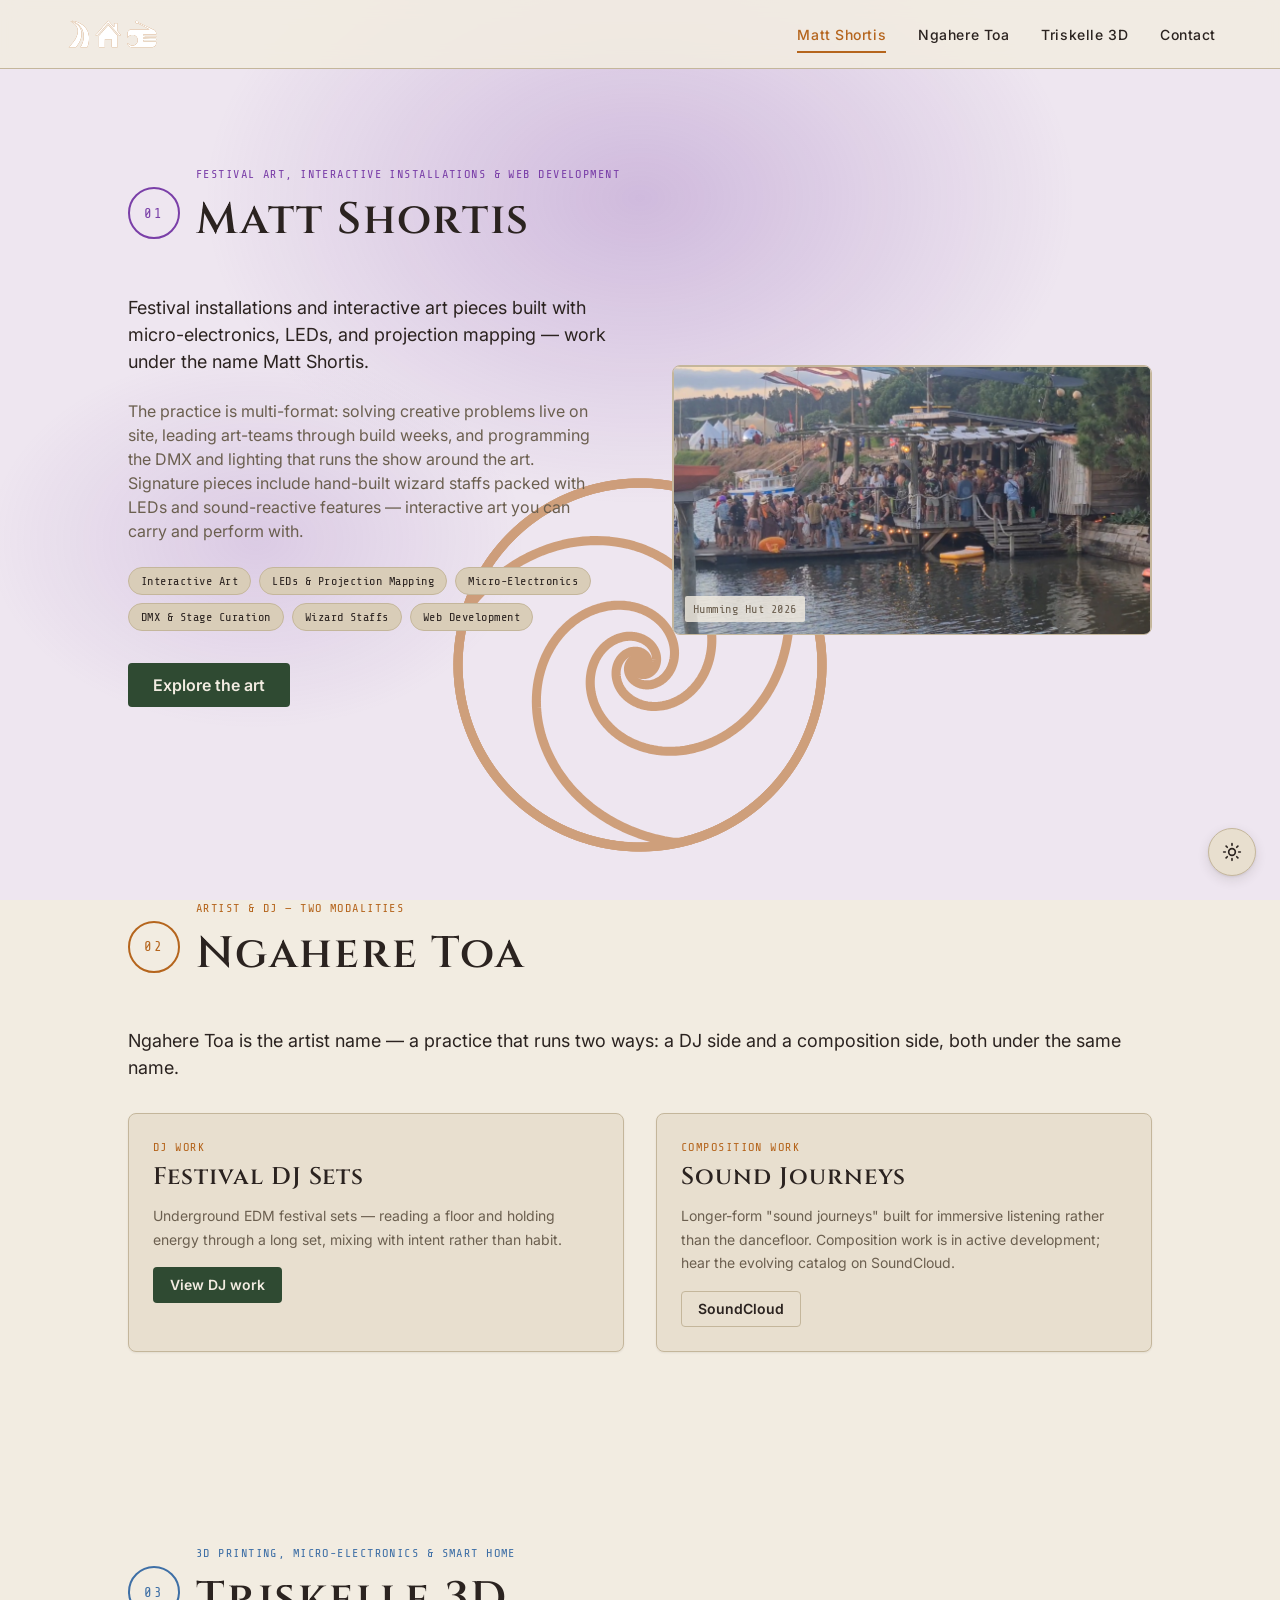
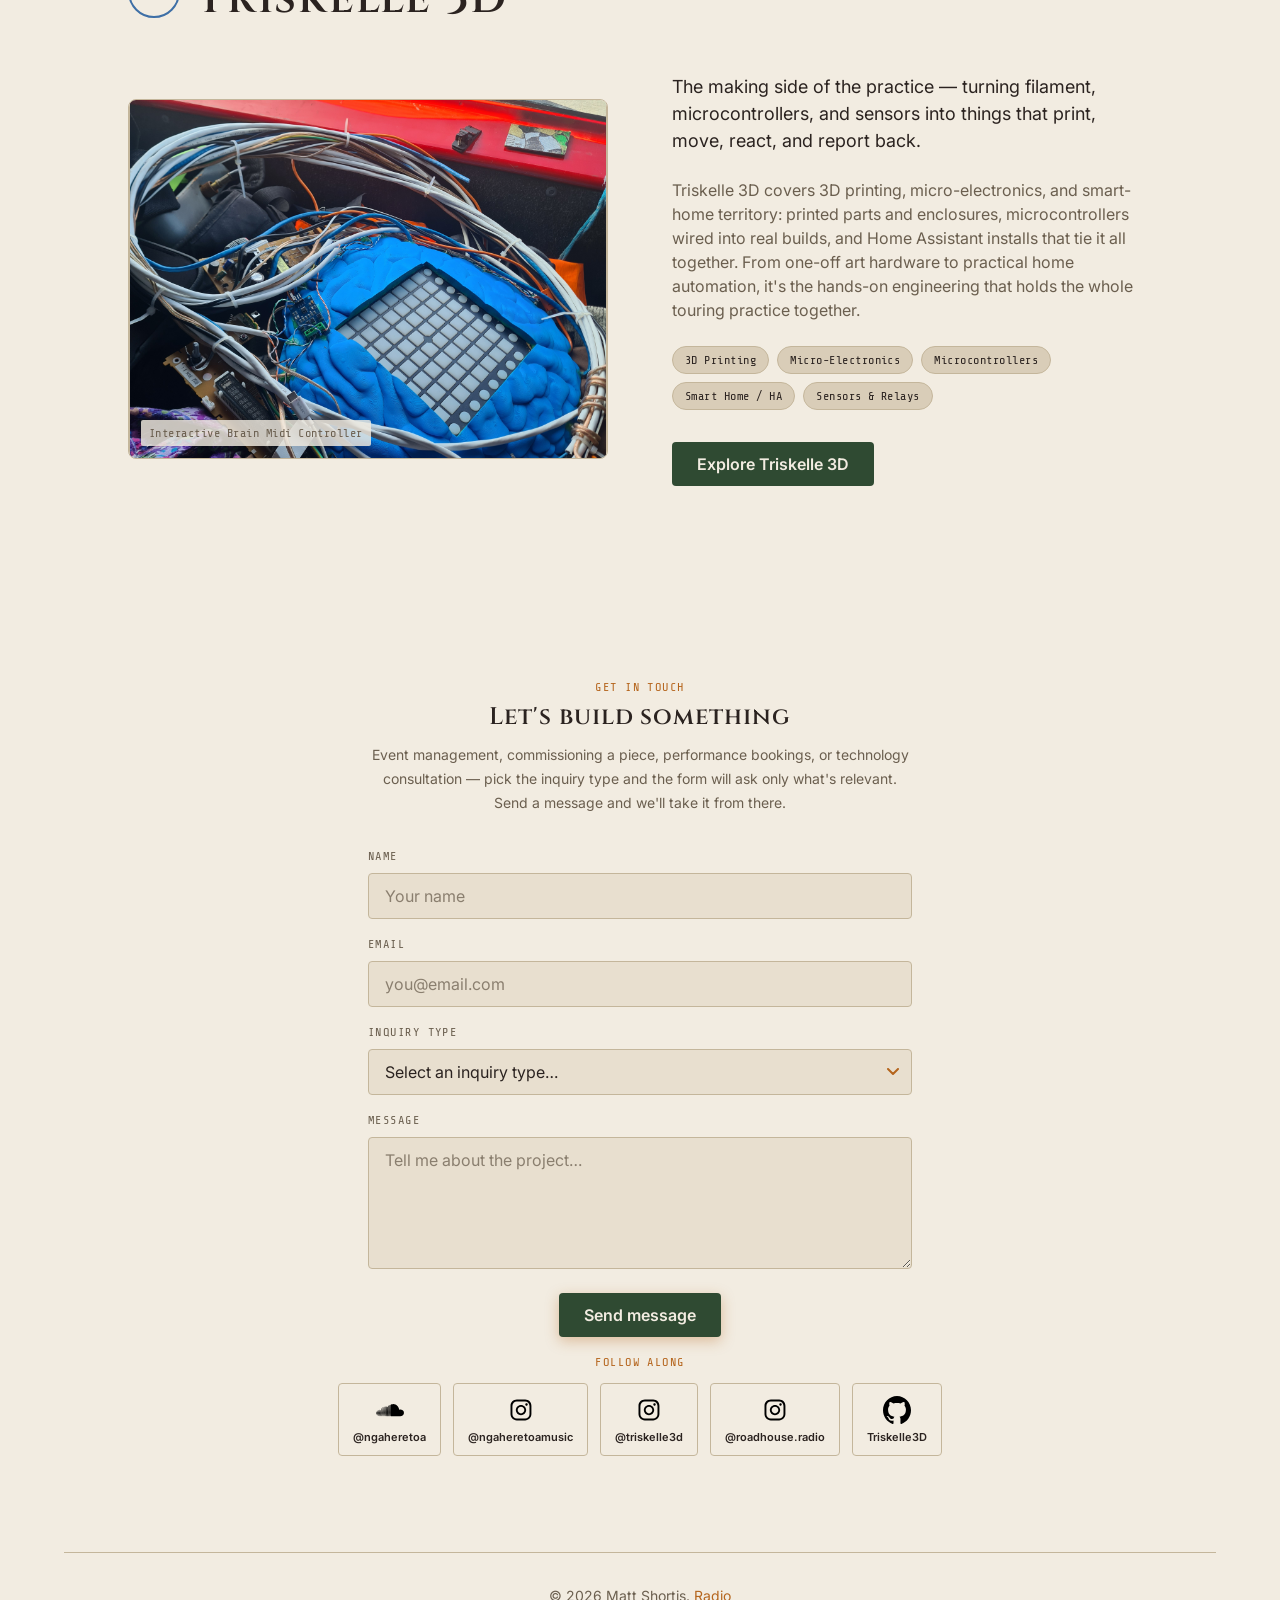
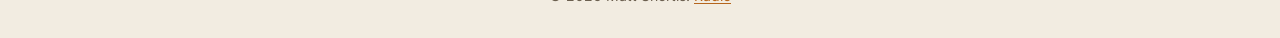
==== index.html @ 679b9d35 "initial commit" ====
<!DOCTYPE html>
<html lang="en">
<head>
<meta charset="UTF-8">
<meta name="viewport" content="width=device-width, initial-scale=1.0">
<title>Roadhouse Radio — Ngahere Toa, Matt Shortis & Triskelle 3D</title>
<meta name="description" content="Landing page for Roadhouse Radio — the artist name Ngahere Toa (DJ & composition), multi-format festival art under Matt Shortis (interactive art, LEDs, wizard staffs, web development), and Triskelle 3D (3D printing, micro-electronics, smart home).">

<link rel="preconnect" href="https://fonts.googleapis.com">
<link rel="preconnect" href="https://fonts.gstatic.com" crossorigin>
<link href="https://fonts.googleapis.com/css2?family=Cinzel:wght@400;500;600;700;900&family=Inter:wght@400;500;600;700&family=Space+Grotesk:wght@400;500;600;700&family=Share+Tech+Mono&display=swap" rel="stylesheet">

<link rel="stylesheet" href="css/tokens.css">
<link rel="stylesheet" href="css/base.css">
<link rel="stylesheet" href="css/components.css">

<!-- EmailJS integration for contact form -->
<script type="text/javascript" src="https://cdn.emailjs.com/dist/email.min.js"></script>
<script type="text/javascript">
   (function(){
      emailjs.init("ySHN_CiKI76p3Zzp-");
   })();
</script>
</head>
<body>

<a href="#main" class="skip-link">Skip to content</a>

<!-- Theme toggle — floating bottom-right -->
<button type="button" id="theme-toggle" class="theme-toggle" aria-label="Toggle color theme" title="Toggle color theme">
  <svg class="theme-toggle__icon theme-toggle__icon--sun" width="20" height="20" viewBox="0 0 24 24" fill="none" stroke="currentColor" stroke-width="2" stroke-linecap="round" stroke-linejoin="round" aria-hidden="true"><circle cx="12" cy="12" r="4"/><path d="M12 2v2M12 20v2M4.93 4.93l1.41 1.41M17.66 17.66l1.41 1.41M2 12h2M20 12h2M6.34 17.66l-1.41 1.41M19.07 4.93l-1.41 1.41"/></svg>
  <svg class="theme-toggle__icon theme-toggle__icon--moon" width="20" height="20" viewBox="0 0 24 24" fill="none" stroke="currentColor" stroke-width="2" stroke-linecap="round" stroke-linejoin="round" aria-hidden="true"><path d="M21 12.79A9 9 0 1 1 11.21 3 7 7 0 0 0 21 12.79z"/></svg>
</button>

<nav class="nav" aria-label="Primary">
  <a href="radio.html" class="nav__brand"><img src="images/roadhouseradio_logo.svg" alt="Roadhouse Radio" style="height:36px;width:auto;display:block;filter:brightness(0) invert(1) drop-shadow(0 0 0 #B5651D);transition:filter .25s ease;" onmouseover="this.style.filter='brightness(0) invert(1) drop-shadow(0 0 3px #B5651D) sepia(1) saturate(5) hue-rotate(-5deg) brightness(1.15)'" onmouseout="this.style.filter='brightness(0) invert(1) drop-shadow(0 0 0 #B5651D)'"></a>

  <ul class="nav__links">
    <li><a href="#multi-format-artist">Matt Shortis</a></li>
    <li><a href="#ngahere-toa">Ngahere Toa</a></li>
    <li><a href="#triskelle3d">Triskelle 3D</a></li>
    <li><a href="#contact">Contact</a></li>
  </ul>

  <button type="button" class="nav__toggle" aria-label="Open menu" aria-expanded="false" aria-controls="mobile-panel">
    <svg width="20" height="20" viewBox="0 0 24 24" fill="none" stroke="currentColor" stroke-width="2" stroke-linecap="round" aria-hidden="true" focusable="false">
      <line x1="3" y1="6" x2="21" y2="6"/><line x1="3" y1="12" x2="21" y2="12"/><line x1="3" y1="18" x2="21" y2="18"/>
    </svg>
  </button>
</nav>

<div class="nav__mobile-panel" id="mobile-panel" data-open="false">
  <div class="nav__mobile-sheet" role="dialog" aria-modal="true" aria-label="Menu">
    <button type="button" class="nav__toggle" id="mobile-close" aria-label="Close menu" style="align-self: flex-end;">
      <svg width="20" height="20" viewBox="0 0 24 24" fill="none" stroke="currentColor" stroke-width="2" stroke-linecap="round" aria-hidden="true" focusable="false">
        <line x1="18" y1="6" x2="6" y2="18"/><line x1="6" y1="6" x2="18" y2="18"/>
      </svg>
    </button>
    <a href="#multi-format-artist">Matt Shortis</a>
    <a href="#ngahere-toa">Ngahere Toa</a>
    <a href="#triskelle3d">Triskelle 3D</a>
    <a href="#contact">Contact</a>
  </div>
</div>

<main id="main">

  <!-- ================================================================ -->
  <!-- PARALLAX + MORPHING MARK STAGE (Phase 3, reworked)                 -->
  <!-- A fixed background: four atmosphere washes (ember / LED / forge /  -->
  <!-- forest) crossfade and the central mark morphs stage rig → circuit  -->
  <!-- traces → triskelle → triskelle as the user scrolls each section    -->
  <!-- into view — the page energy (and its ground colour) shifts with     -->
  <!-- each pillar.                                                          -->
  <!-- ================================================================ -->
  <div class="scroll-stage" aria-hidden="true" data-atmo="ngahere">
    <div class="scroll-stage__layer scroll-stage__layer--back" id="layer-back"></div>
    <div class="scroll-stage__atmo scroll-stage__atmo--ngahere" id="atmo-ngahere"></div>
    <div class="scroll-stage__atmo scroll-stage__atmo--artist" id="atmo-artist"></div>
    <div class="scroll-stage__atmo scroll-stage__atmo--triskelle" id="atmo-triskelle"></div>
    <div class="scroll-stage__atmo scroll-stage__atmo--contact" id="atmo-contact"></div>
  </div>

  <div id="symbol-layer" aria-hidden="true" style="position:fixed;left:0;top:0;width:100%;height:100vh;z-index:0;pointer-events:none;overflow:hidden;">
    <div class="scroll-stage__mark" id="morph-mark" style="position:absolute;left:50%;top:45vh;width:min(520px,95vw);opacity:0.55;transform:translate(-50%,-50%);">
      <!-- Multi-format artist (spiral) — phase: 0–33% scroll -->
      <div id="morph-artist" class="scroll-symbol" data-phase-start="0" data-phase-end="0.25" style="position:absolute;left:0;top:0;width:100%;height:100%;background-color:currentColor;-webkit-mask:url(images/spiral_clean.svg) center/contain no-repeat;mask:url(images/spiral_clean.svg) center/contain no-repeat;opacity:1;transform-origin:center;transform:scaleX(-1) scale(1) rotate(0deg);"></div>
      <!-- Ngahere Toa (celtic triskele) — phase: 33–66% scroll -->
      <div id="morph-ngahere" class="scroll-symbol" data-phase-start="0.02" data-phase-end="0.55" style="position:absolute;left:0;top:0;width:100%;height:100%;background-color:currentColor;-webkit-mask:url(images/celtic_triskele_clean.svg) center/contain no-repeat;mask:url(images/celtic_triskele_clean.svg) center/contain no-repeat;opacity:0;transform-origin:center;transform:scaleX(-1) scale(0) rotate(0deg);"></div>
      <!-- Triskelle 3D (triple spiral) — phase: 66–100% scroll -->
      <div id="morph-triskelle" class="scroll-symbol" data-phase-start="0.40" data-phase-end="0.75" style="position:absolute;left:0;top:0;width:100%;height:100%;background-color:currentColor;-webkit-mask:url(images/Triple-Spiral-clean.svg) center/contain no-repeat;mask:url(images/Triple-Spiral-clean.svg) center/contain no-repeat;opacity:0;transform-origin:center;transform:scale(0) rotate(0deg);"></div>
    </div>
  </div>

  <!-- Page heading for accessibility
  <!-- Page heading for accessibility + the nav's skip target. The visible
     hero block was removed by request; the wordmark lives here only. -->
  <h1 class="sr-only">Roadhouse Radio — Ngahere Toa, Matt Shortis &amp; Triskelle 3D</h1>

  <!-- ================================================================ -->
  <!-- PILLAR 2 — MULTI-FORMAT ARTIST (festival art, wizard staffs in)   -->
  <!-- ================================================================ -->
  <section id="multi-format-artist" class="section pillar container" data-pillar="circuit">
    <div class="pillar__head">
      <span class="pillar__num">01</span>
      <div>
        <span class="pillar__eyebrow">Festival Art, Interactive Installations & Web Development</span>
        <h2 class="pillar__title">Matt Shortis</h2>
      </div>
    </div>
    <div class="pillar__row pillar__row--reverse">
      <div class="pillar__media">
        <div class="media-placeholder" style="aspect-ratio: 16 / 9;">
          <img src="images/humming-hutt.jpg" alt="Matt Shortis — Festival Art & Interactive Installations" class="lightbox-image" data-full="images/humming-hutt.jpg" style="width:100%;object-fit:cover;border-radius:var(--radius-md);display:block;cursor:zoom-in;" loading="eager">
          <span class="media-placeholder__label">Humming Hut 2026</span>
        </div>
      </div>
      <div class="pillar__content">
        <p class="pillar__lede">Festival installations and interactive art pieces built with micro-electronics, LEDs, and projection mapping — work under the name Matt Shortis.</p>
        <p class="pillar__body">The practice is multi-format: solving creative problems live on site, leading art-teams through build weeks, and programming the DMX and lighting that runs the show around the art. Signature pieces include hand-built wizard staffs packed with LEDs and sound-reactive features — interactive art you can carry and perform with.</p>
        <ul class="pillar__skills">
          <li>Interactive Art</li>
          <li>LEDs & Projection Mapping</li>
          <li>Micro-Electronics</li>
          <li>DMX & Stage Curation</li>
          <li>Wizard Staffs</li>
          <li>Web Development</li>
        </ul>
        <div class="pillar__cta">
          <a href="ngahere-toa-art.html" class="btn btn-secondary">Explore the art</a>
        </div>
      </div>
    </div>
  </section>

  <!-- ================================================================ -->
  <!-- PILLAR 1 — NGAHERE TOA (artist name — DJ + composition)           -->
  <!-- ================================================================ -->
  <section id="ngahere-toa" class="section pillar container" data-pillar="stage">
    <div class="pillar__head">
      <span class="pillar__num">02</span>
      <div>
        <span class="pillar__eyebrow">Artist & DJ — Two Modalities</span>
        <h2 class="pillar__title">Ngahere Toa</h2>
      </div>
    </div>
    <p class="pillar__lede">Ngahere Toa is the artist name — a practice that runs two ways: a DJ side and a composition side, both under the same name.</p>
    <div class="modalities">

      <div class="modality">
        <span class="modality__eyebrow">DJ work</span>
        <h3 class="modality__title">Festival DJ Sets</h3>
        <p class="modality__body">Underground EDM festival sets — reading a floor and holding energy through a long set, mixing with intent rather than habit.</p>
        <div class="modality__links">
          <a href="ngahere-toa-dj.html" class="btn btn-secondary btn-sm">View DJ work</a>
        </div>
      </div>

      <div class="modality">
        <span class="modality__eyebrow">Composition work</span>
        <h3 class="modality__title">Sound Journeys</h3>
        <p class="modality__body">Longer-form "sound journeys" built for immersive listening rather than the dancefloor. Composition work is in active development; hear the evolving catalog on SoundCloud.</p>
        <div class="modality__links">
          <a href="https://soundcloud.com/ngaheretoa" class="btn btn-outline btn-sm" target="_blank" rel="noopener">SoundCloud</a>
        </div>
      </div>

    </div>
  </section>

  <!-- ================================================================ -->
  <!-- PILLAR 3 — TRISKELLE 3D                                           -->
  <!-- ================================================================ -->
  <section id="triskelle3d" class="section pillar container" data-pillar="triskelle">
    <div class="pillar__head">
      <span class="pillar__num">03</span>
      <div>
        <span class="pillar__eyebrow">3D Printing, Micro-Electronics & Smart Home</span>
        <h2 class="pillar__title">Triskelle 3D</h2>
      </div>
    </div>
    <div class="pillar__row">
      <div class="pillar__media">
        <div class="media-placeholder">
          <img src="images/brain-button-pad.jpg" alt="3D print & build" class="lightbox-image media-placeholder__image" data-full="images/brain-button-pad.jpg" style="width:100%;aspect-ratio:64/64;object-fit:cover;border-radius:var(--radius-md);display:block;cursor:zoom-in;">
          <span class="media-placeholder__label">Interactive Brain Midi Controller</span>
        </div>
      </div>
      <div class="pillar__content">
        <p class="pillar__lede">The making side of the practice — turning filament, microcontrollers, and sensors into things that print, move, react, and report back.</p>
        <p class="pillar__body">Triskelle 3D covers 3D printing, micro-electronics, and smart-home territory: printed parts and enclosures, microcontrollers wired into real builds, and Home Assistant installs that tie it all together. From one-off art hardware to practical home automation, it's the hands-on engineering that holds the whole touring practice together.</p>
        <ul class="pillar__skills">
          <li>3D Printing</li>
          <li>Micro-Electronics</li>
          <li>Microcontrollers</li>
          <li>Smart Home / HA</li>
          <li>Sensors & Relays</li>
        </ul>
        <div class="pillar__cta">
          <a href="triskelle3d.html" class="btn btn-secondary">Explore Triskelle 3D</a>
        </div>
      </div>
    </div>
  </section>

  <!-- ================================================================ -->
  <!-- CONTACT — email form (Phase 4). mailto: submission opens the      -->
  <!-- user's mail client with the message composed. Swap for a backend  -->
  <!-- endpoint later if preferred.                                      -->
  <!-- ================================================================ -->
  <section id="contact" class="section container" style="position: relative; z-index: 1; padding-block: var(--section-padding-y) var(--space-2);">
    <div class="contact-stub">
      <span class="card__eyebrow">Get in touch</span>
      <h2 class="card__title" style="margin-bottom: var(--space-3);">Let's build something</h2>
      <p class="card__body">Event management, commissioning a piece, performance bookings, or technology consultation — pick the inquiry type and the form will ask only what's relevant. Send a message and we'll take it from there.</p>

      <form class="contact-form" id="contact-form">
        <div class="contact-form__row">
          <label for="cf-name">Name</label>
          <input id="cf-name" name="name" type="text" required autocomplete="name" placeholder="Your name">
        </div>
        <div class="contact-form__row">
          <label for="cf-email">Email</label>
          <input id="cf-email" name="email" type="email" required autocomplete="email" placeholder="you@email.com">
        </div>
        <div class="contact-form__row">
          <label for="cf-inquiry">Inquiry type</label>
          <select id="cf-inquiry" name="inquiry" required>
            <option value="">Select an inquiry type…</option>
            <option value="event-management">Event management</option>
            <option value="commission">Commission a piece</option>
            <option value="performance">Performance booking</option>
            <option value="tech">Technology consultation</option>
            <option value="other">Other</option>
          </select>
        </div>

        <!-- ============ TYPE-SPECIFIC FIELDS (progressive disclosure) ============ -->
        <!-- Event management -->
        <div class="contact-form__group" data-group="event-management" hidden>
          <p class="contact-form__group-head">Event management</p>
          <div class="contact-form__row">
            <label for="cf-event-name">Event name</label>
            <input id="cf-event-name" name="event_name" type="text" placeholder="e.g. Twilight Gathering">
          </div>
          <div class="contact-form__row">
            <label for="cf-event-dates">Event dates</label>
            <input id="cf-event-dates" name="event_dates" type="text" placeholder="e.g. 12–14 Mar 2027">
          </div>
          <div class="contact-form__row">
            <label for="cf-event-scale">Scale / audience</label>
            <input id="cf-event-scale" name="event_scale" type="text" placeholder="e.g. 500–1000 attendees">
          </div>
          <div class="contact-form__row">
            <label for="cf-event-services">Services needed</label>
            <textarea id="cf-event-services" name="event_services" rows="3" placeholder="Production, art curation, DMX, staffing…"></textarea>
          </div>
        </div>

        <!-- Commission a piece -->
        <div class="contact-form__group" data-group="commission" hidden>
          <p class="contact-form__group-head">Commission a piece</p>
          <div class="contact-form__row">
            <label for="cf-piece-type">Piece type</label>
            <input id="cf-piece-type" name="piece_type" type="text" placeholder="e.g. LED wizard staff, light installation">
          </div>
          <div class="contact-form__row">
            <label for="cf-piece-timeline">Timeline</label>
            <input id="cf-piece-timeline" name="piece_timeline" type="text" placeholder="e.g. needed by June">
          </div>
          <div class="contact-form__row">
            <label for="cf-piece-location">Location</label>
            <input id="cf-piece-location" name="piece_location" type="text" placeholder="Where will the piece live / be installed?">
          </div>
        </div>

        <!-- Performance booking -->
        <div class="contact-form__group" data-group="performance" hidden>
          <p class="contact-form__group-head">Performance booking</p>
          <div class="contact-form__row">
            <label for="cf-perf-venue">Venue / event</label>
            <input id="cf-perf-venue" name="perf_venue" type="text" placeholder="Venue or festival name">
          </div>
          <div class="contact-form__row">
            <label for="cf-perf-date">Date</label>
            <input id="cf-perf-date" name="perf_date" type="text" placeholder="e.g. 3 Aug 2027">
          </div>
          <div class="contact-form__row">
            <label for="cf-perf-length">Set length</label>
            <input id="cf-perf-length" name="perf_length" type="text" placeholder="e.g. 90 min">
          </div>
        </div>

        <!-- Technology consultation -->
        <div class="contact-form__group" data-group="tech" hidden>
          <p class="contact-form__group-head">Technology consultation</p>
          <div class="contact-form__row">
            <label for="cf-tech-type">Project type</label>
            <select id="cf-tech-type" name="tech_type">
              <option value="3D print">3D print</option>
              <option value="Home Assistant">Home Assistant</option>
              <option value="IoT build">IoT build</option>
              <option value="RF-LoRa">RF-LoRa</option>
              <option value="Web development">Web development</option>
              <option value="Other">Other</option>
            </select>
          </div>
          <div class="contact-form__row">
            <label for="cf-tech-timeline">Timeline</label>
            <input id="cf-tech-timeline" name="tech_timeline" type="text" placeholder="e.g. this month / flexible">
          </div>
        </div>

        <!-- Other -->
        <div class="contact-form__group" data-group="other" hidden>
          <p class="contact-form__group-head">Other</p>
          <div class="contact-form__row">
            <label for="cf-other-topic">What's it about?</label>
            <input id="cf-other-topic" name="other_topic" type="text" placeholder="Short subject">
          </div>
        </div>
        <!-- ============ END TYPE-SPECIFIC FIELDS ============ -->

        <div class="contact-form__row">
          <label for="cf-message">Message</label>
          <textarea id="cf-message" name="message" rows="5" required placeholder="Tell me about the project…"></textarea>
        </div>
        <div class="btn-row" style="justify-content:center; margin-top: var(--space-2);">
              <button type="submit" class="btn btn-secondary" style="box-shadow: 0 4px 14px rgba(181,101,29,.35); transition: box-shadow .2s ease, transform .15s ease;">Send message</button>
        </div>
      </form>
      <!-- TODO (Phase 5): swap the mailto: action for a real backend/form handler endpoint if preferred -->
    </div>
  </section>

  <!-- ================================================================ -->
  <!-- SOCIAL / FOLLOW                                                   -->
  <!-- ================================================================ -->
  <section class="section container" style="text-align:center;position:relative;z-index:2;padding-block: var(--space-2) var(--section-padding-y);">
    <span class="pillar__eyebrow" style="justify-content:center;">Follow along</span>
    <div class="btn-row" style="justify-content:center; margin-top: var(--space-2);">
      <a href="https://soundcloud.com/ngaheretoa" class="btn btn-outline" target="_blank" rel="noopener" style="flex-direction:column;display:inline-flex;align-items:center;gap:6px;padding:12px 14px;"><img src="images/soundcloud.svg" alt="Soundcloud" style="height:28px;width:28px;display:block;" title="Soundcloud"><span style="font-size:11px;font-family:var(--font-body);margin-top:2px;">@ngaheretoa</span></a>
      <a href="https://www.instagram.com/ngaheretoamusic" class="btn btn-outline" target="_blank" rel="noopener" title="Ngahere Toa — DJ & composition" style="flex-direction:column;display:inline-flex;align-items:center;gap:6px;padding:12px 14px;"><img src="images/insta.svg" alt="Insta" style="height:28px;width:28px;display:block;" title="Insta"><span style="font-size:11px;font-family:var(--font-body);margin-top:2px;">@ngaheretoamusic</span></a>
      <a href="https://www.instagram.com/triskelle3d" class="btn btn-outline" target="_blank" rel="noopener" title="Triskelle 3D — builds & prints" style="flex-direction:column;display:inline-flex;align-items:center;gap:6px;padding:12px 14px;"><img src="images/insta.svg" alt="Insta" style="height:28px;width:28px;display:block;" title="Insta"><span style="font-size:11px;font-family:var(--font-body);margin-top:2px;">@triskelle3d</span></a>
      <a href="https://www.instagram.com/roadhouse.radio" class="btn btn-outline" target="_blank" rel="noopener" style="flex-direction:column;display:inline-flex;align-items:center;gap:6px;padding:12px 14px;"><img src="images/insta.svg" alt="Insta" style="height:28px;width:28px;display:block;" title="Insta"><span style="font-size:11px;font-family:var(--font-body);margin-top:2px;">@roadhouse.radio</span></a>
      <a href="https://github.com/Triskelle3D" class="btn btn-outline" target="_blank" rel="noopener" title="Triskelle 3D — open builds & code" style="flex-direction:column;display:inline-flex;align-items:center;gap:6px;padding:12px 14px;"><img src="images/github.svg" alt="Github" style="height:28px;width:28px;display:block;" title="Github"><span style="font-size:11px;font-family:var(--font-body);margin-top:2px;">Triskelle3D</span></a>
    </div>
  </section>

</main>

<footer class="site-footer container" style="position:relative;z-index:10;text-align:center;">
  <p>&copy; 2026 Matt Shortis. <a href="radio.html">Radio</a> </p>
</footer>

<script>
  (function() {
    // Theme toggle — persist across all site pages via localStorage 'roadhouse.theme'
    const btn = document.getElementById('theme-toggle');
    if (btn) {
      const root = document.documentElement; const key = 'roadhouse.theme';
      function get() { try { return localStorage.getItem(key) || 'system'; } catch { return 'system'; } }
      function set(m) { try { localStorage.setItem(key, m); } catch {} }
      function apply(mode) { mode === 'light' || mode === 'dark' ? root.setAttribute('data-theme', mode) : root.removeAttribute('data-theme'); }
      function cur() { return root.getAttribute('data-theme') || (window.matchMedia('(prefers-color-scheme: dark)').matches ? 'dark' : 'light'); }
      btn.addEventListener('click', () => { const n = cur()==='dark' ? 'light' : 'dark'; apply(n); set(n); });
      const init = get(); if (init==='light'||init==='dark') apply(init);
    }
  })();

  // Full scroll/parallax/morphing system (from reference)
  document.addEventListener('DOMContentLoaded', function() {
// =====================================================================
  // Mobile nav: open/close, Escape to close, focus management, close on
  // link click. (Same as Phase 1 behavior.)
  // =====================================================================
  const toggle = document.querySelector('.nav__toggle[aria-controls="mobile-panel"]');
  const panel = document.getElementById('mobile-panel');
  const closeBtn = document.getElementById('mobile-close');
  const panelLinks = panel.querySelectorAll('a');

  function openPanel() {
    panel.setAttribute('data-open', 'true');
    toggle.setAttribute('aria-expanded', 'true');
    const firstLink = panel.querySelector('a');
    if (firstLink) firstLink.focus();
    document.addEventListener('keydown', onKeydown);
  }
  function closePanel() {
    panel.setAttribute('data-open', 'false');
    toggle.setAttribute('aria-expanded', 'false');
    toggle.focus();
    document.removeEventListener('keydown', onKeydown);
  }
  function onKeydown(e) { if (e.key === 'Escape') closePanel(); }

  toggle.addEventListener('click', openPanel);
  closeBtn.addEventListener('click', closePanel);
  panel.addEventListener('click', (e) => { if (e.target === panel) closePanel(); });
  panelLinks.forEach(link => link.addEventListener('click', closePanel));

  // =====================================================================
  // Scroll-spy: mark the nav link for the pillar currently in view with
  // aria-current, matching the underline/accent state in components.css.
  // =====================================================================
  const sections = ['ngahere-toa', 'multi-format-artist', 'triskelle3d', 'contact']
    .map(id => document.getElementById(id))
    .filter(Boolean);
  const deskLinks = document.querySelectorAll('.nav__links a');

  if ('IntersectionObserver' in window && sections.length) {
    const observer = new IntersectionObserver((entries) => {
      entries.forEach(entry => {
        if (entry.isIntersecting) {
          const id = entry.target.id;
          deskLinks.forEach(link => {
            const match = link.getAttribute('href') === `#${id}`;
            if (match) link.setAttribute('aria-current', 'page');
            else link.removeAttribute('aria-current');
          });
        }
      });
    }, { rootMargin: '-45% 0px -50% 0px', threshold: 0 });
    sections.forEach(section => observer.observe(section));
  }

  // =====================================================================
  // PARALLAX + MORPHING MARK (Phase 3, reworked)
  // Scroll-linked: move the depth layer at a slow speed, crossfade the
  // three atmosphere washes, and morph the central mark between stage rig
  // → circuit traces → triskelle as each pillar section crosses the
  // viewport center. The mark tint + atmosphere recolor together shift
  // the page's energy per pillar.
  // Reduced-motion: layers are static, washes crossfade (handled in CSS).
  // =====================================================================
  const reduceMotion = window.matchMedia('(prefers-reduced-motion: reduce)').matches;
  const layerBack = document.getElementById('layer-back');
  const stage = document.querySelector('.scroll-stage');

  // Atmosphere washes — one per section (ember / LED / forge / forest)
  const atmos = {
   ngahere: document.getElementById('atmo-ngahere'),
   artist: document.getElementById('atmo-artist'),
   triskelle: document.getElementById('atmo-triskelle'),
   contact: document.getElementById('atmo-contact')
  };

  // Three morph targets — each an SVG path set with identical structure
  // (same number/order of nodes) so the browser can interpolate d values.

  const docH = () => document.body.scrollHeight - window.innerHeight;

  // Each section maps to its own atmosphere + mark morph. Detection is
  // section-based (the section crossing the viewport's mid-line) rather than
  // scroll-ratio, so any section length works and the contact section gets
  // its own ground colour + wash.
  const pillars = [
     { atmo: 'artist',    morph: 'circuit',  id: 'multi-format-artist' },
     { atmo: 'ngahere',   morph: 'stage',    id: 'ngahere-toa' },
     { atmo: 'triskelle', morph: 'triskelle', id: 'triskelle3d' },
     { atmo: 'contact',   morph: 'triskelle', id: 'contact' }
    ];
  const pillarEls = pillars
   .map(p => ({ ...p, el: document.getElementById(p.id) }))
   .filter(p => p.el);

  function currentPillarKey() {
  if (!pillarEls.length) return 'ngahere';
  const mid = window.scrollY + window.innerHeight * 0.5;
  let current = pillarEls[0];
  for (const p of pillarEls) {
    const top = p.el.getBoundingClientRect().top + window.scrollY;
    if (top <= mid) current = p; // last section whose top has passed the mid-line
   }
  return current.atmo;
   }

  // =====================================================================
  // SCROLL-DRIVEN SYMBOL ANIMATION
  // Each symbol is visible across a phase window. Inside the window it
  // grows from 0 -> 1 (during the first half) then shrinks 1 -> 0 (during
  // the second half). Windows overlap by half a phase so the "handoff"
  // between consecutive symbols is continuous: as one shrinks out, the
  // next is already growing in. The first symbol starts fully visible at
  // scrollY=0 (no grow-in for the entry symbol).
  //
  // Phases (sequential, with 50% overlap):
  //   artist:     0    -> 0.33
  //   ngahere:    0.165 -> 0.66
  //   triskelle:  0.495 -> 1
  // =====================================================================
  const symbols = Array.from(document.querySelectorAll('.scroll-symbol'));

  function getScrollProgress() {
    const max = document.body.scrollHeight - window.innerHeight;
    if (max <= 0) return 0;
    return Math.min(1, Math.max(0, window.scrollY / max));
  }

  function easeInOut(t) {
    return t * t * (3 - 2 * t);
  }

  function applySymbolAnimation() {
    const p = getScrollProgress();
    symbols.forEach(el => {
      const start = parseFloat(el.dataset.phaseStart);
      const end   = parseFloat(el.dataset.phaseEnd);
      const raw = (p - start) / (end - start);
      const isEntry = el.id === 'morph-artist';

      // Outside phase — fully hidden at the "nothing" state
      if (raw <= 0) {
        // Before this symbol's phase. The entry symbol (artist) is
        // visible at the very top of the page (raw ≈ 0). Show it big
        // whenever we're near the top so it doesn't disappear when the
        // user scrolls back to scrollY=0.
        if (isEntry && p < 0.02) {
          el.style.opacity = '1';
          el.style.transform = 'scaleX(-1) scale(1) rotate(0deg)';
        } else {
          el.style.opacity = '0';
          el.style.transform = (el.id === 'morph-artist' || el.id === 'morph-ngahere')
            ? 'scaleX(-1) scale(0) rotate(0deg)'
            : 'scale(0) rotate(0deg)';
        }
        return;
      }
      if (raw >= 1) {
        // Past this symbol's phase — fully gone
        el.style.opacity = '0';
        el.style.transform = (el.id === 'morph-artist' || el.id === 'morph-ngahere')
          ? 'scaleX(-1) scale(0) rotate(0deg)'
          : 'scale(0) rotate(0deg)';
        return;
      }

      // Inside phase: symbol has a grow-in half (first 50%) then a dissolve
      // half (second 50%). At scrollY=0, the entry symbol is already fully
      // grown (raw=0, scale=1). Later symbols grow in over their first half,
      // then dissolve over their second half.
      const e = easeInOut(raw);        // eased 0..1 through full phase

      // For entry: starts at 1 and only shrinks. For others: 0 -> 1 -> 0.
      let scale, op, rotFactor;
      if (isEntry) {
        // Dissolve only: 1 -> 0 across the phase
        scale = 1 - e;
        op = 1 - e;
        rotFactor = e; // rotation builds as it dissolves
      } else {
        // Hold at apex (scale 1, op 1) over middle 30% of phase,
        // grow over first 35%, dissolve over last 35%.
        const growEnd = 0.35, holdEnd = 0.65;
        if (e < growEnd) {
          const t = e / growEnd;      // 0..1 over grow
          scale = t;                    // 0 -> 1
          op = t;
        } else if (e < holdEnd) {
          scale = 1;                    // hold at apex
          op = 1;
        } else {
          const t = (e - holdEnd) / (1 - holdEnd); // 0..1 over dissolve
          scale = 1 - t;                // 1 -> 0
          op = 1 - t;
        }
        rotFactor = e;
      }

      el.style.opacity = String(op);

      // Rotation: one full turn across the phase (0 -> 360). Mirror baseline
      // (artist + ngahere need scaleX(-1)); negate rot for the mirrored pair
      // so all three symbols spin the same visual direction.
      const rot = 360 * rotFactor;
      const baselineMirror = el.id === 'morph-artist' || el.id === 'morph-ngahere';
      const visualRot = baselineMirror ? -rot : rot;
      el.style.transform = baselineMirror
        ? `scaleX(-1) scale(${scale}) rotate(${visualRot}deg)`
        : `scale(${scale}) rotate(${rot}deg)`;
    });
  }

  function onScroll() {
    const y = window.scrollY;

    // Parallax: back layer moves slow (0.35x)
    if (layerBack) layerBack.style.transform = `translateY(${y * -0.35}px)`;

    // Subtle drift of the mark wrapper for depth
    const mark = document.getElementById('morph-mark');
    if (mark) mark.style.transform = `translateX(-50%) translateY(${y * -0.08}px)`;

    // Drive the symbol animation directly from scroll position
    applySymbolAnimation();

    // Atmosphere washes still track the current pillar (ground colour
    // shifts by section — independent of the symbol animation)
    const atmoKey = currentPillarKey();
    Object.keys(atmos).forEach(name => {
      if (atmos[name]) atmos[name].style.opacity = (name === atmoKey) ? '1' : '0';
    });
    if (stage) stage.setAttribute('data-atmo', atmoKey);
  }

  if (!reduceMotion) {
    window.addEventListener('scroll', onScroll, { passive: true });
    onScroll();
  } else {
    // Reduced motion: snap to the symbol whose phase window contains the
    // current scroll position (no continuous animation, but still shows
    // the right symbol for the section). No parallax either.
    if (layerBack) layerBack.style.transform = 'none';
    function applyReducedMotion() {
      const p = getScrollProgress();
      symbols.forEach(el => {
        const start = parseFloat(el.dataset.phaseStart);
        const end   = parseFloat(el.dataset.phaseEnd);
        const inside = p >= start && p <= end;
        el.style.opacity = inside ? '1' : '0';
        el.style.transform = '';
      });
    }
    applyReducedMotion();
    window.addEventListener('scroll', applyReducedMotion, { passive: true });
    // Atmosphere still tracks the section
    const atmoKey = currentPillarKey();
    Object.keys(atmos).forEach(name => {
      if (atmos[name]) atmos[name].style.opacity = (name === atmoKey) ? '1' : '0';
    });
    if (stage) stage.setAttribute('data-atmo', atmoKey);
  }

  // Keep the stage sized to the document so fixed layers cover the page
  function sizeStage() {
    const stage = document.querySelector('.scroll-stage');
    if (stage) stage.style.height = '100vh';
  }
  sizeStage();
  window.addEventListener('resize', sizeStage);

  // =====================================================================
  // Contact form — progressive disclosure by inquiry type.
  // Choosing a type reveals only the fields relevant to that request and
  // hides the rest. All groups live in the markup; we toggle `hidden`.
  // =====================================================================
  const inquirySelect = document.getElementById('cf-inquiry');
  const groups = Array.from(document.querySelectorAll('.contact-form__group'));

  function showGroup(value) {
    groups.forEach(group => {
      const matches = group.dataset.group === value;
      group.hidden = !matches;
      // Keep the group's fields out of the tab order while hidden
      if (!matches) {
        group.querySelectorAll('input, select, textarea').forEach(el => el.setAttribute('tabindex', '-1'));
      } else {
        group.querySelectorAll('input, select, textarea').forEach(el => el.removeAttribute('tabindex'));
      }
    });
  }

    inquirySelect.addEventListener('change', () => showGroup(inquirySelect.value));
   // Initialize: show nothing until a type is chosen
  showGroup('');

   // =====================================================================
      // Contact form — turn a field red only AFTER the user has tried to use
      // it (focused + blurred, or after a submit attempt). Untouched required
      // fields stay neutral so the form doesn't look "wrong" on load.
      // =====================================================================
     const form = document.getElementById('contact-form');

     if (form) {
       // Mark a field "touched" when the user interacts with it, then blurs.
       form.querySelectorAll('input, select, textarea').forEach(el => {
         el.addEventListener('blur', () => el.classList.add('is-touched'), { once: true });
         // Selects also count as touched as soon as one is chosen
         if (el.tagName === 'SELECT') {
           el.addEventListener('input', () => el.classList.add('is-touched'), { once: true });
         }
       });

       // On submit, mark every visible field touched so the red cue can show.
       form.addEventListener('submit', () => {
         form.querySelectorAll('input, select, textarea').forEach(el => {
           if (!el.closest('[hidden]')) el.classList.add('is-touched');
         });
       });

       // EmailJS contact form submission handler
      document.getElementById('contact-form').addEventListener('submit', function(e) {
        e.preventDefault();
        emailjs.sendForm('service_3m0xcbj', 'template_yttsd2a', this)
          .then(function() {
            alert('Message sent! We\'ll get back to you soon.');
            this.reset();
            document.querySelectorAll('.contact-form__group').forEach(function(group) {
              group.setAttribute('hidden', '');
            });
          }, function(error) {
            alert('Failed to send. Try again or email us directly at roadhouseradio@proton.me.');
            console.error('EmailJS error:', error);
          });
      });
    }
  });
</script>


  <script>
  // Lightbox — click any .lightbox-image to open full-screen, × to close
  (function(){
    const lightbox = document.createElement('div');
    lightbox.className = 'lightbox-overlay';
    lightbox.innerHTML = '<img id="lightbox-img" alt="Enlarged view" /><button class="lightbox-close" id="lightbox-close" aria-label="Close image">×</button>';
    document.body.appendChild(lightbox);
    const lbImg = lightbox.querySelector('#lightbox-img'), lbClose = lightbox.querySelector('#lightbox-close');
    function openLightbox(src, alt){ lbImg.src = src; lbImg.alt = alt; lightbox.classList.add('active'); }
    function closeLightbox(){ lightbox.classList.remove('active'); lbImg.src = ''; }
    lightbox.addEventListener('click', e => { if(e.target === lightbox || e.target === lbClose) closeLightbox(); });
    document.querySelectorAll('.lightbox-image').forEach(img => img.addEventListener('click', () => openLightbox(img.getAttribute('data-full') || img.src, img.alt)));
    document.addEventListener('keydown', e => { if(e.key === 'Escape' && lightbox.classList.contains('active')) closeLightbox(); });
  })();
  </script>
</body>
</html>
---- css/tokens.css ----
/* =========================================================================
   ROADHOUSE RADIO & PORTFOLIO — DESIGN TOKENS
   Phase 0: Design System Foundation

   Two palettes, auto-switched by OS `prefers-color-scheme`.
   Light  = "Weathered Parchment"
   Dark   = "Forge & Charcoal"

   All tokens are semantic (role-based), never referenced by raw hex
   in component CSS — see css/components.css.
   ========================================================================= */

:root {
  /* ---------------------------------------------------------------------
     COLOR — Light Mode: "Weathered Parchment" (default / fallback)
     --------------------------------------------------------------------- */
  --color-background: #F2ECE1;
  --color-foreground: #2B2320;

  --color-card: #E8DFCF;
  --color-card-foreground: #2B2320;

  --color-primary: #1F3A52; /* deep blue */
  --color-primary-foreground: #F2ECE1;
  --color-primary-hover: #274864;
  --color-primary-active: #182D40;

  --color-secondary: #2F4A32; /* forest green */
  --color-secondary-foreground: #F2ECE1;
  --color-secondary-hover: #38593C;
  --color-secondary-active: #233725;

  --color-accent: #B5651D;
  --color-accent-hover: #C77426;
  --color-accent-active: #9C5518;

  --color-muted: #D9CDB8;
  --color-muted-foreground: #6B5F4F;

  --color-border: #C4B69B;
  --color-input-border: #C4B69B;

  --color-destructive: #A3312A;
  --color-destructive-foreground: #F2ECE1;

  --color-ring: #B5651D; /* focus ring = accent, visible on both surfaces */

  /* ---------------------------------------------------------------------
     PER-PILLAR ATMOSPHERE (Phase 3 rework) — each pillar has its own
     "energy": a distinct background glow + mark tint + pillar accent.
     These are decorative background washes behind content (content sits
     above at z-index 1), so text contrast is unaffected. Each pillar's
     section already carries distinct content/icons/titles, so color is a
     redundant cue, never the only differentiator.
     --------------------------------------------------------------------- */
  --atmos-ngahere: #B5651D;    /* ember / stage copper */
  --atmos-artist: #7A3FA8;     /* LED / projection violet */
  --atmos-triskelle: #3E6FA6;  /* forge / steel blue — clearly not black */
  --atmos-contact: #2F5A3B;    /* forest / pine — the "let's build" ground */

  /* PER-PILLAR GROUND — the page background colour for each section. Four
    distinct, same-lightness grounds so the whole page transitions mood
    (ember → LED-violet → steel-blue → forest) while staying smooth. */
  --ground-1: #F3E7D6;  /* ngahere — warm ember parchment */
  --ground-2: #EEE6F0;  /* artist  — cool violet parchment */
  --ground-3: #E4E9EC;  /* triskelle — steel-blue parchment (not black) */
  --ground-4: #E7EAE0;  /* contact   — forest/pine parchment */

  /* Overlay / scrim for modals, mobile nav */
  --color-scrim: rgba(43, 35, 32, 0.55);

  /* Elevation shadows tuned warm (not pure black) so they sit inside the
     parchment/forge world instead of reading as generic UI shadow */
  --shadow-color: 30 20% 15%;
  --shadow-sm: 0 1px 2px hsl(var(--shadow-color) / 0.08);
  --shadow-md: 0 4px 12px hsl(var(--shadow-color) / 0.12), 0 1px 3px hsl(var(--shadow-color) / 0.08);
  --shadow-lg: 0 12px 32px hsl(var(--shadow-color) / 0.16), 0 2px 6px hsl(var(--shadow-color) / 0.10);
  --shadow-glow-accent: 0 0 0 1px hsl(28 68% 43% / 0.35), 0 0 16px hsl(28 68% 43% / 0.25);

  /* ---------------------------------------------------------------------
     TYPOGRAPHY
     --------------------------------------------------------------------- */
  --font-display: 'Cinzel', 'Times New Roman', serif;       /* main site headings */
  --font-wordmark: var(--font-display);   /* Cinzel, weight 900 — hero/logo only */
  --weight-wordmark: 900;
  --font-body: 'Inter', -apple-system, BlinkMacSystemFont, 'Segoe UI', sans-serif;
  --font-hud: 'Space Grotesk', var(--font-body);             /* radio page headings */
  --font-mono: 'Share Tech Mono', 'SFMono-Regular', Consolas, monospace; /* telemetry/data */

  /* Fluid type scale — base 16px, ~1.25 ratio, clamped for mobile-first */
  --text-xs: 0.75rem;                                  /* 12px — captions, legal */
  --text-sm: 0.875rem;                                 /* 14px — helper text */
  --text-base: 1rem;                                   /* 16px — body */
  --text-md: 1.125rem;                                 /* 18px — lead paragraph */
  --text-lg: clamp(1.25rem, 1.15rem + 0.5vw, 1.5rem);   /* 20–24px — h4 */
  --text-xl: clamp(1.5rem, 1.3rem + 1vw, 2rem);         /* 24–32px — h3 */
  --text-2xl: clamp(1.875rem, 1.5rem + 1.6vw, 2.75rem); /* 30–44px — h2 */
  --text-3xl: clamp(2.5rem, 1.8rem + 3vw, 4rem);        /* 40–64px — h1 */
  --text-4xl: clamp(3rem, 2rem + 4.5vw, 5.5rem);        /* 48–88px — hero wordmark */

  --leading-tight: 1.15;
  --leading-snug: 1.35;
  --leading-normal: 1.5;
  --leading-relaxed: 1.7;

  --tracking-tight: -0.01em;
  --tracking-normal: 0;
  --tracking-wide: 0.04em;   /* small-caps display headings */
  --tracking-wider: 0.12em;  /* HUD labels / eyebrows */

  --weight-regular: 400;
  --weight-medium: 500;
  --weight-semibold: 600;
  --weight-bold: 700;

  /* ---------------------------------------------------------------------
     SPACING — 4/8px rhythm
     --------------------------------------------------------------------- */
  --space-1: 0.25rem;  /* 4px  */
  --space-2: 0.5rem;   /* 8px  */
  --space-3: 0.75rem;  /* 12px */
  --space-4: 1rem;     /* 16px */
  --space-5: 1.5rem;   /* 24px */
  --space-6: 2rem;     /* 32px */
  --space-7: 3rem;     /* 48px */
  --space-8: 4rem;     /* 64px */
  --space-9: 6rem;     /* 96px */
  --space-10: 8rem;    /* 128px */

  /* Section-level vertical rhythm (mobile-first; scale up at breakpoints) */
  --section-padding-y: var(--space-8);
  --section-padding-x: var(--space-4);
  --content-max-width: 72rem; /* 1152px */
  --prose-max-width: 38rem;   /* readable measure for long-form text */

  /* ---------------------------------------------------------------------
     RADIUS — sharp/carved on main site, handled per-surface below
     --------------------------------------------------------------------- */
  --radius-sm: 2px;
  --radius-md: 4px;
  --radius-lg: 8px;
  --radius-full: 999px;

  /* ---------------------------------------------------------------------
     BORDERS
     --------------------------------------------------------------------- */
  --border-width: 1px;
  --border-width-thick: 2px;

  /* ---------------------------------------------------------------------
     MOTION — 150–300ms, meaningful only; overridden to ~0 under
     prefers-reduced-motion at the bottom of this file
     --------------------------------------------------------------------- */
  --duration-fast: 150ms;
  --duration-base: 200ms;
  --duration-slow: 300ms;
  --ease-standard: cubic-bezier(0.4, 0, 0.2, 1);
  --ease-out: cubic-bezier(0, 0, 0.2, 1);
  --ease-in: cubic-bezier(0.4, 0, 1, 1);

  /* ---------------------------------------------------------------------
     TOUCH & LAYOUT
     --------------------------------------------------------------------- */
  --touch-target-min: 44px;

  /* ---------------------------------------------------------------------
     Z-INDEX SCALE
     --------------------------------------------------------------------- */
  --z-nav: 100;
  --z-dropdown: 200;
  --z-overlay: 300;
  --z-modal: 400;
  --z-toast: 500;
}

/* ===========================================================================
   COLOR — Dark Mode: "Forge & Charcoal"
   Swaps automatically with the OS. No manual toggle in production; the
   style guide below adds one purely for side-by-side review.
   =========================================================================== */
@media (prefers-color-scheme: dark) {
  :root:not([data-theme="light"]) {
    --color-background: #15130F;
    --color-foreground: #EDE6D9;

    --color-card: #201D18;
    --color-card-foreground: #EDE6D9;

    --color-primary: #2C4A63; /* deep blue */
    --color-primary-foreground: #F5EDE0;
    --color-primary-hover: #355977;
    --color-primary-active: #233B4F;

    --color-secondary: #3F5F42; /* forest green */
    --color-secondary-foreground: #EDE6D9;
    --color-secondary-hover: #4C6E50;
    --color-secondary-active: #2E4631;

    --color-accent: #C9822E;
    --color-accent-hover: #D6953E;
    --color-accent-active: #B06F24;

    --color-muted: #2A2620;
    --color-muted-foreground: #A89A82;

    --color-border: #3A342A;
    --color-input-border: #3A342A;

    --color-destructive: #C1443C;
    --color-destructive-foreground: #F5EDE0;

    --color-ring: #C9822E;

    /* Dark-mode atmosphere variants — brighter, saturated to glow in the
       forge. Same roles as the light block above. */
    --atmos-ngahere: #E09A3E;    /* ember / stage copper */
    --atmos-artist: #A46BE0;     /* LED / projection violet */
    --atmos-triskelle: #4E8CC6;  /* forge / steel blue */
    --atmos-contact: #4C9B62;    /* forest / pine — brighter to glow in the forge */

    /* Dark-mode grounds — same roles as the light block above, but tinted
      into near-charcoal so each pillar reads as a distinct *hue* (ember /,
      violet / steel / forest) while staying recognisably not pure black. */
    --ground-1: #1E160F;  /* ngahere   — warm ember charcoal */
    --ground-2: #181020;  /* artist    — violet charcoal */
    --ground-3: #111A24;  /* triskelle — steel-blue charcoal (clearly blue) */
    --ground-4: #14201A;  /* contact   — forest/pine charcoal */

    --color-scrim: rgba(0, 0, 0, 0.65);

    --shadow-color: 0 0% 0%;
    --shadow-sm: 0 1px 2px hsl(var(--shadow-color) / 0.4);
    --shadow-md: 0 4px 12px hsl(var(--shadow-color) / 0.45), 0 1px 3px hsl(var(--shadow-color) / 0.35);
    --shadow-lg: 0 12px 32px hsl(var(--shadow-color) / 0.55), 0 2px 6px hsl(var(--shadow-color) / 0.4);
    --shadow-glow-accent: 0 0 0 1px hsl(32 63% 50% / 0.4), 0 0 20px hsl(32 63% 50% / 0.35);
   }
}

/* Manual override hooks (style-guide.html only) — lets us preview both
   themes side by side without waiting on OS setting changes. Production
   pages never set these attributes; the media query above is the only
   thing that drives theme selection on the live site. */
[data-theme="light"] {
  color-scheme: light;
  --color-background: #F2ECE1;
  --color-foreground: #2B2320;
  --color-card: #E8DFCF;
  --color-card-foreground: #2B2320;
  --color-primary: #1F3A52;
  --color-primary-foreground: #F2ECE1;
  --color-primary-hover: #274864;
  --color-primary-active: #182D40;
  --color-secondary: #2F4A32; /* forest green */
  --color-secondary-foreground: #F2ECE1;
  --color-secondary-hover: #38593C;
  --color-secondary-active: #233725;
  --color-accent: #B5651D;
  --color-accent-hover: #C77426;
  --color-accent-active: #9C5518;
  --color-muted: #D9CDB8;
  --color-muted-foreground: #6B5F4F;
  --color-border: #C4B69B;
  --color-input-border: #C4B69B;
  --color-destructive: #A3312A;
  --color-destructive-foreground: #F2ECE1;
  --color-ring: #B5651D;
  --atmos-contact: #2F5A3B;    /* forest / pine — the "let's build" ground */
  --ground-1: #F3E7D6;  /* ngahere — warm ember parchment */
  --ground-2: #EEE6F0;  /* artist  — cool violet parchment */
  --ground-3: #E4E9EC;  /* triskelle — steel-blue parchment (not black) */
  --ground-4: #E7EAE0;  /* contact   — forest/pine parchment */
  --color-scrim: rgba(43, 35, 32, 0.55);
  --shadow-color: 30 20% 15%;
  --shadow-sm: 0 1px 2px hsl(var(--shadow-color) / 0.08);
  --shadow-md: 0 4px 12px hsl(var(--shadow-color) / 0.12), 0 1px 3px hsl(var(--shadow-color) / 0.08);
  --shadow-lg: 0 12px 32px hsl(var(--shadow-color) / 0.16), 0 2px 6px hsl(var(--shadow-color) / 0.10);
  --shadow-glow-accent: 0 0 0 1px hsl(28 68% 43% / 0.35), 0 0 16px hsl(28 68% 43% / 0.25);
}
[data-theme="dark"] {
  color-scheme: dark;
  --color-background: #15130F;
  --color-foreground: #EDE6D9;
  --color-card: #201D18;
  --color-card-foreground: #EDE6D9;
  --color-primary: #2C4A63;
  --color-primary-foreground: #F5EDE0;
  --color-primary-hover: #355977;
  --color-primary-active: #233B4F;
  --color-secondary: #3F5F42; /* forest green */
  --color-secondary-foreground: #EDE6D9;
  --color-secondary-hover: #4C6E50;
  --color-secondary-active: #2E4631;
  --color-accent: #C9822E;
  --color-accent-hover: #D6953E;
  --color-accent-active: #B06F24;
  --color-muted: #2A2620;
  --color-muted-foreground: #A89A82;
  --color-border: #3A342A;
  --color-input-border: #3A342A;
  --color-destructive: #C1443C;
  --color-destructive-foreground: #F5EDE0;
  --color-ring: #C9822E;

  /* Dark-mode atmosphere variants — brighter, saturated to glow in the
     forge. Same roles as the light block above. */
  --atmos-ngahere: #E09A3E;    /* ember / stage copper */
  --atmos-artist: #A46BE0;     /* LED / projection violet */
  --atmos-triskelle: #4E8CC6;  /* forge / steel blue */
  --atmos-contact: #4C9B62;    /* forest / pine — brighter to glow in the forge */
  --ground-1: #1E160F;  /* ngahere   — warm ember charcoal */
  --ground-2: #181020;  /* artist    — violet charcoal */
  --ground-3: #111A24;  /* triskelle — steel-blue charcoal (clearly blue) */
  --ground-4: #14201A;  /* contact   — forest/pine charcoal */

  --color-scrim: rgba(0, 0, 0, 0.65);
  --shadow-color: 0 0% 0%;
  --shadow-sm: 0 1px 2px hsl(var(--shadow-color) / 0.4);
  --shadow-md: 0 4px 12px hsl(var(--shadow-color) / 0.45), 0 1px 3px hsl(var(--shadow-color) / 0.35);
  --shadow-lg: 0 12px 32px hsl(var(--shadow-color) / 0.55), 0 2px 6px hsl(var(--shadow-color) / 0.4);
  --shadow-glow-accent: 0 0 0 1px hsl(32 63% 50% / 0.4), 0 0 20px hsl(32 63% 50% / 0.35);
}

/* ===========================================================================
   REDUCED MOTION
   =========================================================================== */
@media (prefers-reduced-motion: reduce) {
  :root {
    --duration-fast: 0.01ms;
    --duration-base: 0.01ms;
    --duration-slow: 0.01ms;
  }
}
---- css/base.css ----
/* =========================================================================
   BASE — reset, global typography, focus & accessibility defaults
   Depends on: tokens.css (load first)
   ========================================================================= */

*, *::before, *::after {
  box-sizing: border-box;
}

html {
  -webkit-text-size-adjust: 100%;
  text-size-adjust: 100%;
  scroll-behavior: smooth;
}

@media (prefers-reduced-motion: reduce) {
  html { scroll-behavior: auto; }
  *, *::before, *::after {
    animation-duration: 0.01ms !important;
    animation-iteration-count: 1 !important;
    transition-duration: 0.01ms !important;
    scroll-behavior: auto !important;
  }
}

body {
  margin: 0;
  min-width: 320px;
  background-color: var(--color-background);
  color: var(--color-foreground);
  font-family: var(--font-body);
  font-size: var(--text-base);
  line-height: var(--leading-normal);
  font-weight: var(--weight-regular);
  -webkit-font-smoothing: antialiased;
  overflow-x: hidden; /* belt-and-suspenders alongside no-horizontal-scroll layout rules */
  transition: background-color var(--duration-slow) var(--ease-standard),
              color var(--duration-slow) var(--ease-standard);
}

img, picture, svg, video {
  display: block;
  max-width: 100%;
  height: auto;
}

/* Reserve layout space for images to avoid CLS — pages should also set
   explicit width/height or aspect-ratio on real <img> tags. */
img { aspect-ratio: attr(width) / attr(height); }

h1, h2, h3, h4, h5, h6 {
  margin: 0;
  font-family: var(--font-display);
  font-weight: var(--weight-semibold);
  line-height: var(--leading-tight);
  letter-spacing: var(--tracking-wide);
  color: var(--color-foreground);
}

h1 { font-size: var(--text-3xl); }
h2 { font-size: var(--text-2xl); }
h3 { font-size: var(--text-xl); }
h4 { font-size: var(--text-lg); font-family: var(--font-body); font-weight: var(--weight-semibold); letter-spacing: var(--tracking-normal); }
h5, h6 { font-size: var(--text-md); font-family: var(--font-body); font-weight: var(--weight-semibold); letter-spacing: var(--tracking-normal); }

p {
  margin: 0 0 var(--space-4);
  max-width: var(--prose-max-width);
}
p:last-child { margin-bottom: 0; }

a {
  color: var(--color-accent);
  text-decoration-thickness: 1px;
  text-underline-offset: 0.15em;
  transition: color var(--duration-fast) var(--ease-standard);
}
a:hover { color: var(--color-accent-hover); }
a:active { color: var(--color-accent-active); }

small, .text-caption {
  font-size: var(--text-xs);
  color: var(--color-muted-foreground);
}

/* Data / telemetry text — stream status, live indicator, coordinates */
.text-mono {
  font-family: var(--font-mono);
  letter-spacing: var(--tracking-normal);
}

ul, ol { padding-left: var(--space-5); margin: 0 0 var(--space-4); }

hr {
  border: none;
  border-top: var(--border-width) solid var(--color-border);
  margin: var(--space-6) 0;
}

button, input, textarea, select {
  font-family: inherit;
  font-size: inherit;
  color: inherit;
}

/* ---------------------------------------------------------------------
   FOCUS STATES — never removed, always visible, 2–4px per guidelines
   --------------------------------------------------------------------- */
:focus-visible {
  outline: 3px solid var(--color-ring);
  outline-offset: 2px;
  border-radius: var(--radius-sm);
}

/* Only hide the default browser outline once :focus-visible is supported
   and re-applied above — never remove focus indication outright. */
:focus:not(:focus-visible) {
  outline: none;
}

/* ---------------------------------------------------------------------
   SKIP LINK — keyboard users can bypass nav
   --------------------------------------------------------------------- */
.skip-link {
  position: absolute;
  left: var(--space-4);
  top: -100px;
  z-index: var(--z-toast);
  background: var(--color-primary);
  color: var(--color-primary-foreground);
  padding: var(--space-3) var(--space-5);
  border-radius: var(--radius-md);
  font-weight: var(--weight-semibold);
  transition: top var(--duration-base) var(--ease-out);
}
.skip-link:focus {
  top: var(--space-4);
}

/* ---------------------------------------------------------------------
   SCREEN-READER ONLY UTILITY
   --------------------------------------------------------------------- */
.sr-only {
  position: absolute;
  width: 1px;
  height: 1px;
  padding: 0;
  margin: -1px;
  overflow: hidden;
  clip: rect(0, 0, 0, 0);
  white-space: nowrap;
  border: 0;
}

/* ---------------------------------------------------------------------
   LAYOUT PRIMITIVES
   --------------------------------------------------------------------- */
.container {
  width: 100%;
  max-width: var(--content-max-width);
  margin-inline: auto;
  padding-inline: var(--section-padding-x);
}

.section {
  padding-block: var(--section-padding-y);
}

@media (min-width: 768px) {
  :root { --section-padding-x: var(--space-6); }
}
@media (min-width: 1024px) {
  :root {
    --section-padding-x: var(--space-8);
    --section-padding-y: var(--space-9);
  }
}
---- css/components.css ----
/* =========================================================================
   COMPONENTS — buttons, nav, cards
   Depends on: tokens.css, base.css (load first)

   Two voices, one system:
   - default / .voice-main  → carved rune & metal (Cinzel, sharp radius)
   - .voice-hud             → broadcast console (Space Grotesk + mono, glow)
   ========================================================================= */

/* ---------------------------------------------------------------------
   BUTTONS
   --------------------------------------------------------------------- */
.btn {
  display: inline-flex;
  align-items: center;
  justify-content: center;
  gap: var(--space-2);
  min-height: var(--touch-target-min);
  padding: var(--space-3) var(--space-5);
  border: var(--border-width) solid transparent;
  border-radius: var(--radius-md);
  font-family: var(--font-body);
  font-size: var(--text-base);
  font-weight: var(--weight-semibold);
  letter-spacing: var(--tracking-normal);
  line-height: 1;
  text-decoration: none;
  cursor: pointer;
  -webkit-tap-highlight-color: transparent;
  touch-action: manipulation;
  transition: background-color var(--duration-fast) var(--ease-standard),
              border-color var(--duration-fast) var(--ease-standard),
              color var(--duration-fast) var(--ease-standard),
              box-shadow var(--duration-fast) var(--ease-standard),
              transform var(--duration-fast) var(--ease-standard);
}



.btn:active { transform: translateY(1px); }

.btn:disabled,
.btn[aria-disabled="true"] {
  cursor: not-allowed;
  opacity: 0.5;
  transform: none;
}

/* Primary — deep red, main CTA */
.btn-primary {
  background-color: var(--color-primary);
  color: var(--color-primary-foreground);
}
.btn-primary:hover:not(:disabled) { background-color: var(--color-primary-hover); }
.btn-primary:active:not(:disabled) { background-color: var(--color-primary-active); }

/* Secondary — dark blue, supporting actions */
.btn-secondary {
  background-color: var(--color-secondary);
  color: var(--color-secondary-foreground);
}
.btn-secondary:hover:not(:disabled) { background-color: var(--color-secondary-hover); }
.btn-secondary:active:not(:disabled) { background-color: var(--color-secondary-active); }

/* Outline — copper edge, low-emphasis actions on both surfaces */
.btn-outline {
  background-color: transparent;
  border-color: var(--color-border);
  color: var(--color-foreground);
}
.btn-outline:hover:not(:disabled) {
  border-color: var(--color-accent);
  color: var(--color-accent);
}

/* Ghost — text-only, tertiary actions (e.g. "skip", "cancel") */
.btn-ghost {
  background-color: transparent;
  color: var(--color-muted-foreground);
  padding-inline: var(--space-3);
}
.btn-ghost:hover:not(:disabled) {
  background-color: var(--color-muted);
  color: var(--color-foreground);
}

.btn-sm { min-height: 36px; padding: var(--space-2) var(--space-4); font-size: var(--text-sm); }
.btn-lg { min-height: 52px; padding: var(--space-4) var(--space-6); font-size: var(--text-md); }

.btn-row { display: flex; flex-wrap: wrap; gap: var(--space-3); align-items: center; }

/* HUD voice — radio page: geometric, mono, glowing edge instead of fill shift */
.voice-hud .btn,
.btn-hud {
  font-family: var(--font-hud);
  border-radius: var(--radius-sm);
  text-transform: uppercase;
  letter-spacing: var(--tracking-wider);
  font-size: var(--text-sm);
}
.voice-hud .btn-primary,
.btn-hud.btn-primary {
  box-shadow: var(--shadow-sm);
}
.voice-hud .btn-primary:hover:not(:disabled),
.btn-hud.btn-primary:hover:not(:disabled) {
  box-shadow: var(--shadow-glow-accent);
}
.voice-hud .btn-outline,
.btn-hud.btn-outline {
  border-color: var(--color-accent);
  color: var(--color-accent);
}
.voice-hud .btn-outline:hover:not(:disabled),
.btn-hud.btn-outline:hover:not(:disabled) {
  box-shadow: var(--shadow-glow-accent);
  color: var(--color-accent-hover);
}

/* ---------------------------------------------------------------------
   NAV
   --------------------------------------------------------------------- */
.nav {
  position: sticky;
  top: 0;
  z-index: var(--z-nav);
  display: flex;
  align-items: center;
  justify-content: space-between;
  gap: var(--space-4);
  padding: var(--space-4) var(--section-padding-x);
  background-color: color-mix(in srgb, var(--color-background) 88%, transparent);
  backdrop-filter: blur(10px);
  -webkit-backdrop-filter: blur(10px);
  border-bottom: var(--border-width) solid var(--color-border);
}

.nav__brand {
  font-family: var(--font-wordmark);
  font-size: var(--text-lg);
  font-weight: var(--weight-wordmark);
  letter-spacing: var(--tracking-wide);
  color: var(--color-foreground);
  text-decoration: none;
  white-space: nowrap;
}

/* Mobile: prevent overlap of pill + Explore; keep single row */
@media (max-width: 480px) {
  .nav {
    padding: var(--space-3) var(--space-4);
    gap: var(--space-2);
  }
  .nav__brand {
    font-size: var(--text-sm);
    white-space: nowrap;
  }
  .nav__brand__sub {
    display: none;
  }
  .btn-row {
    gap: var(--space-2);
    flex-wrap: nowrap;
  }
  .btn-row .btn-sm {
    padding: var(--space-1) var(--space-2);
    font-size: 0.75rem;
  }
}

.voice-hud .nav__brand {
  font-family: var(--font-hud);
  text-transform: uppercase;
}



.nav__links {
  display: none;
  align-items: center;
  gap: var(--space-6);
  list-style: none;
  margin: 0;
  padding: 0;
}

.nav__links a {
  color: var(--color-foreground);
  text-decoration: none;
  font-size: var(--text-sm);
  font-weight: var(--weight-medium);
  letter-spacing: var(--tracking-wide);
  padding: var(--space-2) 0;
  border-bottom: var(--border-width-thick) solid transparent;
  transition: border-color var(--duration-fast) var(--ease-standard),
              color var(--duration-fast) var(--ease-standard);
}
.nav__links a:hover,
.nav__links a[aria-current="page"] {
  color: var(--color-accent);
  border-bottom-color: var(--color-accent);
}
.voice-hud .nav__links a {
  font-family: var(--font-hud);
  text-transform: uppercase;
  letter-spacing: var(--tracking-wider);
}

/* Mobile nav toggle — meets 44x44 touch target */
.nav__toggle {
  display: inline-flex;
  align-items: center;
  justify-content: center;
  width: var(--touch-target-min);
  height: var(--touch-target-min);
  background: transparent;
  border: var(--border-width) solid var(--color-border);
  border-radius: var(--radius-md);
  cursor: pointer;
  color: var(--color-foreground);
}
.nav__toggle:hover { border-color: var(--color-accent); color: var(--color-accent); }

@media (min-width: 768px) {
  .nav__links { display: flex; }
  .nav__toggle { display: none; }
}

/* Mobile nav panel — progressive disclosure, closed by default */
.nav__mobile-panel {
  position: fixed;
  inset: 0;
  z-index: var(--z-overlay);
  background-color: var(--color-scrim);
  display: none;
}
.nav__mobile-panel[data-open="true"] { display: block; }

.nav__mobile-sheet {
  position: absolute;
  top: 0;
  right: 0;
  height: 100%;
  width: min(84vw, 360px);
  background-color: var(--color-background);
  border-left: var(--border-width) solid var(--color-border);
  padding: var(--space-6) var(--space-5);
  display: flex;
  flex-direction: column;
  gap: var(--space-5);
}

.nav__mobile-sheet a {
  display: block;
  min-height: var(--touch-target-min);
  display: flex;
  align-items: center;
  color: var(--color-foreground);
  text-decoration: none;
  font-size: var(--text-md);
  font-weight: var(--weight-medium);
}
.nav__mobile-sheet a:hover { color: var(--color-accent); }

/* ---------------------------------------------------------------------
   CARDS
   --------------------------------------------------------------------- */
.card {
  background-color: var(--color-card);
  color: var(--color-card-foreground);
  border: var(--border-width) solid var(--color-border);
  border-radius: var(--radius-lg);
  padding: var(--space-6);
  box-shadow: var(--shadow-sm);
  transition: box-shadow var(--duration-base) var(--ease-standard),
              border-color var(--duration-base) var(--ease-standard),
              transform var(--duration-base) var(--ease-standard);
}

.card--interactive { cursor: pointer; }
.card--interactive:hover {
  box-shadow: var(--shadow-md);
  border-color: var(--color-accent);
  transform: translateY(-2px);
}

.card__eyebrow {
  display: block;
  font-family: var(--font-mono);
  font-size: var(--text-xs);
  letter-spacing: var(--tracking-wider);
  text-transform: uppercase;
  color: var(--color-accent);
  margin-bottom: var(--space-2);
}

.card__title {
  font-family: var(--font-display);
  font-size: var(--text-lg);
  margin-bottom: var(--space-3);
}

.card__body {
  color: var(--color-muted-foreground);
  font-size: var(--text-sm);
  line-height: var(--leading-relaxed);
}

/* HUD card — radio page: sharper corners, mono readouts, accent-glow border
   instead of a lift, since "console panel" doesn't float on hover */
.card--hud {
  border-radius: var(--radius-sm);
  background-color: var(--color-card);
  border-color: var(--color-border);
}
.card--hud .card__eyebrow { font-family: var(--font-mono); }
.card--hud .card__title { font-family: var(--font-hud); text-transform: uppercase; letter-spacing: var(--tracking-wide); }
.card--hud:hover { box-shadow: var(--shadow-glow-accent); border-color: var(--color-accent); transform: none; }

/* Live status pill, used inside HUD cards / stream player */
.status-pill {
  display: inline-flex;
  align-items: center;
  gap: var(--space-2);
  font-family: var(--font-mono);
  font-size: var(--text-xs);
  letter-spacing: var(--tracking-wider);
  text-transform: uppercase;
  color: var(--color-accent);
  border: var(--border-width) solid var(--color-accent);
  border-radius: var(--radius-full);
  padding: var(--space-1) var(--space-3);
}
.status-pill__dot {
  width: 8px;
  height: 8px;
  border-radius: 50%;
  background-color: var(--color-accent);
}
.status-pill[data-live="true"] .status-pill__dot {
  animation: pulse-live 1.6s ease-in-out infinite;
}
@keyframes pulse-live {
  0%, 100% { opacity: 1; box-shadow: 0 0 0 0 hsl(32 63% 50% / 0.5); }
  50% { opacity: 0.7; box-shadow: 0 0 0 6px hsl(32 63% 50% / 0); }
}

/* Red "live" variant — radio page live indicator + now-broadcasting pill */
.status-pill--live {
  color: var(--color-destructive);
  border-color: var(--color-destructive);
}
.status-pill--live .status-pill__dot {
  background-color: var(--color-destructive);
}
.status-pill--live[data-live="true"] .status-pill__dot {
  animation: pulse-live-red 1.6s ease-in-out infinite;
}
@keyframes pulse-live-red {
  0%, 100% { opacity: 1; box-shadow: 0 0 0 0 hsl(0 60% 40% / 0.5); }
  50% { opacity: 0.7; box-shadow: 0 0 0 6px hsl(0 60% 40% / 0); }
}

/* ---------------------------------------------------------------------
   HERO — main site (Phase 1)
   --------------------------------------------------------------------- */
.hero {
  display: flex;
  flex-direction: column;
  align-items: center;
  justify-content: center;
  text-align: center;
  gap: var(--space-3);
  min-height: 82vh;
  padding-block: var(--space-9);
}
/* Tighten player → location gap on mobile */
@media (max-width: 480px) {
  .radio-hero { gap: var(--space-4); }
  .radio-loc { padding-block: var(--space-3); }
}


.hero__mark {
  color: var(--color-accent);
  width: 56px;
  height: 56px;
}

.hero__wordmark {
  font-family: var(--font-wordmark);
  font-weight: var(--weight-wordmark);
  font-size: var(--text-4xl);
  letter-spacing: var(--tracking-wide);
  line-height: var(--leading-tight);
  margin: 0;
}

.hero__tagline {
  font-family: var(--font-body);
  font-size: var(--text-md);
  color: var(--color-muted-foreground);
  max-width: 34rem;
  margin: 0;
}

.hero__scroll-cue {
  display: inline-flex;
  flex-direction: column;
  align-items: center;
  gap: var(--space-2);
  margin-top: var(--space-6);
  min-height: var(--touch-target-min);
  justify-content: center;
  color: var(--color-muted-foreground);
  text-decoration: none;
  font-family: var(--font-mono);
  font-size: var(--text-xs);
  letter-spacing: var(--tracking-wider);
  text-transform: uppercase;
}
.hero__scroll-cue:hover { color: var(--color-accent); }
.hero__scroll-cue svg { animation: scroll-cue-bounce 1.8s var(--ease-standard) infinite; }

@keyframes scroll-cue-bounce {
  0%, 100% { transform: translateY(0); }
  50% { transform: translateY(6px); }
}

/* ---------------------------------------------------------------------
   PILLAR SECTIONS — alternating media/content rows
   --------------------------------------------------------------------- */
.pillar {
  position: relative;
  z-index: 1; /* sit above the parallax/morphing stage */
  scroll-margin-top: var(--space-9); /* keep the anchored heading clear of the sticky nav */
}

.pillar__row {
  display: grid;
  gap: var(--space-6);
  align-items: center;
}

@media (min-width: 900px) {
  .pillar__row {
    grid-template-columns: 1fr 1fr;
    gap: var(--space-8);
  }
  .pillar__row--reverse .pillar__media { order: 2; }
  .pillar__row--reverse .pillar__content { order: 1; }
}

.pillar__eyebrow {
  display: block;
  font-family: var(--font-mono);
  font-size: var(--text-xs);
  letter-spacing: var(--tracking-wider);
  text-transform: uppercase;
  color: var(--color-accent);
  margin-bottom: var(--space-3);
}

.pillar__title { margin-bottom: var(--space-4); }

.pillar__lede {
  font-size: var(--text-md);
  color: var(--color-foreground);
  margin-bottom: var(--space-5);
  max-width: none;
}

.pillar__body { color: var(--color-muted-foreground); max-width: none; }

.pillar__skills {
  list-style: none;
  margin: var(--space-5) 0 0;
  padding: 0;
  display: flex;
  flex-wrap: wrap;
  gap: var(--space-2);
}
.pillar__skills li {
  font-family: var(--font-mono);
  font-size: var(--text-xs);
  letter-spacing: var(--tracking-wide);
  color: var(--color-foreground);
  background-color: var(--color-muted);
  border: var(--border-width) solid var(--color-border);
  border-radius: var(--radius-full);
  padding: var(--space-1) var(--space-3);
}

/* Placeholder media block — swap for real photography/art once provided
   (see phase-report §5 open items). aspect-ratio reserves layout space
   up front so a later image swap causes no CLS. */
.media-placeholder {
  position: relative;
  aspect-ratio: 4 / 3;
  border-radius: var(--radius-lg);
  border: var(--border-width) solid var(--color-border);
  background-color: var(--color-card);
  background-image: linear-gradient(135deg, color-mix(in srgb, var(--color-accent) 14%, transparent), transparent 60%);
  display: flex;
  align-items: center;
  justify-content: center;
  overflow: hidden;
}
/* Real photo swap — match the image's 16/9 aspect ratio, rounded corners,
   and accent border the placeholder had so CLS stays zero on the swap.
   `object-fit: cover` fills the frame without cropping because ratios match. */
.pillar__media img {
  display: block;
  width: 100%;
  height: auto;
  aspect-ratio: 16 / 9;
  object-fit: cover;
  border-radius: var(--radius-lg);
  border: var(--border-width) solid var(--color-border);
}

/* Real-photo override: when the placeholder holds a photo, drop the card bg/gradient */
.media-placeholder:has(> img.lightbox-image) {
  background-color: transparent;
  background-image: none;
}
.media-placeholder svg {
  width: 38%;
  height: 38%;
  color: var(--color-accent);
  opacity: 0.75;
}
.media-placeholder__label {
  position: absolute;
  bottom: var(--space-3);
  left: var(--space-3);
  font-family: var(--font-mono);
  font-size: var(--text-xs);
  letter-spacing: var(--tracking-wide);
  color: var(--color-muted-foreground);
  background-color: color-mix(in srgb, var(--color-background) 82%, transparent);
  padding: var(--space-1) var(--space-2);
  border-radius: var(--radius-sm);
}

/* ---------------------------------------------------------------------
   CONTACT — email form (Phase 4). mailto: submission opens the user's
   mail client with the message composed; swap for a backend endpoint
   later if preferred. Styled to the carved/parchment system: copper
   accents, sharp radius, warm borders, generous touch targets.
   --------------------------------------------------------------------- */
.contact-stub {
  max-width: 34rem;
  margin-inline: auto;
  text-align: center;
}
.contact-stub .btn-row { justify-content: center; margin-top: var(--space-5); }

/* The form itself — left-aligned fields inside the centered intro */
.contact-form {
  margin-top: var(--space-6);
  text-align: left;
  display: grid;
  gap: var(--space-4);
}

.contact-form__row {
  display: grid;
  gap: var(--space-2);
}

.contact-form__row label {
  font-family: var(--font-mono);
  font-size: var(--text-xs);
  letter-spacing: var(--tracking-wider);
  text-transform: uppercase;
  color: var(--color-muted-foreground);
}

.contact-form__row input,
.contact-form__row select,
.contact-form__row textarea {
  width: 100%;
  min-height: var(--touch-target-min);
  padding: var(--space-3) var(--space-4);
  background-color: var(--color-card);
  color: var(--color-card-foreground);
  border: var(--border-width) solid var(--color-input-border);
  border-radius: var(--radius-md);
  font-family: var(--font-body);
  font-size: var(--text-base);
  transition: border-color var(--duration-fast) var(--ease-standard),
              box-shadow var(--duration-fast) var(--ease-standard);
}
.contact-form__row textarea { min-height: calc(var(--touch-target-min) * 3); resize: vertical; }

.contact-form__row input::placeholder,
.contact-form__row textarea::placeholder {
  color: var(--color-muted-foreground);
  opacity: 0.75;
}

.contact-form__row input:hover,
.contact-form__row select:hover,
.contact-form__row textarea:hover {
  border-color: var(--color-accent);
}

.contact-form__row input:focus,
.contact-form__row select:focus,
.contact-form__row textarea:focus {
  border-color: var(--color-ring);
  box-shadow: var(--shadow-glow-accent);
  outline: none; /* :focus-visible outline still applies from base.css */
}

.contact-form__row select {
  appearance: none;
  -webkit-appearance: none;
  background-image: url("data:image/svg+xml,%3Csvg xmlns='http://www.w3.org/2000/svg' width='12' height='8' viewBox='0 0 12 8'%3E%3Cpath fill='none' stroke='%23B5651D' stroke-width='2' stroke-linecap='round' stroke-linejoin='round' d='M1 1l5 5 5-5'/%3E%3C/svg%3E");
  background-repeat: no-repeat;
  background-position: right var(--space-3) center;
  padding-right: var(--space-6);
  cursor: pointer;
}

/* Validation state — required fields get a destructive-red cue, but only
   AFTER the user has tried to use them (focused + blurred, or after they
  've attempted to submit). Untouched required fields stay neutral. */
   /* Inputs the user has interacted with (touched) via JS — see index.html */
.contact-form :is(input, textarea, select).is-touched:invalid {
  border-color: var(--color-destructive);
  box-shadow: 0 0 0 1px var(--color-destructive);
}
   /* The progressive-disclosure field groups aren't marked `required`, so we
     flag them red only once a submit is attempted while they're still empty */
.contact-form__group .contact-form__row[data-invalid="true"]:is(input, textarea, select) {
  border-color: var(--color-destructive);
  box-shadow: 0 0 0 1px var(--color-destructive);
}
/* :user-invalid is the modern progressive flag (fires after the user is
   done editing a field). Supported in recent Chrome/Safari/Edge; older
   browsers get the .is-touched rule above which has the same intent. */
.contact-form :is(input, textarea, select):user-invalid {
  border-color: var(--color-destructive);
  box-shadow: 0 0 0 1px var(--color-destructive);
}

/* Type-specific field groups (progressive disclosure by inquiry type).
   Each group is a bordered sub-panel; the group head reads as a carved
   subheading so the extra questions are clearly scoped to the request. */
.contact-form__group {
  border: var(--border-width) solid var(--color-border);
  border-radius: var(--radius-md);
  padding: var(--space-4) var(--space-5);
  background-color: color-mix(in srgb, var(--color-card) 60%, var(--color-background));
  display: grid;
  gap: var(--space-4);
  transition: opacity var(--duration-base) var(--ease-standard);
}
.contact-form__group[hidden] { display: none; }

.contact-form__group-head {
  font-family: var(--font-mono);
  font-size: var(--text-xs);
  letter-spacing: var(--tracking-wider);
  text-transform: uppercase;
  color: var(--color-accent);
  margin: 0;
  padding-bottom: var(--space-2);
  border-bottom: var(--border-width) solid var(--color-border);
}

/* ---------------------------------------------------------------------
   FOOTER
   --------------------------------------------------------------------- */
.site-footer {
  border-top: var(--border-width) solid var(--color-border);
  padding-block: var(--space-6);
  text-align: center;
}
.site-footer p {
  margin: 0 auto;
  max-width: none;
  color: var(--color-muted-foreground);
  font-size: var(--text-sm);
}

/* =========================================================================
   PARALLAX + MORPHING MARK — scroll-driven symbol morph across pillars
   Phase 3 (reworked). A fixed background stage with a single evolving SVG
   that interpolates between three marks (stage rig → circuit traces →
   triskelle) as the user scrolls through each pillar section. Each pillar
   carries its own "energy" — a distinct atmosphere wash (ember → LED →
   forge) and matching mark tint — so the whole page shifts mood as you
   move between pillars.
   Reduced-motion fallback: static crossfade, no scroll-linking.
   ========================================================================= */

.scroll-stage {
  position: fixed;
  inset: 0;
  z-index: 0; /* behind content */
  pointer-events: none;
  overflow: hidden;
  background: transparent;

  /* Four per-pillar ground colours: the page's background *itself* shifts
  mood (ember → LED-violet → steel-blue → forest) as you scroll. The colour
  eases over ~900ms so the change reads as a smooth transition, never an
  abrupt flip. Falls back to the theme background if a ground var is absent
  (e.g. detail/radio pages that don't drive the per-pillar system). */
  background-color: var(--color-background);
  transition: background-color 900ms var(--ease-standard);
}
.scroll-stage[data-atmo="ngahere"]   { background-color: var(--ground-1); }
.scroll-stage[data-atmo="artist"]    { background-color: var(--ground-2); }
.scroll-stage[data-atmo="triskelle"] { background-color: var(--ground-3); }
.scroll-stage[data-atmo="contact"]   { background-color: var(--ground-4); }

/* Ensure the ember ground is visible immediately — without waiting for JS */
.scroll-stage[data-atmo="ngahere"],
.scroll-stage[data-atmo="ngahere"] .scroll-stage__atmo--ngahere {
  background-color: var(--ground-1);
  opacity: 1;
}

/* Parallax depth layers — faint texture, mid-ground, foreground mark */
.scroll-stage__layer {
  position: absolute;
  inset: 0;
  will-change: transform;
}

.scroll-stage__layer--back {
  /* faint rune/circuit-line texture, moves slowest */
  opacity: 0.16;
  background-image:
    linear-gradient(var(--color-border), transparent) 1px / 1px 1px,
    linear-gradient(90deg, var(--color-border), transparent) 1px / 1px 1px;
  background-size: 56px 56px;
  background-position: center center;
}

/* Static mid glow for detail/radio pages — these don't use the per-pillar
   atmosphere system, so a single soft copper wash keeps their depth. */
.scroll-stage__layer--mid {
  position: absolute;
  inset: 0;
  opacity: 0.5;
  background: radial-gradient(40% 40% at 50% 42%, color-mix(in srgb, var(--color-accent) 18%, transparent), transparent 70%);
}

/* Atmosphere washes — one soft radial glow per pillar (plus a contact
   wash). Each is a coloured bloom anchored at a different point; the JS
   crossfades their opacity as the active pillar crosses the viewport
   centre, layered on top of the transitioning ground colour above. */
.scroll-stage__atmo {
  position: absolute;
  inset: 0;
  opacity: 0;
  /* Longer crossfade so the pillar-to-pillar mood change eases smoothly */
  transition: opacity 900ms var(--ease-standard);
}
.scroll-stage__atmo--ngahere {
   /* EMBER / stage copper — warm, low-left, like a lit stage */
  background:
    radial-gradient(42% 42% at 28% 30%, color-mix(in srgb, var(--atmos-ngahere) 26%, transparent), transparent 72%),
    radial-gradient(34% 34% at 78% 24%, color-mix(in srgb, var(--atmos-ngahere) 16%, transparent), transparent 70%);
}
.scroll-stage__atmo--artist {
   /* LED / projection violet — cool, high-center, like festival lighting */
  background:
    radial-gradient(46% 46% at 50% 22%, color-mix(in srgb, var(--atmos-artist) 26%, transparent), transparent 74%),
    radial-gradient(30% 30% at 20% 60%, color-mix(in srgb, var(--atmos-artist) 16%, transparent), transparent 70%);
}
.scroll-stage__atmo--triskelle {
   /* FORGE / steel blue — deep, low-right, like workshop heat */
  background:
    radial-gradient(46% 46% at 74% 68%, color-mix(in srgb, var(--atmos-triskelle) 24%, transparent), transparent 74%),
    radial-gradient(30% 30% at 30% 72%, color-mix(in srgb, var(--atmos-triskelle) 16%, transparent), transparent 70%);
}
.scroll-stage__atmo--contact {
   /* FOREST / pine — centred, calm glow for the "let's build" section */
  background:
    radial-gradient(50% 50% at 50% 40%, color-mix(in srgb, var(--atmos-contact) 24%, transparent), transparent 74%),
    radial-gradient(32% 32% at 50% 82%, color-mix(in srgb, var(--atmos-contact) 16%, transparent), transparent 72%);
}

/* The morphing mark itself — centered, large, low-opacity watermark.
   Its color is per-pillar; the JS sets data-atmo on the stage and the
   matching mark rule below recolors it. */
.scroll-stage__mark {
  position: absolute;
  left: 50%;
  top: 46%;
  width: min(420px, 82vw);
  aspect-ratio: 1 / 1;
  transform: translate(-50%, -50%);
  color: var(--color-accent);
  opacity: 0.55;
  z-index: -1; /* behind pillar content (pillar z-index:1) */
  transition: color var(--duration-slow) var(--ease-standard), opacity var(--duration-slow) var(--ease-standard);
}
.scroll-stage__mark svg {
  width: 100%;
  height: 100%;
  display: block;
}

/* Mark tint follows the active pillar's atmosphere */
.scroll-stage[data-atmo="ngahere"] .scroll-stage__mark { color: var(--atmos-ngahere); }
.scroll-stage[data-atmo="artist"] .scroll-stage__mark { color: var(--atmos-artist); }
.scroll-stage[data-atmo="triskelle"] .scroll-stage__mark { color: var(--atmos-triskelle); }
.scroll-stage[data-atmo="contact"] .scroll-stage__mark { color: var(--atmos-contact); }

@media (prefers-reduced-motion: reduce) {
   /* Freeze the parallax; the page background + washes are set by the JS
     state (data-atmo) which simply stops changing, so the active pillar's
     mood still reads without any scroll-linked movement or animation. */
  .scroll-stage { transition: none; }
  .scroll-stage__layer { transform: none !important; }
  .scroll-stage__mark svg { animation: none; }
   .scroll-stage__atmo { transition: none; }
}

/* ---------------------------------------------------------------------
   PILLAR LAYOUT (reframed) — number badge + title row
   --------------------------------------------------------------------- */
.pillar__head {
  display: flex;
  align-items: center;
  gap: var(--space-4);
  margin-bottom: var(--space-6);
}
.pillar__num {
  flex-shrink: 0;
  display: inline-flex;
  align-items: center;
  justify-content: center;
  width: 52px;
  height: 52px;
  border-radius: 50%;
  border: var(--border-width-thick) solid var(--color-accent);
  color: var(--color-accent);
  font-family: var(--font-mono);
  font-size: var(--text-sm);
  letter-spacing: var(--tracking-wider);
}

/* Per-pillar accents — each pillar's number badge + eyebrow take on its
   own "energy" color so the mood shift is reinforced in content, not
   only in the background wash. Color is redundant with titles/icons. */
.pillar[data-pillar="stage"] .pillar__num {
  border-color: var(--atmos-ngahere);
  color: var(--atmos-ngahere);
}
.pillar[data-pillar="stage"] .pillar__eyebrow { color: var(--atmos-ngahere); }
.pillar[data-pillar="circuit"] .pillar__num {
  border-color: var(--atmos-artist);
  color: var(--atmos-artist);
}
.pillar[data-pillar="circuit"] .pillar__eyebrow { color: var(--atmos-artist); }
.pillar[data-pillar="triskelle"] .pillar__num {
  border-color: var(--atmos-triskelle);
  color: var(--atmos-triskelle);
}
.pillar[data-pillar="triskelle"] .pillar__eyebrow { color: var(--atmos-triskelle); }

/* Ngahere toa — two modalities as distinct sub-cards inside one section */
.modalities {
  display: grid;
  gap: var(--space-5);
  margin-top: var(--space-6);
}
@media (min-width: 760px) {
  .modalities { grid-template-columns: 1fr 1fr; gap: var(--space-6); }
}
.modality {
  background-color: var(--color-card);
  border: var(--border-width) solid var(--color-border);
  border-radius: var(--radius-lg);
  padding: var(--space-5);
  box-shadow: var(--shadow-sm);
  transition: box-shadow var(--duration-base) var(--ease-standard),
              border-color var(--duration-base) var(--ease-standard),
              transform var(--duration-base) var(--ease-standard);
}
.modality:hover {
  box-shadow: var(--shadow-md);
  border-color: var(--color-accent);
  transform: translateY(-2px);
}
.modality__eyebrow {
  display: block;
  font-family: var(--font-mono);
  font-size: var(--text-xs);
  letter-spacing: var(--tracking-wider);
  text-transform: uppercase;
  color: var(--color-accent);
  margin-bottom: var(--space-2);
}
.modality__title {
  font-family: var(--font-display);
  font-size: var(--text-lg);
  margin-bottom: var(--space-3);
}
.modality__body {
  color: var(--color-muted-foreground);
  font-size: var(--text-sm);
  line-height: var(--leading-relaxed);
  margin-bottom: var(--space-4);
}
.modality__links {
  display: flex;
  flex-wrap: wrap;
  gap: var(--space-3);
}

/* Pillar "view full" CTA row */
.pillar__cta { margin-top: var(--space-6); }

/* ---------------------------------------------------------------------
   PILLAR DETAIL PAGES — full description + examples layout
   --------------------------------------------------------------------- */
.detail-hero {
  position: relative;
  z-index: 1;
  text-align: center;
  padding-block: var(--space-9);
}
.detail-hero__mark {
  margin-inline: auto;
  width: 72px;
  height: 72px;
  color: var(--color-accent);
  margin-bottom: var(--space-4);
}
.detail-hero h1 { margin-bottom: var(--space-4); }
.detail-hero .lede {
  font-size: var(--text-md);
  color: var(--color-muted-foreground);
  max-width: 34rem;
  margin-inline: auto;
}

.detail-section { position: relative; z-index: 1; }

.detail-grid {
  display: grid;
  gap: var(--space-5);
  margin-top: var(--space-6);
}
@media (min-width: 760px) {
  .detail-grid { grid-template-columns: repeat(auto-fill, minmax(260px, 1fr)); gap: var(--space-6); }
}
.detail-item {
  background-color: var(--color-card);
  border: var(--border-width) solid var(--color-border);
  border-radius: var(--radius-lg);
  padding: var(--space-5);
  box-shadow: var(--shadow-sm);
}
.detail-item__title { font-family: var(--font-display); font-size: var(--text-md); margin-bottom: var(--space-3); }
.detail-item__body { color: var(--color-muted-foreground); font-size: var(--text-sm); line-height: var(--leading-relaxed); }

/* =========================================================================
   RADIO / HUD PAGE — roadhouseradio.live console
   ========================================================================= */
.radio-hero {
  position: relative;
  z-index: 1;
  display: flex;
  flex-direction: column;
  align-items: center;
  gap: var(--space-6);
  min-height: 40vh;
  justify-content: flex-start;
  padding-block: var(--space-4);
}
.radio-hero__wordmark {
  font-family: var(--font-hud);
  font-weight: var(--weight-bold);
  text-transform: uppercase;
  letter-spacing: var(--tracking-wider);
  font-size: var(--text-3xl);
}

.radio-console {
  width: 100%;
  max-width: 34rem;
  background-color: var(--color-card);
  border: var(--border-width) solid var(--color-border);
  border-radius: var(--radius-sm);
  padding: var(--space-6);
  box-shadow: var(--shadow-md);
  text-align: left;
}
.radio-console__readout {
  font-family: var(--font-mono);
  font-size: var(--text-sm);
  letter-spacing: var(--tracking-wider);
  text-transform: uppercase;
  color: var(--color-accent);
  margin-bottom: var(--space-4);
  display: flex;
  align-items: center;
  justify-content: space-between;
  gap: var(--space-3);
  flex-wrap: wrap;
}

/* Custom audio player controls */
.player {
  display: grid;
  gap: var(--space-3);
  margin-top: var(--space-4);
}
.player__row {
  display: flex;
  align-items: center;
  gap: var(--space-4);
  flex-wrap: wrap;
}
.player__play {
  display: inline-flex;
  align-items: center;
  justify-content: center;
  width: var(--touch-target-min);
  height: var(--touch-target-min);
  border-radius: 50%;
  background-color: var(--color-primary);
  color: var(--color-primary-foreground);
  border: none;
  cursor: pointer;
  transition: background-color var(--duration-fast) var(--ease-standard),
              box-shadow var(--duration-fast) var(--ease-standard);
}
.player__play:hover { background-color: var(--color-primary-hover); box-shadow: var(--shadow-glow-accent); }
.player__play:active { background-color: var(--color-primary-active); }

.player__meta {
  font-family: var(--font-mono);
  font-size: var(--text-sm);
  color: var(--color-muted-foreground);
  flex: 1;
}

.player__track {
  width: 100%;
  height: 6px;
  border-radius: var(--radius-full);
  background-color: var(--color-muted);
  -webkit-appearance: none;
  appearance: none;
}
.player__track::-webkit-slider-thumb {
  -webkit-appearance: none;
  width: 16px;
  height: 16px;
  border-radius: 50%;
  background-color: var(--color-accent);
  cursor: pointer;
}
.player__track::-moz-range-thumb {
  width: 16px;
  height: 16px;
  border-radius: 50%;
  background-color: var(--color-accent);
  cursor: pointer;
  border: none;
}

.player__volume {
  width: 120px;
  height: 6px;
  border-radius: var(--radius-full);
  background-color: var(--color-muted);
  -webkit-appearance: none;
  appearance: none;
}
.player__volume::-webkit-slider-thumb {
  -webkit-appearance: none;
  width: 14px;
  height: 14px;
  border-radius: 50%;
  background-color: var(--color-accent);
  cursor: pointer;
}
.player__volume::-moz-range-thumb {
  width: 14px;
  height: 14px;
  border-radius: 50%;
  background-color: var(--color-accent);
  cursor: pointer;
  border: none;
}

/* Location / follow block */
.radio-loc {
  position: relative;
  z-index: 1;
  text-align: center;
  padding-block: var(--space-5);
}
.radio-loc__grid {
  display: grid;
  gap: var(--space-5);
  max-width: 48rem;
  margin-inline: auto;
  text-align: left;
}
@media (min-width: 760px) {
  .radio-loc__grid { grid-template-columns: 1fr 1fr; gap: var(--space-6); }
}
.radio-loc__coords {
  font-family: var(--font-mono);
  font-size: var(--text-sm);
  color: var(--color-accent);
  letter-spacing: var(--tracking-wider);
}

.ig-widget {
  border: var(--border-width) solid var(--color-border);
  border-radius: var(--radius-sm);
  background-color: var(--color-card);
  padding: var(--space-5);
  box-shadow: var(--shadow-sm);
}
.ig-widget__head {
  font-family: var(--font-hud);
  text-transform: uppercase;
  letter-spacing: var(--tracking-wider);
  font-size: var(--text-sm);
  color: var(--color-foreground);
  margin-bottom: var(--space-4);
}

/* Radio page CTA */
.radio-hero .btn-row { justify-content: center; }

/* =====================================================================
   RADIO PAGE — FM transmission readout + stylised New Zealand map
    ===================================================================== */

/* FM read-out: each reading is a small stack — the label reads as an
   uppercase mono tag and the figure sits on its OWN line below it. */
.fm-reading { margin: 0; }
.fm-reading + .fm-reading { margin-top: var(--space-3); }
.fm-label {
  display: block;
  font-family: var(--font-mono);
  font-size: var(--text-xs);
  letter-spacing: var(--tracking-wider);
  text-transform: uppercase;
  color: var(--color-muted-foreground);
}
.fm-figure {
  display: block;
  margin-top: var(--space-1);
  font-family: var(--font-mono);
  font-size: var(--text-lg);
  color: var(--color-accent);
  letter-spacing: var(--tracking-normal);
  word-break: break-word;
}
.fm-reading__note {
  margin: var(--space-4) 0 0;
  color: var(--color-muted-foreground);
  font-size: var(--text-sm);
  line-height: var(--leading-relaxed);
}

/* Stylised New Zealand map — a clean silhouette (not a topographically
   accurate survey). The SVG colours itself with currentColor via CSS so
   it swaps automatically with light/dark. The broadcast dot pulses in the
   location of the current coordinates and carries an accessible label. */
.nz-map {
  display: block;
  width: 100%;
  max-width: 19rem;
  height: auto;
  margin: var(--space-3) auto var(--space-1);
  color: var(--color-muted-foreground);
}
.nz-map__land {
  fill: color-mix(in srgb, var(--color-accent) 16%, transparent);
  stroke: color-mix(in srgb, var(--color-accent) 62%, var(--color-border));
  stroke-width: 1.6;
  stroke-linejoin: round;
}
.nz-map__island-name {
  font-family: var(--font-mono);
  font-size: 9px;
  letter-spacing: 0.14em;
  text-transform: uppercase;
  fill: var(--color-muted-foreground);
}
.nz-map__caption {
  margin: var(--space-2) 0 var(--space-4);
  text-align: center;
  font-family: var(--font-mono);
  font-size: var(--text-xs);
  letter-spacing: var(--tracking-wider);
  text-transform: uppercase;
  color: var(--color-muted-foreground);
}
.nz-map__dot-glow {
  fill: var(--color-accent);
  opacity: 0.3;
  animation: nz-pulse 2s var(--ease-standard) infinite;
  transform-box: fill-box;
  transform-origin: center;
}
.nz-map__dot-core { fill: var(--color-accent); filter: drop-shadow(0 0 3px var(--color-accent)); }
.nz-map__cross {
  stroke: var(--color-accent);
  stroke-width: 1.4;
  opacity: 0.7;
  stroke-linecap: round;
}
@keyframes nz-pulse {
  0%    { transform: scale(1);   opacity: 0.3; }
  70%   { transform: scale(2.2); opacity: 0; }
  100%  { transform: scale(2.2); opacity: 0; }
}
@media (prefers-reduced-motion: reduce) {
  .nz-map__dot-glow { animation: none; }
}

/* --------------------------------------------------------------------
   MAKER PAGE — Triskelle 3D detail: a distinct steel-blue ground instead
   of the default so the "making/engineering" page reads visually apart
   from the radio/HUD page. Same smooth page-background transition as the
   main site, driven by its own single fixed stage (no per-pillar JS). */
   .page-maker .scroll-stage {
  background-color: var(--ground-3);
  transition: background-color var(--duration-slow) var(--ease-standard);
}

/* --------------------------------------------------------------------
   Floating theme toggle — bottom-right, page tokens only
   -------------------------------------------------------------------- */
.theme-toggle {
  position: fixed;
  bottom: var(--space-5, 1.5rem);
  right: var(--space-5, 1.5rem);
  z-index: var(--z-modal, 400);
  width: 48px;
  height: 48px;
  border: 1px solid var(--color-border);
  border-radius: var(--radius-full, 999px);
  background: var(--color-card);
  color: var(--color-foreground);
  cursor: pointer;
  box-shadow: var(--shadow-md);
  display: grid;
  place-items: center;
  transition:
    background-color var(--duration-fast) var(--ease-standard),
    transform var(--duration-fast) var(--ease-standard),
    border-color var(--duration-fast) var(--ease-standard);
}
.theme-toggle:hover { border-color: var(--color-accent); transform: translateY(-2px); }
.theme-toggle:active { transform: translateY(0); }
.theme-toggle__icon--sun { display: block; }
.theme-toggle__icon--moon { display: none; }
[data-theme="dark"] .theme-toggle__icon--sun { display: none; }
[data-theme="dark"] .theme-toggle__icon--moon { display: block; }

@media (prefers-color-scheme: dark) {
  :root:not([data-theme="light"]) .theme-toggle__icon--sun { display: none; }
  :root:not([data-theme="light"]) .theme-toggle__icon--moon { display: block; }
}

/* =====================================================================
   LIGHTBOX — click any .lightbox-image to open full-screen with × close
   Only applies to images explicitly marked with class + data-full
   ===================================================================== */
.lightbox-overlay {
  position: fixed; inset: 0; z-index: 9999;
  background: rgba(10,8,9,0.92); display: none; align-items: center;
  justify-content: center; padding: 2rem; opacity: 0; transition: opacity 0.2s ease;
}
.lightbox-overlay.active { display: flex; opacity: 1; }
.lightbox-overlay img { max-width: 92vw; max-height: 88vh; border-radius: var(--radius-lg); box-shadow: 0 0 40px rgba(0,0,0,0.5); object-fit: contain; }
.lightbox-close {
  position: absolute; top: 1rem; right: 1rem;
  background: rgba(255,255,255,0.08); border: 1px solid rgba(255,255,255,0.12);
  color: #fff; font-family: var(--font-mono); font-size: 1.25rem;
  padding: 0.35rem 0.7rem; border-radius: 50%; cursor: pointer; line-height: 1;
}
.lightbox-close:hover { background: rgba(255,255,255,0.18); }
.lightbox-image { cursor: zoom-in; }
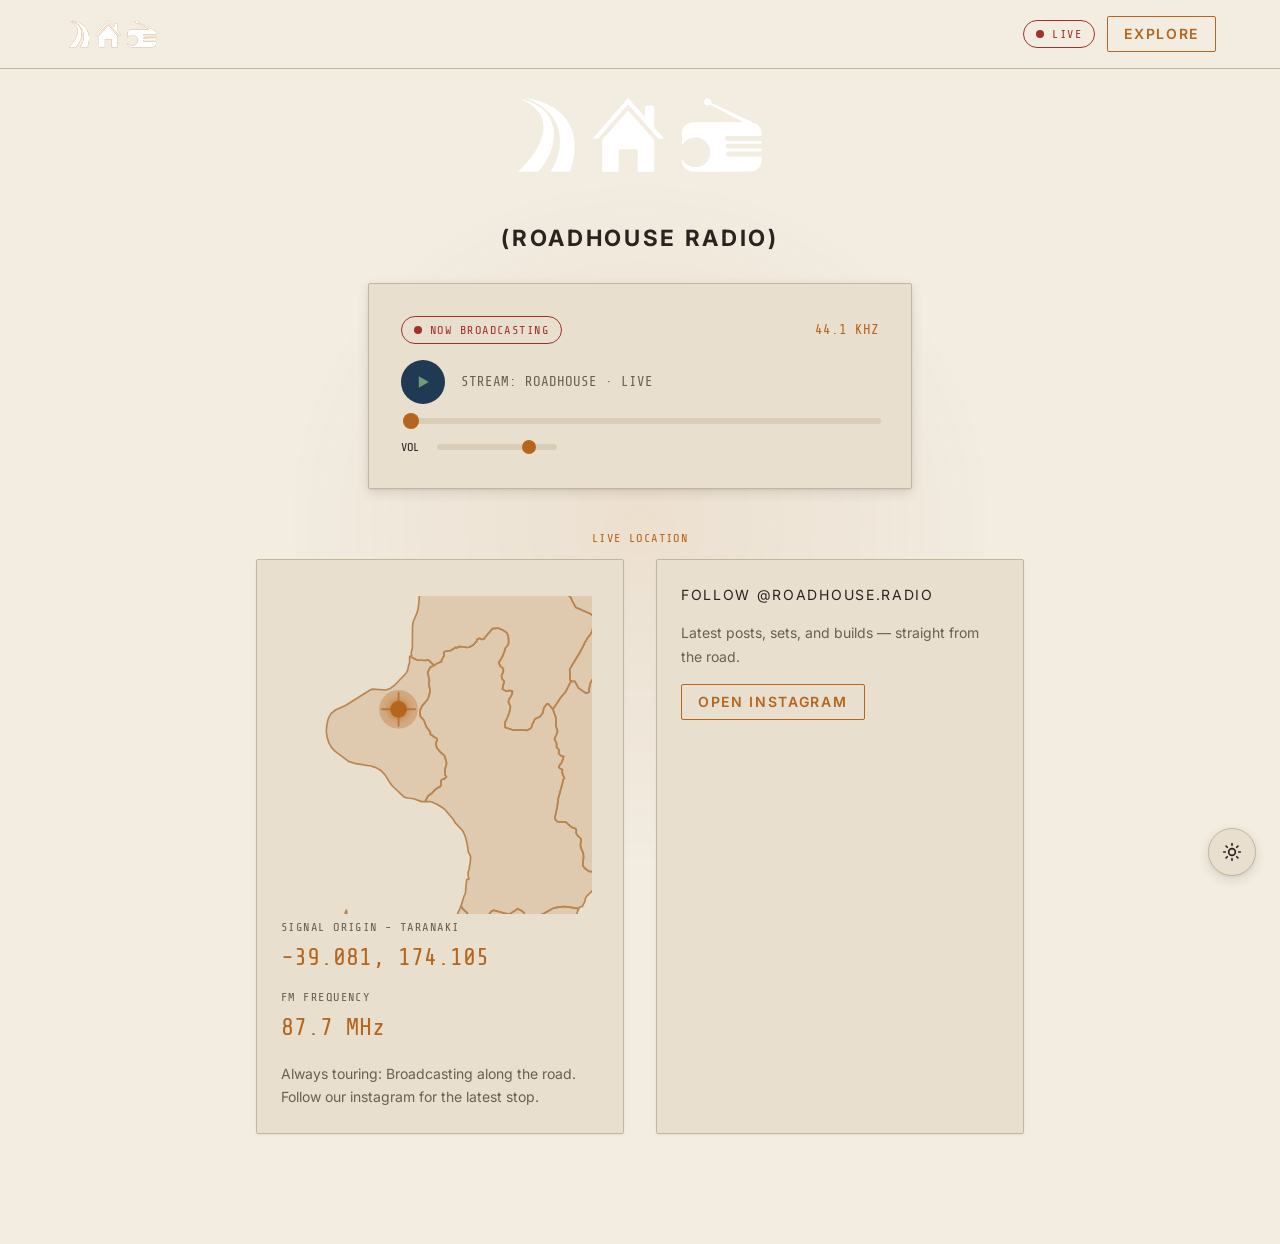
==== commit 917591ab: "swap index for radio to be main page" ====
--- a/index.html
+++ b/index.html
@@ -3,8 +3,8 @@
 <head>
 <meta charset="UTF-8">
 <meta name="viewport" content="width=device-width, initial-scale=1.0">
-<title>Roadhouse Radio — Ngahere Toa, Matt Shortis & Triskelle 3D</title>
-<meta name="description" content="Landing page for Roadhouse Radio — the artist name Ngahere Toa (DJ & composition), multi-format festival art under Matt Shortis (interactive art, LEDs, wizard staffs, web development), and Triskelle 3D (3D printing, micro-electronics, smart home).">
+<title>Roadhouse Radio — Live</title>
+<meta name="description" content="Roadhouse Radio — the live stream. Listen now, see where the broadcast is coming from, and follow @Roadhouse.Radio.">
 
 <link rel="preconnect" href="https://fonts.googleapis.com">
 <link rel="preconnect" href="https://fonts.gstatic.com" crossorigin>
@@ -13,715 +13,297 @@
 <link rel="stylesheet" href="css/tokens.css">
 <link rel="stylesheet" href="css/base.css">
 <link rel="stylesheet" href="css/components.css">
-
-<!-- EmailJS integration for contact form -->
-<script type="text/javascript" src="https://cdn.emailjs.com/dist/email.min.js"></script>
-<script type="text/javascript">
-   (function(){
-      emailjs.init("ySHN_CiKI76p3Zzp-");
-   })();
-</script>
 </head>
-<body>
+<body class="voice-hud">
 
 <a href="#main" class="skip-link">Skip to content</a>
 
 <!-- Theme toggle — floating bottom-right -->
 <button type="button" id="theme-toggle" class="theme-toggle" aria-label="Toggle color theme" title="Toggle color theme">
-  <svg class="theme-toggle__icon theme-toggle__icon--sun" width="20" height="20" viewBox="0 0 24 24" fill="none" stroke="currentColor" stroke-width="2" stroke-linecap="round" stroke-linejoin="round" aria-hidden="true"><circle cx="12" cy="12" r="4"/><path d="M12 2v2M12 20v2M4.93 4.93l1.41 1.41M17.66 17.66l1.41 1.41M2 12h2M20 12h2M6.34 17.66l-1.41 1.41M19.07 4.93l-1.41 1.41"/></svg>
-  <svg class="theme-toggle__icon theme-toggle__icon--moon" width="20" height="20" viewBox="0 0 24 24" fill="none" stroke="currentColor" stroke-width="2" stroke-linecap="round" stroke-linejoin="round" aria-hidden="true"><path d="M21 12.79A9 9 0 1 1 11.21 3 7 7 0 0 0 21 12.79z"/></svg>
+  <svg class="theme-toggle__icon theme-toggle__icon--sun" width="20" height="20" viewBox="0 0 24 24" fill="none" stroke="currentColor" stroke-width="2" stroke-linecap="round" stroke-linejoin="round" aria-hidden="true">
+    <circle cx="12" cy="12" r="4"/>
+    <path d="M12 2v2M12 20v2M4.93 4.93l1.41 1.41M17.66 17.66l1.41 1.41M2 12h2M20 12h2M6.34 17.66l-1.41 1.41M19.07 4.93l-1.41 1.41"/>
+  </svg>
+  <svg class="theme-toggle__icon theme-toggle__icon--moon" width="20" height="20" viewBox="0 0 24 24" fill="none" stroke="currentColor" stroke-width="2" stroke-linecap="round" stroke-linejoin="round" aria-hidden="true">
+    <path d="M21 12.79A9 9 0 1 1 11.21 3 7 7 0 0 0 21 12.79z"/>
+  </svg>
 </button>
 
 <nav class="nav" aria-label="Primary">
-  <a href="radio.html" class="nav__brand"><img src="images/roadhouseradio_logo.svg" alt="Roadhouse Radio" style="height:36px;width:auto;display:block;filter:brightness(0) invert(1) drop-shadow(0 0 0 #B5651D);transition:filter .25s ease;" onmouseover="this.style.filter='brightness(0) invert(1) drop-shadow(0 0 3px #B5651D) sepia(1) saturate(5) hue-rotate(-5deg) brightness(1.15)'" onmouseout="this.style.filter='brightness(0) invert(1) drop-shadow(0 0 0 #B5651D)'"></a>
-
-  <ul class="nav__links">
-    <li><a href="#multi-format-artist">Matt Shortis</a></li>
-    <li><a href="#ngahere-toa">Ngahere Toa</a></li>
-    <li><a href="#triskelle3d">Triskelle 3D</a></li>
-    <li><a href="#contact">Contact</a></li>
-  </ul>
-
-  <button type="button" class="nav__toggle" aria-label="Open menu" aria-expanded="false" aria-controls="mobile-panel">
-    <svg width="20" height="20" viewBox="0 0 24 24" fill="none" stroke="currentColor" stroke-width="2" stroke-linecap="round" aria-hidden="true" focusable="false">
-      <line x1="3" y1="6" x2="21" y2="6"/><line x1="3" y1="12" x2="21" y2="12"/><line x1="3" y1="18" x2="21" y2="18"/>
-    </svg>
-  </button>
+  <a href="index.html" class="nav__brand"><img src="images/roadhouseradio_logo.svg" alt="Roadhouse Radio" style="height:36px;width:auto;display:block;filter:brightness(0) invert(1) drop-shadow(0 0 0 #B5651D);transition:filter .25s ease;" onmouseover="this.style.filter='brightness(0) invert(1) drop-shadow(0 0 3px #B5651D) sepia(1) saturate(5) hue-rotate(-5deg) brightness(1.15)'" onmouseout="this.style.filter='brightness(0) invert(1) drop-shadow(0 0 0 #B5651D)'"></a>
+  <div class="btn-row" style="align-items:center;">
+    <span class="status-pill status-pill--live" data-live="true"><span class="status-pill__dot"></span>Live</span>
+    <a href="portfolio.html" class="btn btn-outline btn-sm">Explore</a>
+  </div>
 </nav>
 
-<div class="nav__mobile-panel" id="mobile-panel" data-open="false">
-  <div class="nav__mobile-sheet" role="dialog" aria-modal="true" aria-label="Menu">
-    <button type="button" class="nav__toggle" id="mobile-close" aria-label="Close menu" style="align-self: flex-end;">
-      <svg width="20" height="20" viewBox="0 0 24 24" fill="none" stroke="currentColor" stroke-width="2" stroke-linecap="round" aria-hidden="true" focusable="false">
-        <line x1="18" y1="6" x2="6" y2="18"/><line x1="6" y1="6" x2="18" y2="18"/>
-      </svg>
-    </button>
-    <a href="#multi-format-artist">Matt Shortis</a>
-    <a href="#ngahere-toa">Ngahere Toa</a>
-    <a href="#triskelle3d">Triskelle 3D</a>
-    <a href="#contact">Contact</a>
+<main id="main">
+
+  <div class="scroll-stage" aria-hidden="true">
+    <div class="scroll-stage__layer scroll-stage__layer--back"></div>
+    <div class="scroll-stage__layer scroll-stage__layer--mid"></div>
   </div>
-</div>
-
-<main id="main">
 
   <!-- ================================================================ -->
-  <!-- PARALLAX + MORPHING MARK STAGE (Phase 3, reworked)                 -->
-  <!-- A fixed background: four atmosphere washes (ember / LED / forge /  -->
-  <!-- forest) crossfade and the central mark morphs stage rig → circuit  -->
-  <!-- traces → triskelle → triskelle as the user scrolls each section    -->
-  <!-- into view — the page energy (and its ground colour) shifts with     -->
-  <!-- each pillar.                                                          -->
+  <!-- RADIO HERO — stream player console                                -->
   <!-- ================================================================ -->
-  <div class="scroll-stage" aria-hidden="true" data-atmo="ngahere">
-    <div class="scroll-stage__layer scroll-stage__layer--back" id="layer-back"></div>
-    <div class="scroll-stage__atmo scroll-stage__atmo--ngahere" id="atmo-ngahere"></div>
-    <div class="scroll-stage__atmo scroll-stage__atmo--artist" id="atmo-artist"></div>
-    <div class="scroll-stage__atmo scroll-stage__atmo--triskelle" id="atmo-triskelle"></div>
-    <div class="scroll-stage__atmo scroll-stage__atmo--contact" id="atmo-contact"></div>
-  </div>
-
-  <div id="symbol-layer" aria-hidden="true" style="position:fixed;left:0;top:0;width:100%;height:100vh;z-index:0;pointer-events:none;overflow:hidden;">
-    <div class="scroll-stage__mark" id="morph-mark" style="position:absolute;left:50%;top:45vh;width:min(520px,95vw);opacity:0.55;transform:translate(-50%,-50%);">
-      <!-- Multi-format artist (spiral) — phase: 0–33% scroll -->
-      <div id="morph-artist" class="scroll-symbol" data-phase-start="0" data-phase-end="0.25" style="position:absolute;left:0;top:0;width:100%;height:100%;background-color:currentColor;-webkit-mask:url(images/spiral_clean.svg) center/contain no-repeat;mask:url(images/spiral_clean.svg) center/contain no-repeat;opacity:1;transform-origin:center;transform:scaleX(-1) scale(1) rotate(0deg);"></div>
-      <!-- Ngahere Toa (celtic triskele) — phase: 33–66% scroll -->
-      <div id="morph-ngahere" class="scroll-symbol" data-phase-start="0.02" data-phase-end="0.55" style="position:absolute;left:0;top:0;width:100%;height:100%;background-color:currentColor;-webkit-mask:url(images/celtic_triskele_clean.svg) center/contain no-repeat;mask:url(images/celtic_triskele_clean.svg) center/contain no-repeat;opacity:0;transform-origin:center;transform:scaleX(-1) scale(0) rotate(0deg);"></div>
-      <!-- Triskelle 3D (triple spiral) — phase: 66–100% scroll -->
-      <div id="morph-triskelle" class="scroll-symbol" data-phase-start="0.40" data-phase-end="0.75" style="position:absolute;left:0;top:0;width:100%;height:100%;background-color:currentColor;-webkit-mask:url(images/Triple-Spiral-clean.svg) center/contain no-repeat;mask:url(images/Triple-Spiral-clean.svg) center/contain no-repeat;opacity:0;transform-origin:center;transform:scale(0) rotate(0deg);"></div>
-    </div>
-  </div>
-
-  <!-- Page heading for accessibility
-  <!-- Page heading for accessibility + the nav's skip target. The visible
-     hero block was removed by request; the wordmark lives here only. -->
-  <h1 class="sr-only">Roadhouse Radio — Ngahere Toa, Matt Shortis &amp; Triskelle 3D</h1>
-
-  <!-- ================================================================ -->
-  <!-- PILLAR 2 — MULTI-FORMAT ARTIST (festival art, wizard staffs in)   -->
-  <!-- ================================================================ -->
-  <section id="multi-format-artist" class="section pillar container" data-pillar="circuit">
-    <div class="pillar__head">
-      <span class="pillar__num">01</span>
-      <div>
-        <span class="pillar__eyebrow">Festival Art, Interactive Installations & Web Development</span>
-        <h2 class="pillar__title">Matt Shortis</h2>
+  <section class="radio-hero container">
+    <img src="images/roadhouseradio_logo.svg" alt="Roadhouse Radio" style="height:100px;width:auto;display:block;margin:0 auto 0.5rem;filter:invert(1);"><h1 class="radio-hero__wordmark" style="font-size:1.4rem;letter-spacing:0.12em;">(Roadhouse Radio)</h1>
+
+    <div class="radio-console">
+      <div class="radio-console__readout">
+        <span class="status-pill status-pill--live" data-live="true"><span class="status-pill__dot"></span>Now Broadcasting</span>
+        <span class="text-mono">44.1 kHz</span>
       </div>
-    </div>
-    <div class="pillar__row pillar__row--reverse">
-      <div class="pillar__media">
-        <div class="media-placeholder" style="aspect-ratio: 16 / 9;">
-          <img src="images/humming-hutt.jpg" alt="Matt Shortis — Festival Art & Interactive Installations" class="lightbox-image" data-full="images/humming-hutt.jpg" style="width:100%;object-fit:cover;border-radius:var(--radius-md);display:block;cursor:zoom-in;" loading="eager">
-          <span class="media-placeholder__label">Humming Hut 2026</span>
+
+      <div class="player">
+        <audio id="stream-audio" preload="none" src="https://admin.soundsvagrant.live/hls/sounds_vagrant/live.m3u8"></audio>
+        <div class="player__row">
+          <button type="button" class="player__play" id="play-btn" aria-label="Play stream">
+            <svg id="icon-play" width="20" height="20" viewBox="0 0 24 24" fill="#6f9c76" aria-hidden="true" focusable="false">
+              <path d="M7 5 L19 12 L7 19 Z"/>
+            </svg>
+            <svg id="icon-pause" width="20" height="20" viewBox="0 0 24 24" fill="#6f9c76" style="display:none;" aria-hidden="true" focusable="false">
+              <rect x="6" y="5" width="4" height="14"/><rect x="14" y="5" width="4" height="14"/>
+            </svg>
+          </button>
+          <span class="player__meta" id="player-meta">STREAM: ROADHOUSE · LIVE</span>
         </div>
-      </div>
-      <div class="pillar__content">
-        <p class="pillar__lede">Festival installations and interactive art pieces built with micro-electronics, LEDs, and projection mapping — work under the name Matt Shortis.</p>
-        <p class="pillar__body">The practice is multi-format: solving creative problems live on site, leading art-teams through build weeks, and programming the DMX and lighting that runs the show around the art. Signature pieces include hand-built wizard staffs packed with LEDs and sound-reactive features — interactive art you can carry and perform with.</p>
-        <ul class="pillar__skills">
-          <li>Interactive Art</li>
-          <li>LEDs & Projection Mapping</li>
-          <li>Micro-Electronics</li>
-          <li>DMX & Stage Curation</li>
-          <li>Wizard Staffs</li>
-          <li>Web Development</li>
-        </ul>
-        <div class="pillar__cta">
-          <a href="ngahere-toa-art.html" class="btn btn-secondary">Explore the art</a>
+
+        <!-- Track progress placeholder — real stream position comes later -->
+        <input class="player__track" id="player-track" type="range" min="0" max="100" value="0" aria-label="Stream position (placeholder)">
+
+        <div class="player__row">
+          <label class="text-mono" for="volume" style="font-size: var(--text-xs);">VOL</label>
+          <input class="player__volume" id="volume" type="range" min="0" max="100" value="80" aria-label="Volume">
         </div>
       </div>
     </div>
+
   </section>
 
   <!-- ================================================================ -->
-  <!-- PILLAR 1 — NGAHERE TOA (artist name — DJ + composition)           -->
-  <!-- ================================================================ -->
-  <section id="ngahere-toa" class="section pillar container" data-pillar="stage">
-    <div class="pillar__head">
-      <span class="pillar__num">02</span>
-      <div>
-        <span class="pillar__eyebrow">Artist & DJ — Two Modalities</span>
-        <h2 class="pillar__title">Ngahere Toa</h2>
+  <!-- LOCATION / FOLLOW                                                  -->
+  <section class="radio-loc container">
+    <span class="pillar__eyebrow" style="justify-content:center;">Live location</span>
+    <div class="radio-loc__grid">
+      <div class="ig-widget">
+
+              <!-- Accurate NZ outline (images/nz.svg) — inlined so it inherits page
+                   colour tokens; marker placed at Taranaki (39.055°S / 174.075°E) -->
+
+  <!--********* Copyright (c) 2024 Pareto Softare, LLC DBA Simplemaps.com ***************************************
+  ************* Free for Commercial Use, full terms at  https://simplemaps.com/resources/svg-license ************
+  ************* Attribution is appreciated! https://simplemaps.com *******************************************-->
+
+  <svg class="nz-map" role="img" aria-label="New Zealand — broadcast origin (-39.081, 174.105) — Taranaki" focusable="false" baseprofile="tiny" stroke-linecap="round" stroke-linejoin="round" stroke-width=".5" version="1.2" viewBox="560 390 220 230" xmlns="http://www.w3.org/2000/svg"><style>.nz-map path{fill:color-mix(in srgb,var(--color-accent) 18%,transparent);stroke:color-mix(in srgb,var(--color-accent) 60%,var(--color-border));stroke-width:1.2;stroke-linejoin:round}.nz-map__svg #points,.nz-map__svg #label_points{display:none}</style>
+   <g id="features">
+  <path d="M140.2 1258.2l0.8-1.5 1.7-1.1 1.6-0.2 0.7 1.4-0.9 0.8-1.7 1.3-1.6 0.5-0.6-1.2z m20.5-46.4l-0.8 0.7-1.1 0.4-0.9-0.4-0.5-1.3 0.3-1.4 0.9-0.7 1-0.1 0.9 0.2 0.9 0.8-0.7 1.8z m62.2-5.4l1.1 2.3-0.9 2.1-1.5 1.7-0.6 1 0.3-1.1-0.5-0.9-0.7-1-0.6-1.3 1.1-0.1 1-0.4 0.8-0.9 0.5-1.4z m-27.6 32.6l3.2 2.2 0.9 1 0.1 0.6-0.5 0.4-0.7 0.1-0.6-0.1-0.4-0.3-0.5-1.4-0.5-0.4-1.6-0.1-0.4 0.7 0.5 2.6-0.8 0.5-2.4-1.1 0.8 1.6-5.3 0-4.4 0.8-1.7 0.8-4.4 4.2-1.4 1.7-0.9 0.8-1.2-0.1-1.3-0.5-0.9-0.9-1.1-0.6-2.6 0.4-0.8-0.1-0.7-1.3-0.5-1.5-0.6-0.7-1.4 1.4-1.2 0.3-0.6 0.3 0 0.4-0.4 2.5-1.2-0.8-3.6 2.9-2 0.8 1.2 1.3 2.2-0.4 4.3-1.7-0.8 2-0.8 1.4-2.2 2.4 0-2.6-0.9 0.1-1.3 1.3-1 1.5-1.3 0.7-2.3 0.6-2.4 0.2-1.5-0.5-0.4-2 0.5-2.7 0.8-2.5 0.9-1.6 0.7-0.7 1.4-0.2 1.4-1.2 2.4-1.2-1.2-0.8 0-1 0.5-1.1 0.3-1.3-0.1-1.6-0.2-1.2 0-1.1 0.5-1.5 0.8-1 0.7-0.7 1.7-1.1 1.1-0.4 0.9 0.2 0.9 0.5 0.9 0.1 1.2-1.4-0.2-2.5-0.6-2.8 0.4-2.2 0.8-0.5 2.1 0 0.9-0.9 1.2-2 0.4-1.1 0.2-1.5-0.4-2.3-0.9-2.2-2.4-3.6-0.4-1.1 0.3-1 0.5-0.7 0.3-0.8 0-0.6-0.2-0.5-0.2-0.5-0.3-0.5-0.3-0.7 0.1-0.6 0.3-0.5 0.2-0.6 0.4-2.9 0.9-1.5 1.6-0.5 2.1-0.1 1.9 0.7 1.1 0.2 0.9-0.6 1-1 0.8-0.2 3.3 1.8 1.4 1.1 1.2 1.4 6.3 9 1 1 1.2 0.8 1 1 0.4 1.4 0.9 0.3 1.6 0.9 0.8 1.3-1.4 1.4 1.5 0.7 0 0.7-1.8 0.6-6.4-0.6 0.5-1.4-4-0.2-1.3 0.7 0.7 2-0.2 1.1-3.4 4.9 1.8-0.2 2.4-3.2 1.6-0.8 0.7 0.3 1.9 1.5 1.8 0.5 2.8 1.2-0.3 0.7-0.2 0.6-0.4 0.4-0.5 0.4 0 0.7 0.8 0 3.8-1.4 0.9-0.1 0.9-0.5 0.6-0.2 0.2 0.4 0.2 0.8 0.6 0.8 0.6 0.6 0.6 0.3-0.4 1-0.4 2.6-0.2 0.7-0.8 0.5-0.8-0.1-0.8-0.3-1-0.1 0 0.7z m-105-146.3l1.3 1 0.9 1.9 0.6 2.3 0.2 2.2-0.3 2.2-0.8 1.6-1.2 1-1.6 0.2-0.1-0.6-0.5-1-0.6-0.5-0.5 1.8-0.6 0.4-0.6 0.1-0.6-0.2-0.4-1.1-0.3-2-0.2-2 0-1.2-1-1.9-1.2 0.2-4.4 5.2-1.1 0.8-1.5 0.5 0.4-1.3 0.6-1.8 0.9-1.7 0.8-0.7 0.2-0.3 0.8-1.5 0.6-1.5 0.8-0.3 1.8 0.1 5.6-2 1.3-0.1 0.7 0.2z m18.5-45.6l0.6 3.6 1 3.4 2.7 6.8-2.4 0.4-0.9-0.2-1.3-1.3-1.1-0.7-1.6-0.6-1.3-0.7-0.6-1.4-0.8-1.2-0.1-0.8 0.7-0.4-0.2-0.4 0.5-1 4.3-6.8 0 0.4 0.1 0.3 0.2 0.3 0.2 0.3z m156.6 147.6l-0.9-0.3-0.6 0.7 0 2.3-0.8 0.8-0.2 0.5-0.2 0.5-0.4 0.2-2.1 0-1.3-0.4-0.7-1-0.5-1-0.5-0.5-0.9 0.1 0 1 0.2 1.2-0.3 1.3-1.8 1.1-2.4-0.6-2.5-1.2-1.9-0.7-2.3 0.1-1.3-0.2-0.8-1.3-1.8-6.4-0.1-1-0.4-1.2-1 0-2.1 0.8-7.2 1.4-2.4 0 0.6-1.1 0.8-0.3 1-0.2 0.9-0.5-1.4-0.9-1.7-0.4-3.6-0.1 0.6 1.4 0.9 1 0.4 0.7-0.9 1.1 0.3 0.3 0.4 0.8 0.3 0.3-3.8 1.3-12.2-1.3 0.9-1.8 0.4-0.5 0.6-0.4 1-0.4 2.5 0.1 0.9 0.3 0.7 1.1 2.1 0.5 1.2-0.6-1.6-1.8-2-0.8-6.2 0.1-2.8-1.8-1.5-0.3-0.6 1.8 0.5 2.1 2.1 2.7 0.9 1.9-2-0.4-2.5-3.1-1.6-0.8-0.3-0.4-0.1-1-0.4-1-1.9-0.6-0.5-0.6-0.3-0.9-0.2-1.2 2.2-0.6 0.8 0 0.7 0.3 0.1 0.2 0 0.5 0.4 0.7 0.4-0.7 3.7-3.1 0.7-2.7-0.5-3.4-1.3-2.4-1.8 0 0.5 2.6-0.7 2.4-1.3 1.5-1.5-0.2-0.8-1.4-1.4-4.2-3.8-7.1-1.2-1.2-2-0.6-6.9 1.3-1 0.5-0.1 1.2 0.3 1.2-0.2 0.5-1-0.3-1.3-0.6-1.2-0.4-0.9 0.4-2.1-0.4-1.3 0.1-0.6 0.9-0.4 1.1-0.9 0.3-0.8-0.2-0.7-0.2-1-0.6-0.6-0.1-0.5 0.3-1 0.9-0.5 0.2-0.8-0.3-0.6-0.7-0.7-1-0.8-0.4-0.6-0.9-1-1.9-0.7-0.7-1.7-1-0.8-0.7 1-0.6 0.9-0.4 0.9-0.6 0.7-1.2-3.7-4.9-1.7-2.9 0-2-1.1-1-2.9-0.3-1.4-0.4-3.3-2.3-1-0.2-8.1-0.9-0.6 0.2-0.4 0.7-0.1 1.7-0.2 0.8-0.9 1.6-0.2 1.4-0.2 1.3-0.4 1.5-0.9 1.3-1.1 0.3-2.4-0.2-1.1 0.4-2.2 1.4-1 0.4-1.4-0.2-2.9-1.1-1.5-0.1-1.2 0.3-0.6 0.3-0.4 0.4-0.5 0.3-0.4-0.4-0.3-0.6-0.3-0.3-0.8-0.2-4.5-2.2-1.2 0.1-1.2 0.2-1.2-0.1-4.8-1.3-9.7 0.3-4.8-0.9-3.9-2.9-2.1-2.9-0.4-1 0.5-0.6 2-0.9 0.7-0.6 2.7-3.1 2.4-3.5 2-4.7 1.1-2.1 1.5-0.9 2-0.5 3.3-2.7 1.7-1 0-0.7-1.5 0.2-4.3 2.7-3.1 1.1-1.7 1-1 1.3-0.3 1.1 0.2 0.8 0.2 0.6-0.1 1-0.3 0.2-2.2 2.5-0.1 0.4-0.2-0.1-0.6-0.9 0-0.5 0.3-0.8 0-0.8-0.8-0.7-0.9 3.1-2.2 1.3-5.2 1.2 0-1.8 0.3-1.6 0.6-0.8 1.1 0.7 0.3-3.3 0.7-2.2 1.4-1.5 2-1.3 4.2-1.1 1.9-0.9 1.1-2.3-2.4 1.2-2.4 0.9-1-0.1-1.3-0.4-1.1-0.6-0.2-0.6 3.8-4.8 0.6-1 0.2-0.8-0.7-0.8-0.8 0.1-0.8 0.7-0.7 0.7-0.2 0.5-0.4 0.6-0.2 0.8-0.1 0.5-1.3 1-0.4 0.4-1.9 3.2-0.3 1-1 1.1-6.7 2-1 0.6-1.6 1.8-0.6 0.4-0.5-0.5-0.5-1.2-0.4-1.3 0-0.8 0.3-1.2-0.1-1.3-0.4-2.1 0-9.1 0.5-2.3 1.1-1 4.6-0.7 4.9 0-0.6 0.7 0.6 0.7 1.7-1.5 2.1-0.6 4.4 0 1.8-0.3 3.8-1.5 1.9-0.3 2.1 0.4 1-0.1 0.8-0.6 0.6-0.8 0.6-0.7 1.4-1 3.5-1.5 1.4-1.2 0.9-2.1-3 1.2-1.1 0.2-5-0.7-6.6 2-1.7-0.6 1.3-2.9 0.9-1.1 1.2-0.9 3.8-1.1 1.1-1-6.8 1.1-1.2-0.4-0.6-2.4 0.1-2.2 0.8-1.7 1.6-0.6 1.9-0.5 3.5-1.9 2.1-0.3 3.7 1.3 2 0.1 1.5-1.4-2.4 0-1.1-0.4-0.8-1.1 4.6-1.4 2-1.6 0.6-2.5-9.4 5-5.8 1.2-3.9 2.2-0.7 0.1-1.6 0.4-0.8 0.1-1.2-0.1-0.6-0.4-0.9-1.9 0-1.5 2.7-5.7 1.2-6.1 0.7-1.6 3.2-1.6 3.4 1.4 3.4 2.3 3.1 0.7-0.8-2.4-1.1-2.5-1.1-0.9-0.9 2.3-1.3-1-2.7-1.5-1.3-0.9-0.9-1.1-0.2-1.1 0.4-1.3 0.9-1.7 2.4-2.5 1.6-1.2 0.7 0.3 0.5 1.7 1.3 1.3 3 1.4-0.7 0.5-0.5 0.6-0.5 0.8-0.2 1 2.2-0.3 2-1 1.9-0.1 2 2 0.5 1 0.3 0.9-0.1 1-0.7 1.2-1.8 1.5-0.8 0.9 0.7 0.5 2.4-0.2 0.8-0.5 0.9-1.1 0.5-1.3 0.3-1.3 0.5-0.5 1.9 1.7 0.9 0.6 0.7 0.9 0.5 2.3 1.3 3.4 0.3-0.2 0.1-0.4 0.6 0.4 0.9 0.5 0.5 0.5-0.4-3.3-3.7-4.8-7.1-7.2 1-1.4 1.2-0.6 7.2-2.2 1.3 0.1 0.7 0.8 1.2 2.4 1 0.9 1.3 0.5 1.5 0.1 1.3-0.6 0.7-1.3-1.1-0.4-2.5 0.1-1-0.7-0.6-1-0.2-0.5 0.1-1.9 0.4-1.1 0.6-0.5 0-0.1-2.6 0.1-2.7 1.2-1.8 0.5-5.8 0.6-1.2-0.7-0.1-1.3-0.7-2-0.4-2-1.3-1.1-0.3-1.2-0.2-4.4 0.5-1.7 1.6-1.1 2.1 0.1 1.7 1.2 2.7 3.9 0.8 0.6 1.2 0.5 1.1 0 0.5-0.8-0.3-0.6-2.6-2.1-2.6-3.4-1.4-1.3-1.8-0.1 2.8-4.6 1.7-1.7 1.6 0.4 2.6 4.5 0.2 1.5-0.1 1.3 0.1 1.1 0.8 0.9 0.4-1.4-0.2-2 0.3-0.8 1.1-0.5 4.2 0.5-1-1.2-4-1.5-1.5-1-1.2-1.6-0.8-1.7-0.2-1.6 1-1.6 1.7-0.7 1.8 0.6 1.9 0.9 1.9 0.6 1.4 0.7 1.8 1.5 1.5 0.9 1-1.1-1.3-0.4-8.5-4.9-0.8-0.9 0.3-1.4 1.2-1.4 3.5-3 1.2-0.6 1.3-0.3 1.7-0.1-0.4-0.4-0.7-1.2-0.4-0.4 5.5-3.3 2.3-0.2 1 3.1 0.2 0.5 0.5 0.5 0.5 0.8 0.2 0.9-0.2 1-0.7 1.9-0.1 0.9 0.6 1.4 0.9 1 0.5 1.2-0.5 1.9 2.6 0.3 1.2-0.2-0.2-1.1-0.3-0.6-0.2-0.7-0.2-0.8 0-0.7-0.2-0.6-1.5-1.4-0.2-1 0.2-1.5 0-1.6-0.5-1.4-0.5-1-1-3.3-0.2-1.2 0.9-3.4 2-2.2 2.6-0.3 2.2 2.2 0.5 1.3-0.2 0.7-0.5 0.7-0.7 1.4-0.3 1.8 0.2 1.5 0.7 1.2 1.2 0.9 0.2-2.2 0.6-1.5 0.7-1.3 0.6-1.8-0.2-2-1.8-2.1-0.5-1.7-0.8-1.3-0.1-0.7 1.3-0.7 0.8-0.7 0.7-0.5 0.8 0.6 1.3 1.9 1.2 1.2 1.3 0.7 1.8 0.5-1.2-0.6-2.7-3.4-1.8-1.7-0.3-1 0.6-1.4 1.1-0.9 3.8-1.1 0.5-0.6 0.5-1.4 0.4-0.7 0.5-0.3 1.2-0.4 0.5-0.4 2-2.2 2.1-0.8 2.1 0.4 3.1 2.9 2.4 1.4 0.9 1 2.2 4.4 0.5-1.1 0.1-1.5-0.1-1.5-0.5-1.3-0.4-0.4-1.6-0.9-1.9-2.1-0.4-0.3-0.4-0.1-0.3-0.2-0.4-0.7-0.1-0.8 0.1-2.6-0.4-2.9-0.5-1.4-0.5-1.2 1.7-2.4 5.8-6.7 2-1.8 2.6-1.8 1.8-2.3-0.4-3.2 6.4 0 0.6-0.4 0.9-1.7 0-1.5-0.2-0.3 3.8-1.3 3.6-0.2 2.5 1.1 2.4 1.6 1.4 1.7 1.4 2.1 0.7 2 0.9 1.7-0.6 2.3-0.6 1.7-2 7.9-1.5 1.6-2.3 1.7-2.4 3-2.5 4.3-1.4 3.7-1.7 7.4 0.2 3.6-1.2 8-1.5 3.7 0.4 3.8 0.7 3.3 1.4 3.1 2 2.6 1.9 1.9 4 1.8 0.2 1.9-2.6 8.5 0.3 2.9 1.2 3.3 2.3 4.8 0.1 2.8 0.9 3 3.5 1.8 2.8 0.2 4.7-0.4 12.3-5.8 1.7 0.9 2 5.1 4.5 6.4 1.8 3.5 2.4 1 2.7 0.5 3.1-1.5 7.7-11.3 3.2-1.7 2.6 1.5 6.4 7.2 1.3 4.3-3 2.8-4.9 12.9-4.4 9-1.1 4.5-0.4 3.2 0 2.8 0.2 1.8 0.4 2.1 0.3 3.5 1.2 1.4 2.1 1.9 0.9 2.2 0.3 2.6-0.3 2.8 0.1 3 0.6 3.3 1.8 2.6 1.9 3.5 0.8 3.4-0.1 2.6 0.8 2.8 2.3 5.7-0.2 6.6-0.5 2.9-1 2.6-0.5 3.1 0.9 2.6 0.6 2.7-0.1 2.7 0.4 2.2 2.9 4 0.1 2-0.9 2.7-1.2 2.2-0.2 5.5z" id="NZSTL" name="Southland">
+  </path>
+  <path d="M631.6 654.5l1.2 0.2 0.1 0.7-0.1 1.1 0.3 1.2-0.6 1.2-0.4 2.8-0.5 1.1-1 0.7-1.3 0.1-1.3-0.1-1.3 0-0.9 0.5-1.8 1.6-0.7 0.5-1.1 0.2-3.6-0.2 0.1 0 0.3-0.4 0.8-0.8 0.2-0.1 0.8-0.1 1.6 0.2 0.7-0.4 3.6-4.2 1.2 1.3 1.6-0.6 1.2-1.6-0.1-1.7-0.9 0.5-0.8-0.1-0.7-0.6-0.5-1.1 1.3-0.1 0.9-0.6 0.8-0.8 0.9-0.4z m-42.1-18.6l0.8-0.5 0.5-0.7 0-0.9-0.3-1.1-0.8 0.9-0.2 0.4-0.4-1.1-0.1-1.2 0.1-1.1 0.4-1.1 1.1 1 0.8 1.1 1 0.9 1.4 0.2 0-0.6-0.8-0.7-0.8-1-0.6-1.2-0.2-1.5 0.2-1.4 0.9-3.6 0.4-0.8 0.4 0.2 0.1 0.7 0.2 0.8 0.7 0.2 0.3-1.3 0.4-0.9 0.6-0.4 1 0.6 0 1.4-0.2 1.7 0.4 1.5 0.5-0.9 2.2-0.7 1.1-1-2.4 0 1.6-1.4 0.7-0.8 0.6-1 0.8-2.7 0.3-0.5 0.4 1.3-0.1 1.4-0.2 1.3-0.7 2.4 0.4 0.9 0.2 0.7-0.4 0.2-0.4 0.3-1 1.2-0.3 0.6-0.2 0.9-0.3 2.4-0.4 1.1-0.3 0.1-1.4-0.1-0.4 0.2-0.9 1.2-0.4 0.5-1.7 0.6-0.5 0.3-0.3 0.6-0.2 0.7-0.2 0.4-0.9 0.6-1 0.5-1.1 0-0.9-0.5 0.3-0.3 0.1-0.3 0-0.3 0.1-0.4z m-13.7 13.9l0.9-0.5 1.3 0.5 1.1 1.2 0.7 1.7 0.1 1.8 0.5 0 0.3-0.9 0.4-0.3 0.3 0.3 0.4 0.9 1-0.6-1-2.2 1-1.1 1.9-0.6 1.7-1 0.5-1-0.1-0.9-0.5-0.7-0.9-0.3-2.7 2-0.5-0.3 0-1.3 0.1-0.5 1.2-1.5 0.6-0.5 1.6-0.8 0.7-0.6 0.7-0.3 3.6-0.6 0.4-0.4 1.5-2.5 1.8-1.2-0.3 4.3 1.7 0.4 0.3-0.3 2.1-2.2 0.2-0.5 0.2-1.2 0.1-0.3 0.4-0.2 1-0.4 3.5-1.9 0.6-0.1 0.8 0 0.8 0.2 0.6 0.5 0.8 2.4-1.2 0.4-3.4-0.9 0.4 1.2-0.4 0.7-0.7 0.7-0.3 1.3-0.8-0.3-0.8-0.1-0.7 0.3-0.6 0.7 0.4 0.6 0.1 0.3 0.3 0.3 0.6 0.1-1.2 1.1-2.3 0.8-2.2 0.1-1-1.1-1.1-0.1-2 0.3-1.1 0.9 1.8 1.9-1 0.7-0.8 0.7 0.1 0.7 1.2 0.4-0.3 1.2-0.4 1.1-0.6 0.9-0.7 0.7 0.6 0.7 0.8 0.3 0.7-0.5 0.4-1.5 1.6-2.4 0-0.5 4.7-0.8 2.5-0.1 1.8 0.9-0.8-0.1-0.6 0.2-0.4 0.6-0.1 0.9-0.3 0.9-0.5-0.1-0.7-0.3-0.5-0.1-0.4-0.2-0.4-0.3-0.5 0-0.1 0.7 0 0.4 0.4 0.6 0.1 0.4-0.1 0.9-0.3 0.4-0.5 0-0.6-0.4-0.5 2.2-1 0.6-1.1 0.4-0.8 1.4 1.1 0 1.3 0.5 1.1 1 0.4 1.3-0.1 1-0.7 2.1-0.2 1.1-0.9 1.1-2 1-3.8 1.2 0.2 1 0.5 0.8 0.6 0.4 0.6 0.3 7.4-4.4 2.7-0.8 0-0.6-1-0.3-1 0-0.8-0.2-0.5-0.8 2.9-0.4 1.5 0.1 1.1 0.6 1.1 0.5 1.7-0.3 1.7-0.5 1.1-0.6-0.4-0.3-1.1-1.1 4.2 0.4 2-0.5 1.6-1.7-8 0.2-1.2 0.4-0.2 0.3 0 0.4-0.1 0.4-0.7 0.1-0.4 0-0.4-0.1-0.3-0.1-0.3-0.4 0.4-1.2-3.7 1.6-1.9-0.1-0.6-2.9 0.3-1.5 0.8-0.8 0.9-0.7 0.9-0.7 0.1-0.6-0.1-0.7-0.1-0.5 0.6-0.2 0.6-0.1 0.3-0.3 0.1-0.6-0.1-0.9 2.5 0.5-0.8 1.5-0.2 1.5 0.4 2.9 1.3-2.3 0.6-1.8 0.9-1 2.1-0.1-1.1-1.8-0.4-0.9 1.2-1.9 0.1-1.4-0.6-1-1.2-0.1-0.4 1-0.3 1.4-0.5 1-0.9-0.5-2.2-2.3-0.5-1.1 2.5 0-0.6-1.2-0.1-1 0.5-0.3 1.1 0.5 0.1-2 1.2 0.6 2.6 2.7 1.5 1 1.5 0.4 1.3-0.4 1.1-1.7 1.2 1.2 1.2-0.5 0.6-1.5-0.2-1.7 1 0.3 1.2 1.1 0.8 1.4 0.4 1.4 0 1.1-0.1 0.6-0.3 0.4-1.5 0.2-0.4 0.4 0 0.6 0.4 0.8 1.2 1.2 1.4-0.5 1.2-1.3 1.5-1.9 2.8-2.9 1-0.4 0.6 1.2-0.6 1.6-3.6 5.9-0.4 0.9-0.1 1.8-0.2 0.8-0.2-0.2-1 0.6-0.9 0.7 0.2 0.2-0.3 0.3-0.7 0.4-0.7-0.1-0.3-0.9 0-3.8-0.2-0.5-0.5 0.7-0.5 1.1-0.2 1-1.1-0.5 0 0.8 0.5 1.2 0.6 1 1.5 1.6 0.5 0.8 0.4 1.4-0.3 0.2-0.9 0.3-0.2 0.1-0.1-0.2-1.4 0.9-0.6 0.6-0.3 0.6-0.5 0.6-1 0.2-3.7 0-1.9 0.5-1.2 1.4-0.8-0.6-0.9-0.2-0.7 0.4-0.5 1-1.1-0.4-1.3 0.3-1.2 0.8-1 0.9-0.3 1.2 1.7-0.1 2-0.6 0.7-0.5 1.6 0.6 1-0.5 1-0.8 1.3-0.9 0.8 0 0.7 0.2 0.8 0.1 1.4-1 1.4-0.3 0.7-0.3 0.7 0.9 1 0.9 1 0.6 0.9 0.3 0.9-0.3 1-0.9 0.7-0.2 1.9-0.2 1.5-0.7 2.9-2.3-0.9 2.4-1.1 2.2-0.5 0.6-1.4 1.3-0.7 0.9-0.3 0.9-0.3 0.9-0.5 0.8-2.2 0.6-1.6 1.3-1.1 0.4 0.4-1 1.2-2 0.1-0.6-0.7-0.2-1.5 1.4-0.9-0.2 0.4-1.4-2 1.5-1.3 2.3-1.2 2.7-1.3 2.5-1.7 2.3-0.3 1.2 0.1 1.7 0.8 2.9 0.1 1.4-0.5 1.5 1.3 0.3 0.9 1.2 0.3 1.2-0.2 0.6 0.2 0.4 0.8 0.5 0.8-0.3 0.3-1.9-0.4-0.4-0.6-1.9-0.2-1.5 1 0.9 3.9 6.7 0.1 1.3 0.4 1.2 0.3 1 0.4 1.7 0 1 1.5 5.2 0.4 0.6 0.7 1.7 1.5 0.9 1.8 0.2 1.3-0.5-0.4 2.3-5 9.7-1.2 1.8-8.2 8.9-2.1-2.6-0.4-0.5-0.8-0.4-1-0.1-1.3 0.1-2.1-0.5-0.9-0.4-0.9-0.6-1.1-0.2-1.3 0.1-5.9 1.3-1.4 0.6-0.8 0.9-0.9 0.5-0.7-0.5-0.7-1.2-1-1.1-1.3-0.5-0.9 1.1-1.2 3-1.1 1-1.4 1-1.2 1-1.7 1.1-1.4 0.4-1.4 1.2-1.8 1.1-4.5 4-1.9 5.4-0.2 2.7-0.7 1.4-0.5 1.5-1 1.1-6.5 2.6-2.3 1.3-3.8 3.8-2.3 1.9-1.8 1.8-0.8 1.3 1.8 1.4 0 1.2-1.4 3-1.7 1.9-1.3 1.9-1.3 0.9-1.3 0.2-2.7 1.7-0.9 1-1.3 0-1.8-1.8-1.1-0.5-1.2-0.4-0.8-0.6 0.1-1.2 0.4-1.4 0.1-1.4-2.8-2.3-0.4-0.7-0.6-1.3-1-1.2-0.7-2-1.4-0.7-1.3-0.4-1.1-0.6-0.6-0.9 0.2-1.5 0.3-1.2-0.2-1.3-0.8-1.2-0.8-2.3-0.2-1.6-0.4-1.2-0.9-0.3-1.4-1.4-1.1 0-1.3-0.3-1.3-0.7-1.1-3.1-0.8-0.4 2.5-8.2 7.1-9.1 0.6-1.8 0.8-5.1 0.8-2.8 2.5-3.7 1.2-1.5 0.2-1.2 0.7-1.5 4.1-3.6 3-3.7 2-3.4 5.6-6.5 1.9-3 3.2-0.9 1.7-0.2 1.4-0.8 0.6-1.4-0.3-2.1 0.2-2.5 0.3-2.1 0.1-1.3 0.7-2.4 1.8-0.7 2.3-1.6 3.3-3.2 6.1-9.6 3-2.8 2.1-2.9 1.1-1.8 1.2-3.3 0.6-3 0.1-1.7-0.1-0.6z" id="NZMBH" name="Marlborough District">
+  </path>
+  <path d="M575.8 649.8l0.1 0.6-0.1 1.7-0.6 3-1.2 3.3-1.1 1.8-2.1 2.9-3 2.8-6.1 9.6-3.3 3.2-2.3 1.6-1.8 0.7-2.6-1.3-2.7-2.6-1.5-2.3-0.3-1.2 0.6-0.1 1.4-0.7 2.6-2.2 2.4-1.5 1.2-1.4 2.7-3.9 4.4-4.3 1.8-0.8 0.8-1.3 0.7-0.3 0.4 0.3 0.1 0.7-0.2 0.9-0.3 0.6 2.4-1 1.2-0.8 1-1 1.1-2.3 0.6-0.6 0.6-0.1 0.6 0.4 0.6 0.1 0.6-1.1-0.7-1 0.7-1.3 1.2-1.1 0.1 0z" id="NZNSN" name="Nelson City">
+  </path>
+  <path d="M554.3 681l-0.7 2.4-0.1 1.3-0.3 2.1-0.2 2.5 0.3 2.1-0.6 1.4-1.4 0.8-1.7 0.2-3.2 0.9-1.9 3-5.6 6.5-2 3.4-3 3.7-4.1 3.6-0.7 1.5-0.2 1.2-1.2 1.5-2.5 3.7-0.8 2.8-0.8 5.1-0.6 1.8-7.1 9.1-2.5 8.2-1.1-0.2-0.5-0.3-0.8-0.1-0.8 0-0.7 0.2-0.6 0.5-0.2 0.9-0.2 1.4-1.9 5.4-1 2-3.2 4-1.4 1.1-1.2 0.8-2 0.5-1.3-0.2-0.7 0-0.7 0.2-0.4 0.3-0.4 0.5-0.2 0.5-0.4 0.6-0.5 0.5-0.7 0.2-1-0.7-1.1-1.4-1.4-3.2-0.6-2.3-0.5-4-0.6-1.6-0.8-1.2-1.2-0.8-1-0.1-1.8 0.2-0.7-0.2-0.6-0.4-0.6-0.5-0.4-0.2-0.4-0.4-0.4-0.7-0.5-1.2-0.5-0.8-1-0.4-2.1 0.3-0.9-0.2-0.8-0.6-0.7-1.2-0.5-1.5-0.1-1.8 0-1.3-0.2-1.2-0.6-0.8-0.7-0.3-0.8-0.6-0.7-0.8-0.7-1.8-0.3-1.4-0.2-1 0.8-4.7 1.7-1.4 0.7-1.4 0.8-2.5 0.2-2.3-0.2-1.6-0.2-0.9-0.3-0.8-0.1-0.8-0.1-0.6 0.3-1.6 0.3-1 0.6-1 1.5-1.3 1.1-0.7 1.2-0.5 3.6-0.5 0.7-0.6 0.1-1.3-0.1-1.2 0.2-1.2 0.8-1 1.7-0.6 1.2-0.7 0.9-1 0.8-2.2 0.8-2.3 0.8-3.8 0.4-1.3 0.7-1 3.3-2.4 0.7-1.3 0.3-1 0-1-0.8-1.1-0.1-0.7 0.4-0.5 1.1-0.7 0.9-0.3 0.9-0.1 2.7 0.8 1.2 0 1.2-0.5 1.3-0.9 1.4-1.6 0.9-1.4 0.2-1.8 0-1.6 0.2-1.5 0.2-1.1 0.1-0.9-0.2-0.6-1-1.2 0-0.8 0.7-0.7 5-2 3.2-2.9 0.3-0.8-0.2-0.6-0.7-0.8-1.3-0.9-3.5-1-1-0.4-0.9-0.7-3-3.2-0.9-0.6-0.8-0.3-0.7-0.4-0.5-0.6-0.6-1.1-0.6-0.8-0.4-0.8-0.3-1-0.4-1-0.9-0.9-0.9-0.3-1.5 0-2.1 0.4-0.7-0.2-0.7-0.3-0.7 0-0.6 0.4-1.3 2-0.9 0.2-0.6-0.8-0.3-2.8 0.4-1.5 0.7-1.1 0.5-0.5 0.8-1.2 0.4-1.1-0.2-1.1-0.8-1.2-0.9-0.8-0.9-0.9-0.6-1.1-0.5-1.7-0.7-1.1-2.3-2-0.7-1.4-0.9-6.2-0.4-0.9 1 0 0.5-0.1 0.9-0.8 2-1.4 0.9-0.3 0.3-0.3 3.6-2.9 7.1-8.7 3-3 2.7-1.1-1.2 3.1-0.1 1 1 0.4 0.4-0.4 0.4-0.9 0.5-0.6 1.2 0.6 0.6-0.3 0.6-0.5 0.4-0.4-0.3-1.4 2.2-0.9 0.1-0.9-0.9-0.9-0.2-0.3-0.9 0.8-1 0.6-1 0.2-0.9-0.4 2.7-3.5 3.2-1.6 14-0.7 4.6 0.6 4.2 1.2 2.3 0.2-1.6 0.7-15.3-1.3-1.1 0.3-0.7 0.9-0.7 2-0.7 3.6-0.7 1.8-1 0.9 0.6 1.9-0.3 0.8-1 0-1.2-0.1 0.9 2.5 0.4 0.3 1.2 0.5 0.4 0.4-0.1 1.6-0.8 2.7 0.4 1.5 0.4-0.4 1.5-0.8 1 2.6 2.4 2.5 6.1 4.9 0.9 0.3 0.9-0.4 1.7-1.4 0.4-0.1 0.9-0.1 0.3-0.3-0.2-1.2 0.2-0.4 1.1-1.2 0.5 0.1 0.8 1.1 0.9-1.5 1-0.8 1 0.1 1 1.4 0.3 1.2 0 0.9-0.3 1.8 0.4 0.9-0.1 0.8-0.9 0.9 1.2 0.2 1.1-0.1 0.9 0.4 0.7 1.4-0.2 0.4-0.7 4.1 0.3 1.8 0.2 0.8-0.2 0.6-0.8 1.3-1.6 1.7-1.8 1.4 0.7 0.5 0.5 0.1 0.5-0.1 0.7-0.5 0.9 4.7 0.1 1.4 0.4 1.5 0.8 1.2 0.5 1.3-0.3 1.5-0.2-0.9-0.5-0.7-0.5-0.6-0.7-0.3-0.5 3.3 0.3 0.8 1.1 1.2 0.4 0.7 0.2 1 0.4 0 0.8-1.1 0.5 1.2 0.7 3.8 0.9 2.5 0 0.8-0.4 0.5-1.2 0.6-0.3 0.7 0.5 1.4 1.3 0.8 1.5 0.4 3.3 0 0.9-0.2 0.3 1.2 1.5 2.3 2.7 2.6 2.6 1.3z" id="NZTAS" name="Tasman District">
+  </path>
+  <path d="M204.4 980.1l2-7.9 0.6-1.7 0.6-2.3-0.9-1.7-0.7-2-1.4-2.1-1.4-1.7-2.4-1.6-2.5-1.1-3.6 0.2-3.8 1.3-0.6-0.9-1.8-0.7 0-0.7 3.3-1.1 1.4-0.8 2.5-3.1 4.4-3 2.8-2.7 2.3-3 0.1-0.6 0.1-1.1 0.2-1.2 0.6-1.2 0.7-0.8 0.8-0.6 0.8-0.6 0.8-0.3-0.4-0.3-1.5-1.1 1.4-0.7 1.4-0.4 4.4-0.3 2.6-0.6 2.4-1.3 1.4-1 0.7-0.7 0.9-0.6 1.9 0.2 0.6-0.3 1.7-1.6 1.2 0.6 1.1 1.8 1.5 1.5 3.3 0.6 4.1-1.3 3.8-2.4 4.3-4.3 3.2-2.3 1.4-1.3 1.2-1 4.5-2.4 1.1-1.1 0.4-0.8 0.1-1 0.2-0.8 0.6-0.5 1.9-1.3 0.7-0.2 1.3-0.7 2.7-3.3 1.2-0.7 1.4-0.5 5.2-3.5 3.5-1.2 1.9-1.1 0.9-1.4 0.3-0.8 0.7-0.7 0.9-0.6 0.7-0.3 1.9-0.2 0.6 0.2 0.7 0.1 0.6-0.2 0.8-0.5 1-1.1 2.9-0.8 2.4-1.9 2.8 0.6 1.6-0.1 3.6-2.9 1.5-0.4 1.1-0.8 2.4-3.7 1-1.2 0.5-1.1 0-1.2 1.4-1.7 1.9-0.4 0.7-0.9 0.2-1.3 0.4-2.1 1.5-1.8 1.5-1.3 9.4-4.7 0.9-1.5 0.6-2.6 1.6-0.5 1-1 0.7-1.6 0.5-1.3 0.7-0.6 1.7-0.8 1.8-1.3 1-0.5 1.1-0.2 0.8 0.3 1.5 0.9 0.8 0.2 4.6-7.3-2.2-0.4-1.8 2-1.6 2.5-1.7 1.2 1.4-4.2 2.4-2.9 1.8-1.4 0.7-1.4 0-0.7 5.2-0.4 1.6-0.8 0.5-0.6-0.5-0.9 1.2-1 1-1.4 1.1-0.8 1.5 0.6 0.3-1.6 0.7-0.3 0.5-0.8 2.8-1.7 6.3-2.3 2.7-2.2 2.3-0.3 1.1-0.1 0.8-0.1 0.6-0.8 0.9-1 0.7-0.7 2.6-1.3 1.3-1.4 2.5-3.7 1.3-0.8 1.2-1.1 6-10.5 0.9-0.9 0.7-0.3 1.5-0.6 1.2-0.9 0.6-1.2 1-1.8 0.7-0.9 0.7-0.3 1.1-0.8 1.2-1.7 1.8-3.4 1.2-0.8 5.1-10.4 1.5-1.7 0.7-1.4 0.2-3.1 0.5-2.2 3.4-5.3 1.5-4.4 1.9-14 1.2-3.5 0.3-2.1 0.8-2.4 0.3-0.7 2.4-3 1.1-1.7 0.7-2.2 1.2-5.9 0.9-1.9 0.7-3.1 1.5-3.6-0.5-1.1-0.5 0.7-0.3-0.7-0.1-0.5-0.1-4.5 1.1-0.8 4.3 0.7 4.9-0.7 1.3 0 0.5 0 3.5-1.5 6.7-4.3 1.7-2.1 0.7-0.5 1-0.3 1 0.2 0.6-0.2 0.5-2.2 0.6-0.6 0.7-0.5 0.7-0.6 1-1.6 2.6-5.9 0.4-0.5 0.3-0.1 0.2-0.3 0.1-2 0.1-0.2 0.2-0.1 0.4-0.3 0.6-0.9 0.3-0.9 0.3-1 0-1.1 0.8-1.4 1.9-1.6 2.1-1.3 1.5-0.6-0.3-0.9-0.1-0.9 0.2-0.9 0.9-1.8 0.2-1.1 0-2 0.2-2.3 0.4-0.9 0.7 0.3 0.3-0.2 0.6-0.4 0.9-0.4 0.8 0-1.4-2.7-0.4-1.1-0.6-10.4 0.2-1.1 0.6-2.2 0.1-0.8-0.4-4.9 0-10.2-0.4-2.9 0-1.6 0.6-0.7 0.9-0.1 0.6-0.2 0.5-0.6 0.9-1.9 1.7-2.2 0.3-0.5 0.1-1 0.1-0.4 0.5-0.5 0.5-0.1 0.4 0 0.5-0.2 0.2-0.4 0.3-0.6 0.3-0.6 0.4-0.2 0.1 0 0.4 0.9 0.9 6.2 0.7 1.4 2.3 2 0.7 1.1 0.5 1.7 0.6 1.1 0.9 0.9 0.9 0.8 0.8 1.2 0.2 1.1-0.4 1.1-0.8 1.2-0.5 0.5-0.7 1.1-0.4 1.5 0.3 2.8 0.6 0.8 0.9-0.2 1.3-2 0.6-0.4 0.7 0 0.7 0.3 0.7 0.2 2.1-0.4 1.5 0 0.9 0.3 0.9 0.9 0.4 1 0.3 1 0.4 0.8 0.6 0.8 0.6 1.1 0.5 0.6 0.7 0.4 0.8 0.3 0.9 0.6 3 3.2 0.9 0.7 1 0.4 3.5 1 1.3 0.9 0.7 0.8 0.2 0.6-0.3 0.8-3.2 2.9-5 2-0.7 0.7 0 0.8 1 1.2 0.2 0.6-0.1 0.9-0.2 1.1-0.2 1.5 0 1.6-0.2 1.8-0.9 1.4-1.4 1.6-1.3 0.9-1.2 0.5-1.2 0-2.7-0.8-0.9 0.1-0.9 0.3-1.1 0.7-0.4 0.5 0.1 0.7 0.8 1.1 0 1-0.3 1-0.7 1.3-3.3 2.4-0.7 1-0.4 1.3-0.8 3.8-0.8 2.3-0.8 2.2-0.9 1-1.2 0.7-1.7 0.6-0.8 1-0.2 1.2 0.1 1.2-0.1 1.3-0.7 0.6-3.6 0.5-1.2 0.5-1.1 0.7-1.5 1.3-0.6 1-0.3 1-0.3 1.6 0.1 0.6 0.1 0.8 0.3 0.8 0.2 0.9 0.2 1.6-0.2 2.3-0.8 2.5-0.7 1.4-1.7 1.4-0.8 4.7 0.2 1 0.3 1.4 0.7 1.8 0.7 0.8 0.8 0.6 0.7 0.3 0.6 0.8 0.2 1.2 0 1.3 0.1 1.8 0.5 1.5 0.7 1.2 0.8 0.6 0.9 0.2 2.1-0.3 1 0.4 0.5 0.8 0.5 1.2 0.4 0.7 0.4 0.4 0.4 0.2 0.6 0.5 0.6 0.4 0.7 0.2 1.8-0.2 1 0.1 1.2 0.8 0.8 1.2 0.6 1.6 0.5 4 0.6 2.3 1.4 3.2 1.1 1.4 1 0.7 0.7-0.2 0.5-0.5 0.4-0.6 0.2-0.5 0.4-0.5 0.4-0.3 0.7-0.2 0.7 0 1.3 0.2-0.4 1.9-0.3 0.9-0.4 1.1-1 1.9-0.2 1-0.4 1.2-0.9 0.9-1.8 0.8-1.3 0.3-2.1 1-3.6 3.2-4.3 3.4-1 1.1-0.7 1.5-0.7 0.9-1.5 1.5-0.7 1.4-0.8 1-3.2 2.5-1.8 3.9-2.1 1.8-1.8 0.9-1.3 0.5-2.1 0.2-1 0.3-2.1 1.5-1.4 1.2-1.7 2.5-1.6 2-0.3 1.1-0.3 1.8-4.3 2.6-3.7 1.2-0.4 0.4-0.3 1.1-0.5 2.5-0.9 2.6-0.2 1.3-0.4 1.1-0.7 0.9-1.1 0.7-3.6-0.1-2.6 0.6-2.9 0.2-2.6 0.8-0.5 0.1-0.4-0.1-0.5-0.3-0.7-0.2-0.9 0.1-2.6 1-1.5 1.1-1.1 0.7-1.3 0.2-2.3 0.2-2.9 1.2-1.6 1.2-3 3-1 1.8-0.4 1.4-0.3 1.1-0.9 1-1.3 0.9-5.6 1.7-1.5-0.1-2.7 1.7-4.4 7.7-2.6 1.8-7.1 3.6-12.4 9.9-6.9 7.7-1.8 0-1.2-0.4-2.4 0.3-3.4 1.4-9.5 5.5-7.1 2.5-2.2 1.3-5.5 5-1.8 2.2-1.1 2.1-1 2.5-1.8 2.6-1.9 2.2-1.3 2.7-1.6 1.7-1.9 3.5-11 9.1-2.4 2.8-2.5 2.4-3.8 4.5-2-1.2-1.3 0-1.8 0.3-1.2 1.7-1 2-1.4 1.9-2.1 1.2-2.6 1.8-2.9 1.5-2.4 1.8-2.8 1.5-2.3-0.7-1.8-0.9-1.2-1-2.1 0.1-2.6 1.4-4.4 0.7-3.5-0.2-3 0.5-3.2 1.5-3.4 2.7-0.7 1-0.8 1.8-2.5 3-2.4 1.5-1.7 1.6-1.3 1.6-0.7 2.1-0.5 2-1.7 4.7-1.6 2.5-2.6 2.8-2 1.2-4.6 0.7-13.8 6.7-8.9 0.9z" id="NZWTC" name="West Coast">
+  </path>
+  <path d="M265.4 1194.7l0.2-5.5 1.2-2.2 0.9-2.7-0.1-2-2.9-4-0.4-2.2 0.1-2.7-0.6-2.7-0.9-2.6 0.5-3.1 1-2.6 0.5-2.9 0.2-6.6-2.3-5.7-0.8-2.8 0.1-2.6-0.8-3.4-1.9-3.5-1.8-2.6-0.6-3.3-0.1-3 0.3-2.8-0.3-2.6-0.9-2.2-2.1-1.9-1.2-1.4-0.3-3.5-0.4-2.1-0.2-1.8 0-2.8 0.4-3.2 1.1-4.5 4.4-9 4.9-12.9 3-2.8-1.3-4.3-6.4-7.2-2.6-1.5-3.2 1.7-7.7 11.3-3.1 1.5-2.7-0.5-2.4-1-1.8-3.5-4.5-6.4-2-5.1-1.7-0.9-12.3 5.8-4.7 0.4-2.8-0.2-3.5-1.8-0.9-3-0.1-2.8-2.3-4.8-1.2-3.3-0.3-2.9 2.6-8.5-0.2-1.9-4-1.8-1.9-1.9-2-2.6-1.4-3.1-0.7-3.3-0.4-3.8 1.5-3.7 1.2-8-0.2-3.6 1.7-7.4 1.4-3.7 2.5-4.3 2.4-3 2.3-1.7 1.5-1.6 8.9-0.9 13.8-6.7 4.6-0.7 2-1.2 2.6-2.8 1.6-2.5 1.7-4.7 0.5-2 0.7-2.1 1.3-1.6 1.7-1.6 2.4-1.5 2.5-3 0.8-1.8 0.7-1 3.4-2.7 3.2-1.5 3-0.5 3.5 0.2 4.4-0.7 2.6-1.4 2.1-0.1 1.2 1 1.8 0.9 2.3 0.7 2.8-1.5 2.4-1.8 2.9-1.5 2.6-1.8 2.1-1.2 1.4-1.9 1-2 1.2-1.7 1.8-0.3 1.3 0 2 1.2 0.6 5.5-0.8 2.4-1.8 3-1.2 2.7-1.6 1.9-1.7 2.7-0.8 1.9-1.5 2.3-0.2 2.2 0 17.9 0.2 2.4 0.4 1.5 2.2 0.9 2 1.8 1.1 2.6 1.1 6.5 1.4 1.9 1.6 0.9 2-0.3 1.9 2.7 4 4.2 5.2-0.7 2.3 1.1 2.1 2.8 1.7 3.5 2.2 7.2 2.5 5.9 2.1 3.4 1.5 1.9 2.2 1.2 5 0.4 6.2-1.4 2.7 0.2 1.3 0.9 0.9 2-0.2 2.1 0.4 2.8 0.7 2.6 1.6 2.6 1.4 1.3 6.9-3.9 11-10.2 2.5-1.3 2.8-0.7 2.8-0.1 5.9-1.6 12.6 3.5 7.4 3 3.4 0.6-0.7 1.5-0.3 1.6-4.8 9-7.8 8.1-3.8 8.3-1.7 7.2-1 2.1-0.8 2.5 1 1.3 1.2 1.1-0.1 2.3-2.7 3.2-0.6 1.3 0 1.1 0.2 1.1 0.2 1.3-1 1.8-1.9 1.4-1.5 1.6 0.5 2.4-0.8 1.2-0.9 0.6-0.9-0.1-1.2-0.9 0 1.1 0.3 1 0.6 2-1.2 1.1-0.9 0.4-2.5-0.1-1.4 0.5 0 1 1 1 1.7 0.3-1.7 3.6-0.6 0.6-0.8 0.2-0.8 0.6-1.5 1.2-0.6 0.2-0.4-0.1-0.4 0-0.1 0.9 0 1 0.1 0.5 0.3 0.2 0.6 0.1 1.1 0.4 0.9 0.6 0.9 0.1 1-1.1 1.3 1.1 1.8 1 1.5 1 0 1.4-1.3 0.9-3.4 0.7-1.4 0.8-1.4 2.2-0.5 0.6-0.6 0.3-0.8 0.1-0.7 0.4-0.9 2.6-2.6 1.7-0.7 1.8 1.3-0.7 2.6-0.7 2.1-1.9 3.2-1.2 1-1 1-2.3 0.9-1.2 1-0.7 0.9-0.2 0.8-0.5 0.7-1.4 0.7 1.3 0.3 1.6-0.2 5.5-0.7 1.3-1 0.6-1.5 0.1-1.4-0.1-0.3 0.1-0.8 0.6-0.3 0.7 0 0.7-0.2 0.5-14.6 1.6-6 2-5.3 3.9-4 6-1.2 2.4-0.2 1.1-0.2 3.1-0.7 1.9-0.1 0.9-0.5 2.2-1.3 1.9-1.6 1.6-1.5 1-3.7 1.5-1.8 1.1-1.5 1.9-1.2 1.9-1.3 1.5-9.8 7.1-2.5 3.4-0.9 5.3 0.2 2.8-0.4 1-2 0.8-1.6 1.4-0.6 0.3-1.2-0.2-2.4-0.9-1.2-0.3-1.2 0.2-2 0.9-1.2 0.3 1.2 0.5 5.6 0.3-1.4 3.5-2.2 1.6-2.5 1-2.4 2-1-0.1-1.8-0.8-2-0.5-1.4 0.7-0.9 0.9-3.8 2.2 0.4 0.5 0.7 1.2 0.4 0.5-1.9 0.6-2.4-0.7-2.1-0.2-1.3 2.4-1.5-1.2-0.5-0.2-2.4-0.5-1.2 0.2-1 0.6-1.4 1.6-0.9 0.6-0.8 0.3-2.5 0.3-0.9-0.1-1-1 0.3-2-0.2-1.2-0.1 0z" id="NZOTA" name="Otago">
+  </path>
+  <path d="M513.4 749.8l0.8 0.4 1.1 3.1 1.3 0.7 1.3 0.3 1.1 0 1.4 1.4 0.9 0.3 0.4 1.2 0.2 1.6 0.8 2.3 0.8 1.2 0.2 1.3-0.3 1.2-0.2 1.5 0.6 0.9 1.1 0.6 1.3 0.4 1.4 0.7 0.7 2 1 1.2 0.6 1.3 0.4 0.7 2.8 2.3-0.1 1.4-0.4 1.4-0.1 1.2 0.8 0.6 1.2 0.4 1.1 0.5 1.8 1.8 1.3 0 0.9-1 2.7-1.7 1.3-0.2 1.3-0.9 1.3-1.9 1.7-1.9 1.4-3 0-1.2-1.8-1.4 0.8-1.3 1.8-1.8 2.3-1.9 3.8-3.8 2.3-1.3 6.5-2.6 1-1.1 0.5-1.5 0.7-1.4 0.2-2.7 1.9-5.4 4.5-4 1.8-1.1 1.4-1.2 1.4-0.4 1.7-1.1 1.2-1 1.4-1 1.1-1 1.2-3 0.9-1.1 1.3 0.5 1 1.1 0.7 1.2 0.7 0.5 0.9-0.5 0.8-0.9 1.4-0.6 5.9-1.3 1.3-0.1 1.1 0.2 0.9 0.6 0.9 0.4 2.1 0.5 1.3-0.1 1 0.1 0.8 0.4 0.4 0.5 2.1 2.6-5.5 5.9-2 3.4-1 2.2-0.4 1.9 0 2.9-0.1 1.7-0.7 0.9-0.4 0.9-0.5 1.3-0.2 0.4-1.3 1.8-1.4 2.5-1.4 1.4-3.1 2-1.5 1.5-2.2 3.6-0.4 0.3-0.5 0.1-1 0-0.7 1.7-0.3 0.5-0.8 0.7-0.8 0.6-0.5 0.8-0.1 1.5 0.3 0.9 1.2 1.5 0.4 0.9-0.4 0.7-0.6 0.7-1.4-2-0.8-0.5-1.1-0.2-0.9 0.3-1.5 1.3-0.7 0.3-0.9 0.8-3.7 4.5-1.4 3.7-1.1 4.2-1.7 3.5-3.1 1.7 0 0.7 0.5 0 0.3 0.2 0.3 0.2 0.4 0.2-5.5 11.9-0.8 3.4-1 2-1.4 1.8-2.2 1.1-0.1 1 0.3 1.9 0 1 0.1 0.6-0.1 0.5-0.5 1.2-0.7 0.8-0.6 0.4-0.4 0.5-0.2 1.3-0.3 0.7-0.6 0.6-3.1 2-0.8 0.2-2 0.4-2.9 1.5-0.4 0.9-0.3 1.1-0.3 0.9-0.6 0.6-3.4 2.7-9.5 2.4-2.4 1.1-1.9 2.4-5.4 4-1 1.9-1.6 4-1.7 2.6-0.3 0.8 0.2 1.4 0.5 1.2-0.5 2.4-0.3 2.4-0.1 5.2-0.5 0.6-0.4 1.3 0.1 2.1 1.3 6.1 2 5.7-0.1 1.6-0.9-1.2-0.8-0.1-0.4 0.6 0.6 1.4 1.1 0.8 4.3 1.2-2 0.9-4.7 0.3-2.1 0.7-1.8 1.8 0.8 0.7 1.9 0.3 1.6 0.5 1.5-1.9 2.6-0.6 2.5 0 1.1 0.2 0.4 1.5 0.6 1.4 0.7 0.7 0.3-0.3 0.3-2.5 0.6-2.5 1.9 1.2 0.4 0.8 0.2 1.7-0.3 2.7 0.3 0.6 1-0.3 0.6-0.7 0.5-1.2 0.6-1 0.9-0.5 1 0.1 1.1 0.5 0.8 0.8 0.3 1.3 2-2.2 0.8-0.5 0.3 1.7 0.8 1 1 0.8 0.8 1.2 0.1 0.7-0.2 0.9-0.3 0.6-0.1 0.5 0.2 0.6 0.6 1 0.2 0.5 0.3 2.6-0.2 2.9-0.6 2.7-0.9 2.5-0.9-1.4-1.7 2.3-1.3-0.3-0.4 2.1-0.1 0.7-0.6-0.9-0.6-0.1-0.6 0.3-0.6 0.7-0.3-1.3-0.9-2.2-0.3-1.3 0-1.5 0.2-0.8-0.1-0.8-0.8-1.2-0.4-1.3 0.2-1.5-0.1-1.1-0.9-0.5-1.1 0.4-0.4 1 0.2 1.1 0.9 0.9-1 2.6-0.1 2.7 0.7 2.6 2.2 3.6-0.2 0.2-1.6-0.4-4.7 0-0.9-0.5-1.6-2-1.7 0.5-0.8-0.6-1.5-2-2.8-2.9 0-1.3 1.3-1.9-1.2 0.1-1.9 1-5.8 0.8-2 1.1-4 0.4-6.3 2.2-2.8 0.5-0.6-0.4 0.3-1 0.7-0.8 0.8-0.4 1.9-0.3 10.7-3.7 1-0.1 1.1-0.3-0.6-0.8-1.9-1.3-0.9-0.2-2.2 0.3-1.2-0.5-0.5-0.5-0.9-1.4-0.6-0.7-1.9-0.9-1.8 0.3-1.8 0.8-2 0.4-1.2 1.1-0.6 2.4-0.3 2.9-0.1 2.4 0.2 1.4 0.2 0.6-0.2 0.5-0.9 1.2-0.7 0.3-5.9 1-0.8-0.2-1.5 0.5-1.3 1.5-3.2 1.1-1.5 1.3-7.3 3.5-13.6 10-2.2 0.3-1.1-0.2-1.1 0.1-0.9 0.6-5.2 3.7-2.6 0.6-1.1 0.4-0.9 0.8-0.7 0.9-0.8 0.8-2 0.6-1.9 1.4-0.8 0.3-1.2 0.4-1.2 1.5-0.7 0.8-0.5 0.8-1.8 0.7-0.9 0.7-4.3 4.6-1.7 1.1-1.4-0.6-1.1 0.7-0.8 0.6-0.6 1.1-0.2 1-3.9 7.1-0.2 1.1 0 5.7-0.4 1.8-1 1.5-2 2.5-0.2 0.9 0 1.1-0.2 0.9-0.8 0.4-0.6 0.2-2.1 1.3 1.6 1.9 0.4 3.4 0 7.5 0.8 4.8 0.1 1.7-0.4 1.9-0.8 0.7-1 0.6-0.7 1.2 2.1 0.3 0.7 2.4-0.1 3.3-0.6 5.9-0.7 2-0.9 1.4-0.5 1.3-3.4-0.6-7.4-3-12.6-3.5-5.9 1.6-2.8 0.1-2.8 0.7-2.5 1.3-11 10.2-6.9 3.9-1.4-1.3-1.6-2.6-0.7-2.6-0.4-2.8 0.2-2.1-0.9-2-1.3-0.9-2.7-0.2-6.2 1.4-5-0.4-2.2-1.2-1.5-1.9-2.1-3.4-2.5-5.9-2.2-7.2-1.7-3.5-2.1-2.8-2.3-1.1-5.2 0.7-4-4.2-1.9-2.7-2 0.3-1.6-0.9-1.4-1.9-1.1-6.5-1.1-2.6-2-1.8-2.2-0.9-0.4-1.5-0.2-2.4 0-17.9 0.2-2.2 1.5-2.3 0.8-1.9 1.7-2.7 1.6-1.9 1.2-2.7 1.8-3 0.8-2.4-0.6-5.5 3.8-4.5 2.5-2.4 2.4-2.8 11-9.1 1.9-3.5 1.6-1.7 1.3-2.7 1.9-2.2 1.8-2.6 1-2.5 1.1-2.1 1.8-2.2 5.5-5 2.2-1.3 7.1-2.5 9.5-5.5 3.4-1.4 2.4-0.3 1.2 0.4 1.8 0 6.9-7.7 12.4-9.9 7.1-3.6 2.6-1.8 4.4-7.7 2.7-1.7 1.5 0.1 5.6-1.7 1.3-0.9 0.9-1 0.3-1.1 0.4-1.4 1-1.8 3-3 1.6-1.2 2.9-1.2 2.3-0.2 1.3-0.2 1.1-0.7 1.5-1.1 2.6-1 0.9-0.1 0.7 0.2 0.5 0.3 0.4 0.1 0.5-0.1 2.6-0.8 2.9-0.2 2.6-0.6 3.6 0.1 1.1-0.7 0.7-0.9 0.4-1.1 0.2-1.3 0.9-2.6 0.5-2.5 0.3-1.1 0.4-0.4 3.7-1.2 4.3-2.6 0.3-1.8 0.3-1.1 1.6-2 1.7-2.5 1.4-1.2 2.1-1.5 1-0.3 2.1-0.2 1.3-0.5 1.8-0.9 2.1-1.8 1.8-3.9 3.2-2.5 0.8-1 0.7-1.4 1.5-1.5 0.7-0.9 0.7-1.5 1-1.1 4.3-3.4 3.6-3.2 2.1-1 1.3-0.3 1.8-0.8 0.9-0.9 0.4-1.2 0.2-1 1-1.9 0.4-1.1 0.3-0.9 0.4-1.9 2-0.5 1.2-0.8 1.4-1.1 3.2-4 1-2 1.9-5.4 0.2-1.4 0.2-0.9 0.6-0.5 0.7-0.2 0.8 0 0.8 0.1 0.5 0.3 1.1 0.2z" id="NZCAN" name="Canterbury">
+  </path>
+  <path d="M687.2 258.3l1.6-0.9 0.3 0.2 0.8 1 0.6 1.2-0.6 0.4-1 0.3-0.7 0.8-0.1 0.8 0.5 1.8 0.1 0.9-0.2 0.6-0.3 0.2-0.9-0.1-0.6 0.1-1.4 0.5-1.5 0.2-1.5-0.3-2.9-1.1 0.6-0.6-1.6-1.5-0.7-0.2-0.9 0.8-0.7 0.3-0.2-1.1 0.1-1.5 0.6-1 0.5 0 3.6 0 0.8 0.4 0.5 0.9 0.8 0.5 1.3-0.9 3.1-2.7z m-22.3-30.8l1-0.6 1.1 0.5 0.9 1 0.4 1.2 0.5 2.1-0.1 0.9-1.1 0.3-2.5 0-0.7-0.4 1-0.8 0.1-0.9-0.7-2.2 0.1-1.1z m19.9-18.8l0.3 0.5 0.6 0.7 0.5 0.9 0 1.1-0.6 0.8-1.1 0.4-1.2 0.1-0.9 0-1.4-1.9 1-1.7 1.8-1 1 0.1z m28.5 9.3l1.4 1.9 0.5 0.5-1.3 2.9-0.7 0.7-1 0.1-0.5-0.7-0.3-1 0-1.1-0.4-1-0.9 0.3-1.1 0.6-0.7 0.1-0.4-0.9-0.2-2.3-0.2-0.7-0.6-0.5-0.6 0.1-1.7 0.4 0.3-0.8 0-0.5-0.3-0.5-0.5-0.7-1.6 0.6-2-0.9-1.6-1.8-0.5-2 1.8 2.2 0.5 0.2 0.7-0.7 0-1.1-0.2-1.2 0.3-0.9 0.6-1.6-1-0.7-1.4-0.7-0.8-1.5 2.1 0 0.9-0.3 0.8-0.9-1.4-1.5-0.3-1.7 0.8-1.4 1.8-0.2 0.7 0.2 0.7 0.6 0.4 0.8 0.2 1.1 0.3 0.5 2.1 1.6-1.4 0.7 0.2 1 1 1 1.8 1.2 1.8 0.7 0.7 0.2 0.7 0.3-0.4 0.8-0.7 0.9-0.3 0.7-0.3 1.3-0.4 0.9 0 1.1 0.9 1.5 0.3 0.3 0.4 0.3 0.4 0.2 0.4 0 0.2 0.2 0 0.3-0.1 0.4 0.1 0.4z m-61.1 89.1l-1.5-3.6-0.7-2.9-1.7-3.1-0.3-0.8-0.4-1.9-3-5.7-0.5-2.5 1.2-0.1 2 0.5 2.8-0.9 1 0.4 0.7 0.7-0.1 1-0.7 0.9-0.1 0.6 3.5 7 0.3 2.8 1 2.2 1.3 1 0.7-2.1-0.9-2.2-0.1-1.4 0.8-0.6 2.1 0.4 0.9-0.1 1-0.9-1.4 0.1-3.5-0.7-1.3-0.6 1.1-0.5 3.8-3.4 0.5 0.2-0.1 1.9 2.9-3.5 1.6-1.3 1.8-0.2 2.7 3.2 0.9 0.5 1-0.4 0.2-1-0.4-1.2-0.6-1.1 0.2-0.9-3.6-1.5-1.4-1.1-1.1 0.4-0.7-1.2-0.4-1.7-0.7-1.3-1.8 2.2-1-0.9-0.2-1.9 0.9-1.1 0.8-0.3 0.8-0.6 0.7-0.9 0.3-1-4.6-0.8-4.7 0.3-2.4 0.7-1.8 1.4-0.6 1.1-0.5 2.1-0.3 1-0.7 0.9-0.6 0.1-1.7-1.6-1 1.6-1.5 1.3-1.6 0.6-1.5-0.8-0.8-1.5-2.8-10.1-1.6-8.3-1.3-3.9-3.7-6.8-9.7-12.3-2.1-4-0.4-4.1 0.2-1 0.3-0.8 0.5-0.5 0.9-0.1-0.8 2.4 0 1.2 0.3 1.3 1.2-2.4 0.7-0.9 1-0.4 1 0.7 1 2.9 1.4 1.3 1.6 2.9 1 0.7 1.2 0.3 0.7 0.8 0 1-1.1 0.9 2.8 1.1 0.8 0.1 0.1 0.2-0.7 0.4-1.1 0.5-1 0.1 0.7 0.5 0.3 0.7-0.1 0.9-0.4 0.9 0.9 0.1 0.6 0.2 1.5 0.9-0.1-0.6 0.1-1.2 0-0.6 0.7 1.2 0.7 2 0.7 1 0.7-1.8 0.8 0.1 0.2-1 0.2-1.4 0.3-1.3 0.5-0.6 1.1-1 0.4-0.8-1.1 0.4-0.4 0.2-0.6-1.7 0.6-4-0.5-1-0.6 1.3-0.3-0.6 0-4.6-0.1-0.3 0.3-0.4 1.2-1.4-0.6-0.9-0.8-1-0.6-1 0.3-1 1.5-1.4-0.1-0.5-2.2-1.4-0.5 0.1-1.1 1.5-0.9 0.8-0.7 0.4-4.1 0.3-2.2-0.5-1.6-1.5-0.5-2.8 1 0.6 0.6-2.1 0.7-0.2 1 0.6 1.1 0.5 3-0.3 1.4-0.4 1.2-0.8 1.1-1.2 0.9-0.6 2.1-0.9 1.9-1.8 0.7-0.3 0.6-0.1 0.4-0.3 0.3-1.1-0.4-0.4-0.2-0.1-0.1-0.1-0.3-0.6 2.1-1.5 6.9-6 1.2-0.8 0.9 1.1 4 6.1 2.3 2.6 2.9 2 1.8 0.8 0.1 0.5-0.5 1.2 0.1 0.2 0.2 0.1 0.2 0.2-0.2 0.4-0.3 0.1-0.2-0.1-0.2-0.2 0-0.1-0.4 0.3-0.3-0.2-0.2 0.1-0.1 1 0.5 1.6 1.6 0.6 2 0.3 1.7 0.5-2.2 0.4-5.8-0.3-1.2 0.2 0.2 1.2 1 3.6 1.1 2.4 0.2 1.5-0.2 1.5-0.3 1.4-1.4-4.1-1.2-1.8-1.8-0.7 1.3 3.9-0.2 1.4-1.6 0.1 0 0.7 0.7 0.2 0.6 0.4 0.6 0.5 0.5 0.6-0.5 0.9-1.5 1-0.4 0.6 0 1.1 0.8 1.6 0.2 1.2-0.1 1.8 0.4 0.2 0.9 1 0.7 0.5 1 0.2 1.9 0.2 3-1.2 0.9 0 0.7 0.6-0.3 0.5-3.3 1.9-1.7 0.6-1.2-0.1-2.9-1.1 1.4 1.5 1.1 2.2 4.2 13.2-1.5-0.4-0.9-0.8-1-0.4-1.9 1-0.6-0.4-0.2-0.6 0-0.6 0.3-0.8-1.3-0.3-1-2.4-1 0-2.5 1.3-1.2 0.7-1.1 1.3 0 0.6 0.6 0.1 2.5-0.4 1.2 0.3-0.7 0.7-1 0.6-0.6 0.7 0.3 0.7 1.2 0.7 0.3 0.3-0.1 0.6 0.1 3.7 0.3 1.2 0.9 0.5 0.6-0.4 0.1-1.1-0.1-1.2 0.1-1 0.5 0.7 0.6-1 0.7-0.8 0.7-0.7 0.9-0.5 1.1-0.2 3.3 0.7 4.4 0 1.6 1.1-0.3 2.6-0.7 1.1-0.7 0.6-0.3 0.7 0.3 1.7 0.4 1.2 0.4 0.6 0.4-0.1 0.7-1 1.9-9.7 0.5 0 1.6 4.2 0.5 2-0.1 2.3 1.6-0.4 1.8-0.1 0.9-0.6-1.2-2.2-0.2-1.5 1.6-0.4 2.3 0.3 1.4 0.6 0.9 2-0.8 4 0.9 1.6 1.1 0.3 0.8-0.4 0.8-0.5 1.2-0.4 1.7-1.2 0.4 0.2 0.4 0.3 0.3 0.2 2.3-1.1 0.7-0.2 0.7 0.3 1.5 1.3 0.9 0.3 0.6 0.3 2.5 3.2 0.5 0.8-3.7 0.8-2.4-0.2-4 2.1-1 3.7-0.6 7-4.4 2.5-8 2-7.6 1.9-6.1 1.9-4.6 1.8-3.7 1.7z" id="NZAUK" name="Auckland">
+  </path>
+  <path d="M735.1 248l-0.4 0.2-0.5 0.2-0.4 0-0.5 0-0.3-0.1-0.5-0.1-0.9-0.4-0.2-0.3 0.1-0.4 0.2-0.4 0.1-0.2 0.1-0.3-0.1-0.3-0.1-0.3-0.4-0.4-0.6-0.1-0.6-0.4-0.3-0.9 1.9-0.6 0.5 0.7 0.7 2.3 0.8 0.1 0.6 0.3 0.5 0.6 0.3 0.8z m-82.9 59.1l3.7-1.7 4.6-1.8 6.1-1.9 7.6-1.9 8-2 4.4-2.5 0.6-7 1-3.7 4-2.1 2.4 0.2 3.7-0.8 0.4 1.1 0.2 1.3-0.1 2-0.9 6.2 0.3 2 0.8 1.9 1.1 1.7 1.1 1.3 2.6 1.5 3.1 0.1 3.2-0.8 2.8-1.4 0.5-0.5 0.3-0.6 0.3-0.5 1-0.2 0.6 0.4 0.2 1 0 1.9 0.3 1.8 1 1.1 1.2 0.2 1.3-0.9-1.1-0.3-0.7-0.9-0.5-1.3-0.3-2.9-0.6-2.3-0.2-1.1-1.2-2.7-0.2-1.3 0.1-4.7-0.4-1.1-0.3-0.7-1.6-5.4-0.5-1-0.7-1.1-0.9-0.8-1.8-1.3-0.7-0.8-0.4-1-0.2-0.9-0.4-0.9-0.9-0.9 1.5-0.5 1.7 0.3 1.5 0 1.1-1.5-2.4 0-1-0.1-1-0.6 0.9-0.3 0.8-0.2 0.8-0.4 0.4-0.9-0.6 0-0.5-0.2-0.4-0.2-0.4-0.2 3.5-1 1.2-1.1-0.3-2.1-1.2 0.7-0.3 0.5-0.5-0.9-0.4-0.9 0-0.9 0.4-0.9-1.5-2.6 0.5-2.4 0.9-2.1-0.4-2-0.6-0.3-0.8-0.2-0.7-0.2-0.3-0.8-0.2-0.2-1.3-1.9-1.2-0.7-2.7-1-1.1-1-0.6-1.2-0.4-1.5-0.2-3.3 0.6-1.3 1.4 0 1.7 0.3 2.4-0.5 0.4 0.5 0.3 0.7 0.5 0.8 0.3 0.7 0.1 0.2 0.3 0.3 0.6 0.3 1.4 1.4 0.7 0.1 1.9-2.1 1.3 1.7 0.8 2.2-0.2 2.3-1.5 1.7 1.5 1.2 1.6 0 1.2 0.4 0.6 2.3 0.2 2.3-0.2 1.1-0.8-0.4-0.9-0.7-0.7 0.2-0.2 0.7 0.4 1 0.8 0.4 2-0.3 0.8 0.2 0.5 1-0.3 1-0.4 0.8-0.3 0.9 0.5 2.6 1 0.2 2.9-2.2-1-0.5-0.5-0.1 0.5-0.8 0.9-0.3 1 0.2 0.8 0.6 0.9 0.4 1-0.5 1.7-1.4 1.3-0.5 1-0.1 0.9 0.4 0.9 1.1 0.8 0.1 1-0.6 0.7 0 0.2 1.4-0.4 1.2-0.7 0.3-2-0.3-0.4 0.4-1.3 2.6-1 0.6-1.8 0.8-0.9 0.7-1.1 1.6-1 1.8 0.8 0.7 0 0.6-0.3 0.7 0.2 0.7 0.8 0.8 0.8 0.5 0.6 0-0.1-1 1.1-0.9-0.5-2.8 0.9-1.2 1.5 0.8 2.9-0.6 1.7 1.4 0.2 0.9-0.1 2.3 0.3 1 1.1 1.4 0.3 0.7 0.3 1.2 0.5 4.2-0.3 2.8 0.1 0.5 0.1 0.9-0.4 0.9-0.6 1-0.3 0.9 0.3 0.6 0.8-0.5 0.8-0.9 0.4-0.7 1.3 1.6-0.2 2.2-1.1 2.4-1.1 2-0.1 0.7 0.7 0.3 0.9 0.2 0.6 0.3 0.3 1.1-0.1 2.6 0.3 1.1-0.6-0.4-0.6-0.7-0.4-0.9-0.3-1-0.5 0 0.3 2.2 0.5 2 0.1 1.5-0.9 1 2.4 1.2 0.8 0.8 0.7 1.6 0.7 3.5 0.2 3.5 0.2 0.7-2.9 1.1-0.3 3.3-1.5 2.4-1.3 0.6-0.3 1.6 1.7 1.4-0.2 1.2-2.3-0.7-2.1-1.2-0.8 1.2-0.6 1.4 1 1.1 0.7 1.7-0.5 1.4-0.2 2.1 1.2 2.4 0 2.7 1.4 3.1 1.8 2.8 2.5 6.3 0.9 7.2 0.5 1.1 1.9 2.4 0 2-0.6 2 1.1 3.8 0.8 1.5 1.1 0.2 1.2 0.2 2.3 1 0.9 2.5 1.6 1.6-0.1 3.8 1.1 5.2 3.4 2.9 4 0.1 1.7 1.4 1 1 1.7 1.6 0.9 2.5 1.2 2 0.7 1.5 0.8 1.1 10.8 4.8 1.9 1.7 0.6 3.6-1.6 7.1-1.4 2.5-1.9 2.3-1 1.8-0.9 1.4-1.2 2.6-1 1.9-1.4 2.7-7.4 12.2 0.2 7.4 0.6 1.5-3.6 7.3-3.7 4.4-4 6-1.7 2.4-3.2-3.7-1.1-0.2-2.3 3.1-0.6 3.3-0.3 0.3-0.2 0.5-1.9 2.3-2.8 1.1-0.9 1-0.4 1.2-0.8 1.2-0.6 1.4-0.3 1.4-0.8 1.1-2.8 1.4-2.9-0.3-6.4 0.1-6.2-1.9-0.2-3.5 1.6-3.4 1.5-3.8 0.9-4.2-0.6-1.8-0.9-1.5 0.4-2.1 1.2-1.8 1.2-2.5 0-2-2.3-0.1-2.3 0.3-2.5-1.4 0.6-3.3 0.6-1.2-0.1-1.4-1.4-1.6-0.4-2.3 1.3-2.5 0-2.6-2.1-1.7-1.2-2.5 2.4-3.9 1.6-3.8 0.9-3 2-2.3 0.3-2.4-0.1-1.2-0.2-2.6-1.2-2.6-3-2-3.4-1.3-3.8 0.4-3.7 4.3-2.7 3.3-1.4 0.2-1.5-0.8-2 0.9-0.2 1.5-0.7 0.4-0.4 0.4-0.3 0.6-1.1 1.1-2.9 1.6-1.7 0.2-2.8-0.6-2.9-0.1-0.8 0.5-0.6 0.5-0.7-0.4-0.8 0.2-1.5 1.2-1.6 0.8-4.4 0.8-0.6 1.2 0.3 1.7-1.7 2.9-0.2 0.8 0 0.8-2.6 0.9-2.5 1.5-1.9-1.2-1.3-1.5-0.9-0.7-1-0.3-1.4 0.4-6.2-0.4-5-2.6 0.1-0.3 1.1-0.3-0.4-1.6 0.2-1.4 0.4-1.3 0.3-1.6 0.1-15.5 0.6-3.4 2.5-5.7 0.9-3.2 0.5-3.4 0.4-5.3 0.7-3.2 0.1-1.9-0.4-1.6-0.6-1.7-0.3-1.5 0.3-1.3 1.1 0.6 1.4 0.1 1.3-0.3 1.1-0.4 0.1 1 0.4 0.8 0.4 0.7 0.5 0.5 0.4 0 0-1.3 1.1 0.9 0.9 1.1 1 0.7 1.4-0.8-0.5-0.4-1.5-1.5 1.9-0.7 2.2 0.3 2-0.1 1.3-1.9-1.4 0-0.5 0.2-0.6 0.5-0.5-0.7 0.2-1.8-1.4-1.3-2-0.6-1.4 0.4-0.5 1-0.3 0.9-0.5 0.6-1.1 0.2-0.7-0.5-0.1-1.3 0.3-1.5 0.3-1 0.6-0.9 0.6-0.3 0.7-0.1 0.9-0.4 2.3-2.5 1.1-0.9 0.1-1.7-0.8-1.5-1.7-0.2-1.1 1.5-0.6 2.1-0.9 1.2-2-1.5-0.2-1.6 0.5-8.5 1.9-4.2 3.4-1.2 4-0.1 3.8-0.6-0.3-0.8-0.4-0.5-0.6-0.4-0.7-0.1 1-0.8 0.7-1 0.3-1.2-0.5-1.3-3 1.8-0.3 0.4-0.3 1-0.3 0.4-0.3-0.1-0.4-0.3-0.5-0.1-2.2 1-1.2-1.5-4.5-17.5-4.1-9.8-0.7-4.1 0-1 0.6-1 0.8-0.5 2.1-0.5 0.8-0.6 0.8-1.6 0.6-2.1 0.9-1.7 1.7-0.7 0.2-0.3-0.4-0.7-0.7-0.3-1 0.5-0.7 0.6-1.4 0.8-0.5 0.6-2.1 3.7-1 0.5-1.5-1.4-1.1-1.6-1.3-3.2z" id="NZWKO" name="Waikato">
+  </path>
+  <path d="M770.4 616.2l-2.7 7-1.6 2.7-2.4 6.2-1.2 4.4-1.1 1.8-3.5 1.5-1.4 1.7-1.3 2.1-0.8 2-2.2 8.5-1.5 3.5-7.2 10.1-10.7 8.9-2.6 2.8-3.6 2.6-4.1 2.1-15.5 12.3-4.9 1.9-1.1 0.9-2.4 2.7-1.1 0.4-5.4 0.5-1.2-0.6-0.6-2.9-1.1-1 0.4-1.4-0.4-1-0.6-1-0.4-1.1-0.1-1.4 1.1-7-0.3-1-0.8-0.6-8.4-3.3-1.9-0.2-1.8 0.4-1.6 1.2-3.5 3.8-0.7 0.5-0.7 0.1-1.2-0.3-1.5-1.1-1-1-0.1-0.8 0.9-1.8-0.1-1.5-0.5-1.7-0.1-2.3 0.5-2 1.6-3.7 0.3-2.4-0.8-2.1-1.8-0.6-2.1 0.4-1.5 0.7-1.1 0.9-0.8 0.9-0.6 1.2-0.4 1.5 3.3 0.8 1 0.9-0.5 2.2-0.4 0.7-0.7 0.6-0.8 0.2-0.8-0.6-0.7-0.2-0.8 0.6-0.9 0.8-0.9 0.5-3.2-0.7-3.5-1.8-2.6-2.7-0.6-3.2 0.8-1.9 1.3-0.7 3.2-0.6 1.1-1.1 2.8-3.3 1.7-1.7 1.8-4 1.1-0.9 1.5-0.7 0.9-1 0.7-0.1 0.9 2.5 0.9-0.9 0.4-0.8 0-1-0.3-1.2-0.4-0.3-0.8-1.1-0.6-1.3 0.6-0.5 0.8-0.4 1.3-1.7 0.8-0.4 0.8-0.3 0.9-0.6 0.8-0.9 0.6-0.8 0.6-1.2 0.2-0.9 0.2-2.4 1.5-4.2 0.6-1.4 4.2-4.6 4-6.7 3.3-7.4 1.1 2.3 2.9 2.5 1.5 2.6 3 1.1 1.4-0.2 3.6-1.5 2.6-0.3 2.1 0 1.8 0.1 1.9-2.6 1.8-0.8 7.8 2.3 3.6 0.4 3.9-2.4 1.8-1.4 2.9 1.4 1.9 1.7 0.6 4 2.4 0.2 5.7-1.3 5.9-2.7 6.6-3.7 3.6-0.7 3.7-0.5 4.4 0.5 6.6 1z" id="NZWGN" name="Wellington">
+  </path>
+  <path d="M666 440l2.5-1.5 2.6-0.9 0-0.8 0.2-0.8 1.7-2.9-0.3-1.7 0.6-1.2 4.4-0.8 1.6-0.8 1.5-1.2 0.8-0.2 0.7 0.4 0.6-0.5 0.8-0.5 2.9 0.1 2.8 0.6 1.7-0.2 2.9-1.6 1.1-1.1 0.3-0.6 0.4-0.4 0.7-0.4 0.2-1.5 2-0.9 1.5 0.8 1.4-0.2 2.7-3.3 3.7-4.3 3.8-0.4 3.4 1.3 3 2 1.2 2.6 0.2 2.6 0.1 1.2-0.3 2.4-2 2.3-0.9 3-1.6 3.8-2.4 3.9 1.2 2.5 2.1 1.7 0 2.6-1.3 2.5 0.4 2.3 1.4 1.6 0.1 1.4-0.6 1.2-0.6 3.3 2.5 1.4 2.3-0.3 2.3 0.1 0 2-1.2 2.5-1.2 1.8-0.4 2.1 0.9 1.5 0.6 1.8-0.9 4.2-1.5 3.8-1.6 3.4 0.2 3.5 6.2 1.9 6.4-0.1 2.9 0.3 2.8-1.4 0.8-1.1 0.3-1.4 0.6-1.4 0.8-1.2 0.4-1.2 0.9-1 2.8-1.1 1.9-2.3 0.2-0.5 0.3-0.3 0.6-3.3 2.3-3.1 1.1 0.2 3.2 3.7 2.1 6 0.2 6.5 1.1 3.4-0.9 2.7-1.4 2.9 1.5 3.1 0.1 3 1.6 1.6-0.1 2.8 1.4 1.5 0.8 0.5 0.6 0 0.5 0.2 0.3 0.1 0 0.3-0.3 0.5-0.2 1-1 2.6-1.3 1.7-0.6 1-0.1 0.6 0.3 0.4 1 0.9 0.7 0 0.7 0.8-0.4 1.4 0.7 2.4 1.1 2-0.3 0.5-0.5 0.2-0.4 1.1-0.1 1.2-3.2 11.8-0.8 6.2-1.5 7-0.1 0.7 0.2 1.1 1.3 1.6 1.5 0.4 4.6-0.2 4.2 3.7 1 0.7 1.2 0.2 0.5 0.2 0.5 0.3 0.5 1.1-0.2 1.3 0.3 1.3 0.8 1.1 2.4 2.4 0.2 1.7-0.5 1.5 0 2.5 2 5 0.2 2.8-0.4 3.2-0.2 2.8 2.1 2.4 2.5 1.7 7.5 0.7 2.1 1.1 2.8 2.6-0.1 0.8-1.2 2-1.7 0.1-1.8-0.4-1.3 0.5-4.1 6.7-4.2 4.2-0.6 1.2-0.2 0.9-0.2 1.1-0.4 1-1.4 2.7-0.5 0.4-1.2 0.1-0.5 0.4-0.5 0.8-6.6-1-4.4-0.5-3.7 0.5-3.6 0.7-6.6 3.7-5.9 2.7-5.7 1.3-2.4-0.2-0.6-4-1.9-1.7-2.9-1.4-1.8 1.4-3.9 2.4-3.6-0.4-7.8-2.3-1.8 0.8-1.9 2.6-1.8-0.1-2.1 0-2.6 0.3-3.6 1.5-1.4 0.2-3-1.1-1.5-2.6-2.9-2.5-1.1-2.3 1.9-6.4 0.7-1.6 0.6-1.8 0.3-5.3 0.4-2.1 0-0.5-0.1-0.6 0.1-0.5 0.2-0.3 0.5 0 0.7-0.1 0.4-0.3-0.4-1.4-0.3-1.4 0-1.4 0.1-0.8 0.6-1.6 0.9-5.3 0.3-3.7-0.2-1-0.4-0.8-1.1-2.2-0.9-6-1.3-5-1-2.4-1.1-2.1-5.3-5.6-1.5-2.6-6.4-7.4-4.9-3.1-4-1.8-1.8-0.4-3.1 0.1 1.9-3.6 1.5-1.5 1.8-1.1 1.7-2.1 2.1-1.7 1.6-0.5 1.1-1.5-0.2-1.3 0.1-1.8 0.3-0.6 0.7-0.4 1.6-0.5 1.3-1.2-0.5-0.8-0.6-0.8 0.1-4.3 1.1-4.1-0.7-2.7-0.9-2.8-3.3-2.9-2.1-2.6-0.6-1.9-0.1-2 0.4-0.9 0.4-1-0.4-1.3-1.4-0.7-3.2-2.3 0.2-1.3-3.1-4.1-1.6-4.6-2.5-2.6-0.5-4.2 1.7-3.6 4.2-4.9 1.4-5.1-0.1-2.6-0.8-3.3 0.5-1.9-0.5-3-0.7-3.4 1.6-3.2 0.2-0.4 0.4-0.4 1.5-0.5 1.2-0.8z" id="NZMWT" name="Manawatu-Wanganui">
+  </path>
+  <path d="M648.3 433.7l5 2.6 6.2 0.4 1.4-0.4 1 0.3 0.9 0.7 1.3 1.5 1.9 1.2-1.2 0.8-1.5 0.5-0.4 0.4-0.2 0.4-1.6 3.2 0.7 3.4 0.5 3-0.5 1.9 0.8 3.3 0.1 2.6-1.4 5.1-4.2 4.9-1.7 3.6 0.5 4.2 2.5 2.6 1.6 4.6 3.1 4.1-0.2 1.3 3.2 2.3 1.4 0.7 0.4 1.3-0.4 1-0.4 0.9 0.1 2 0.6 1.9 2.1 2.6 3.3 2.9 0.9 2.8 0.7 2.7-1.1 4.1-0.1 4.3 0.6 0.8 0.5 0.8-1.3 1.2-1.6 0.5-0.7 0.4-0.3 0.6-0.1 1.8 0.2 1.3-1.1 1.5-1.6 0.5-2.1 1.7-1.7 2.1-1.8 1.1-1.5 1.5-1.9 3.6-2.6 0-5.7-2.1-4.3-0.5-1.8-0.4-1.7-1.1-7.5-7.2-1.4-1.7-4.1-6.5-2.9-3-3.5-2.1-3.8-1.2-12-1.9-4.1-1.4-9.6-7.2-2.6-2.8-2.1-3.6-1.3-4.3-0.5-4.1 0.4-4.2 0.9-4.4 2.1-4 3.2-2.6 7.3-3.3 18.1-11.4 1.5-0.4 9.4 0.6 3.4-1.1 3.1-2.3 8.5-8.9 1-1.9 0.6-3.3 0.7-2.1 0.1-1.2 0-2.8 0.3-0.7z" id="NZTKI" name="Taranaki">
+  </path>
+  <path d="M651 204.9l-1.2 0.8-6.9 6-2.1 1.5-0.7 0.8-1 0.5-0.9 0.3-0.3 0.1-0.7 0-0.7 0.4-1.7 1.6-0.8 0.5-0.5-1-1.2 0.7-1.4 1.4-1.3 0.7-1.7-0.4-1.1-0.4-0.5-0.4-0.4-1.6 0.7-0.3 2.1 0.6 1.2 1.1 0.5 0.1 0.4-2.2 1-2.8 1.7-2.1 0.4-1 0.2-0.6 0-0.8 0.4-1.3 1.1 0.6 0.9-0.2 0.2-0.7-0.8-1.4-0.7-0.5-2.7-0.8 0.4 2.7-1 3-1.7 2.4-2 1 1.1-1.5 0.3-0.3-0.8-0.3-0.7 0.2-0.6-0.1-0.3-0.7-0.2-1.4-0.4-0.3-0.6 0.2-0.7 0-0.7-0.3-0.5 0-0.2-0.3-0.1-1.2 0.1-1 0.3-0.9 0.6-1.7-1.1 0.1-0.8 0.5-1.5 1.8 0.3-2.5-1 0-3.1 2.5 0.7 0.7 0 1.9 1 0.4 1.3 0 0.9 0.1 0.6 0.5 0.8 1.2-0.5 1.2 0 0.8 0.7 0.4 0.5-0.2 0.4-0.4 0.6-0.9 0.6 0 0.8 0.8 1.2 1.9-2.5 0.7-0.4 0.2-0.2 0.8-0.4 0.5-0.6 0.1-0.7 0-0.6-0.3-0.9-1.2-0.7-0.3-0.7-0.1-0.5-0.3-1.7-2.5-0.6-1.3-0.8-1.2-1.2-1.1-1.3-0.3-3.4-0.1-0.6-0.6-0.5-0.8-1-1.1-1.3-0.9-0.9-0.5-1.1-0.6-0.5-1.6-0.1-3.4-0.4-1.4-2-2.1-0.8-2.6-0.9-1-2.2-1.6 2.6-2.4 0.7-1.4-0.4-2.2-0.4-0.6-0.7-0.7-0.8-0.6-0.5 0.1-0.1 1.1 0.5 0.9 0.7 0.6 0.4 0.4-0.5 1.9-2.6 1.5-0.3 1.4 3.6 5.1 0.5 0.9 1.4 0.9 0.6 2 0.4 2.3 0.5 1.6 0.5 0.8 0.9 1.9 0.5 1 0.7 0.5 0.9 0.4 0.8 0.5 0.6 1.7 0.6 0.6 0.8 0.6 0.5 0.5 3.9 6 0.9 0.5 1-0.2 1.1 0.1 0.6 1.1-1.5 0.6 0.7 1.1 1.5 1.5 0.7 1.9-0.5 1.8-1.4 1.2-3.3 1.4-3.4 0.1-1.7-3-2.3-8.5-9.1-12.6-2.6-5.1-15.9-21.5-15.9-21.5-0.5-1.6 0.6-1.4 2.3-3.2 0.5-1.4 0.2-2 0.5-2 0.9-1.1 1.3 0.7 0.4-0.9 0.1-0.4 0.7 0.8 0.7 1 0.7 0.8 1.1 0.4 0.1-0.6-0.1-3 0.2-1.1 1.9 3 0.4-1.5 0.1-1.7 0.3-1.6 1.2-1.2 0.7-0.1 0.4 0.5 0.4 0.2 0.9-0.6 0.3-0.6 0.4-1.8 1.2-2-2.6 0.8-0.8-0.3 0-1-0.1-0.6-0.3-0.4-0.8-0.1-0.2 0.5 0 3.1-0.8-1.2-1.2-4.1-1.2 1.3 0.3 1.6 0.9 1.6 0.5 1.4-0.4 1.5-1.1 0.8-1.4 0-1.8-1.2-0.7-0.1-0.4 0.3 0.7 1.7-0.5 0.4-0.8 0.2-0.6 0.3-0.6 0.4-0.5-0.3-0.8-1.3-0.6-0.1-0.8 0.5-1.3 1.1 0.6 1.2-0.5 0.6-0.9 0.4-0.6 0.7 0 0.5 0.1 0.5 0.2 0.2 0.2 0-0.3 6.4-0.2 0.8-0.7 0.1-0.5-0.6-6.1-8.5-0.9-2.3 0.4-1.5 2.4-2.7-0.5 0-0.9-0.1-0.5 0.1 1.4-1.6 0.6-0.9 0.4-1-2.1 0.3-1.3 1.4-0.8 2-0.7 2.2-0.7-0.6-2.2-2.6-0.4-0.9 0.5-0.7 2.5-1.9 0.9-1-1.1-0.4-2 1.2-1.3 0.3-1.2-0.3-1-0.9-1.7-2.2-2.8-3-0.5-1.2 0.2-1.7 1-0.4 1.3 0.3 1.3 0.6 2.3-3.2 1.3-4 0.3-4.4-0.9-4.4-2.3-5.3-0.9-1.5-4.3-4.3-1.3-1.9-2.2-5.6-0.9-0.9-1.2-0.6-14.4-19.1-2.9-2.5-6-3.6 0.8-0.7 0.4-0.6 0.8-1.6-0.2-0.7-0.1-1.4 0.4-0.8 1.1 0.8 1.6 0.9 4.1 0.1 1.8 1.1 0.9-0.9 2.2-0.5 2.2-1.5 8 0.7 1.2-0.2 0.8-0.7 0.7-0.8 0.8-0.2 1.1 1.2-2 1.3-0.5 1.7 0.1 4.6-0.2 1.1-0.3 0.7-0.6 0.4-1.1 0.1-0.4-0.5-0.2-1-0.5-1-1-0.4 0.1-0.4 0.2-1 0.1-0.4-1.4-0.5-0.5 0.1-0.5 2.2-0.3 1.9-0.5 0.5-1.1-0.7-0.1 0.9-0.3 0.6-0.4 0.5-0.7 0.4 0.7 0.8 2.2 1.6 0.2-0.9 0.4-0.8 0.5-0.6 0.8-0.1-0.3 1.3-0.3 0.6-0.3 0.5 0.7 0.5 0.7 0.1 0.6-0.4 0.4-0.9 0.4 1.1 0.1 1.1 0 4.9 0.3 0.6 0.7-0.6 0.8-2 0.1-2.5-0.4-2.5-1.1-1.8 1.9 0.9 1 4.2 0.7 5 0.8 3.4 2.3 2.6 2.9 2.6 2.4 2.9 0.7 3.6-3.5-4.1-1.5-1.1 0.3 3 3 3 9.4 5.6-0.2 1-1.5 1.8-0.5 0.8-0.2 0.8 0 3.6 0.2 0.5 0.4-0.1 0.8 0 2.3 0.7 0.6 0 0.5-0.8 0.3-1 0.3-0.9 1.1-0.4 0.8-1-0.1-2.5-1-4.1 0.4-1.9 1.3-0.6 1.8-0.3 1.6-1 0.5-1.2-0.1-1-0.4-0.8 0-0.6 0.8-0.7 0.6 0 0.4 0.6 0.4 1 0.1 0.8-0.2 0.8-0.4 1.4 2.1-1.1 0.8-0.2-0.3 0.9 0.2 0.7 1.1 1.4-2.9 1.2-3 0-0.7 0.3-0.4 1.4 0.3 1.6 0.7 1.5 0.7 1.1 0.9 1.3 1.2 1.2 1.4 0.8 1.5 0.3 3.5-0.4 1.3 0.4 1.3 1.8 0.8-1.4 0.2-0.4-0.8-1-0.9-0.9-0.7-1-0.1-1.3 0.7-1.5 1-0.1 0.9 0.9 0.8 1.3 0.9-0.8 0.9-0.2 0.8 0.5 0.8 1.9 1 0.4 2.1 0 0.3-0.2 0.1-0.4 0.3-0.4 0.5-0.2 0.7 0.2 0.2 0.5-0.1 0.6 0.2 0.4 0.4 0.6 0.2 0.6 0.3 0.5 0.6 0.1 0.5 0.1 0.5 0.1 0.9 0.4-0.9 0.5-0.4 0.8-0.3 0.9-0.4 0.8-1.5 1.2-0.7 0.7 0.1 0.8 2.4 2 1.5-0.1 0.3-0.3-0.1-0.6 0-0.8 1.5-2.9 0-0.5-0.2-1.3 0.2-0.5 0.5-0.5 1.1-0.2 1.3-0.6 1.1-0.1 2 0.1-0.2 0.5 0.6 1 1.2 1.5 2.9 2.2 1.1 1.3 0.4 2.1 1 1.6 2.2 0.4 4.1-0.5 1.7 0.5 1.8 1.2 1.3 1.7 0.6 2.2-3 0.9-0.8-0.3-0.2-0.8-0.1-0.9-0.3-0.9-0.3 0.1-0.6 0.5-0.7-0.1-0.9-1.1-1.7 0.9-0.7 0.6 0.7 0.5 1.3 2.1-2.4 0.3-0.2 1.2 1.1 0.9 1.5-0.6 0.7 0.5 0.7 0.2 0.8-0.2 0.7-0.5 0.9 1.3-0.2 1.2-0.5 1.1-0.2 1.1 0.5 1.1 2.6 2.7 0.4 0.8 0.2 1 0.2 2.4 0.2 0.2 0.5-0.9 0.5-1.4 0.2-1.2 1.4 0.8 0.7 0.3 0.8 0.1-0.1-0.4-0.2-0.9-0.2-0.4 1.1-0.1 0.6 0.4 0.4 0.6 0.6 0.2 0.6-0.3 0.2-0.9-0.3-0.8-0.5-0.4-1.6-0.1-2-0.6-1.8-0.9-0.6-1.3 0.4 0.6 1-1 1.7-0.1 3.6 0.5-0.3-0.9-0.2-0.3 0.7-0.1 1 0.2 0.7 0.2 0 0.3 0.8-0.5 0.1-0.3 0-0.4 0.3-0.8 2-2.1 2.1-1.8 0.6 2.1-0.6 1.8-1 1.7-0.4 2.1 0.5 2 1.2 0.9 1.6 0.2 1.6-0.1 0 0.5-0.7 1.2 2.1 2.7-1 0.9-0.4-0.3-2-2.1-2.2-1.7-0.7-0.7 1.2 1.9 2.5 5.8 1.6 1.3 1.5 0.1 1.4 0.4 0-0.1 0-0.3 0.2-0.2 0.3 0.1 0.3 0.3 0.2 0.7 0.2 0.2 0.6 0.6 1.7 3 0.4 1.1-2.8 0.4 0.3 1 3.7 3.1 3.4 3.6 0.6 2-0.9 3-1.1-0.6-3.1-0.6-1.3 0-0.7 0.4 1.1 1 2.7 1.5-0.4 0.1-1 0.6 1.8 0.4 0.8 0.3 0.3 0.8-0.3 0.9-0.6 0.6-0.8 0.4-0.8 0.2 4.2 2.5 0.7 1 0.1 1-0.5 2.1 0.2 0.8 1.6 3.3-1.9 0.5-1.4-0.9-1.4-1.5-1.6-1.1 0.5-1.6-2-0.6 0.1-1.4-1.1 0.1-1.8 0.8-1 0.3-0.5-0.2-0.7-0.8-0.5-0.2-0.4 0.3-0.4 1.2-0.3 0.3-1.2 0-0.1-0.1 0.2-0.7 0-1.6-0.2-1.3-0.3-1-0.6-1-0.8-0.9-0.3 1.9 0.3 4.7-0.2 1.5-0.4 0.9-0.1 1.1 0.2 1.1 0.5 0.7 1.1 0.2 0.6-0.8 0.5-1.1 0.5-0.9 1.3-0.3 4.7 0.6 1.5 0.6 1.1 1.5-0.3 1.7-1.2 1.7-1.5 1.6 1.1 1.3 0.3 2.1-0.1 2.2 0.1 1.6 0.9 1.1 3.1 2.4 1.3 0.7 0.9 0.1 1.8 0 0.8 0.5 0.6 1.1 0 0.8-0.4 0.8-0.2 0.9 0.3 2.1 0.8 1 1 0.9 0.3 0.3z" id="NZNTL" name="Northland">
+  </path>
+  <path d="M764.7 451.8l-0.6-1.5-0.2-7.4 7.4-12.2 1.4-2.7 1-1.9 1.2-2.6 0.9-1.4 1-1.8 1.9-2.3 1.4-2.5 1.6-7.1-0.6-3.6-1.9-1.7-10.8-4.8-0.8-1.1-0.7-1.5-1.2-2-0.9-2.5-1.7-1.6-1-1-1.7-1.4-4-0.1-3.4-2.9-1.1-5.2 0.1-3.8-1.6-1.6-0.9-2.5-2.3-1-1.2-0.2-1.1-0.2-0.8-1.5-1.1-3.8 0.6-2 0-2-1.9-2.4-0.5-1.1-0.9-7.2-2.5-6.3-1.8-2.8-1.4-3.1 0-2.7-1.2-2.4 0.2-2.1 0.5-1.4-0.7-1.7-1-1.1 0.6-1.4 0.8-1.2 2.1 1.2 2.3 0.7 0.2-1.2-1.7-1.4 0.3-1.6 1.3-0.6 1.5-2.4 0.3-3.3 2.9-1.1 0.1 0.7 1.3 2.8 0.3 1.3 0.2 0.6 1 0.8 0.3 0.8 0 1.1-0.4-0.1-0.5-0.6-0.6 0.2-0.6 1.4 0.7 0.5 2.9 0.5 1.1 0.5 1.3 0.8 1.2 1 0.9 1 0.8 1.2 1.1 2.6 0.6 1.1 2 1.9 0.8 1.1 0.3 1.6-2.5-2-0.9-0.5-1-0.1-1.1 0.2-1.1-0.2-1.1-1.1 0.7-0.4 2.2-0.8-2.5-1.7-1.1-1.1-1-1.2-1.4-0.9-1.8 0-3.3 0.6 0.4 0.5 0.6 1 0.4 0.4-0.3 0.5-0.2 0.6-0.1 0.7 0.1 0.6 0.5 0.7 0.4 0.1 0.4-0.2 0.2 0 0.4 0.3 0.7 0.1 0.3 0.2 0.1 0.5-0.2 0.5-0.2 0.5-0.2 0.3 0.4 2 0.1 0.5 0.3 0.4 0.4 0.2 1.3 0 0.5-0.2 0.4-0.4 0.3-0.5 0.2-0.1 1.3 0.6 0.5 1.1 0.4 1.3 0.7 1.3 1.1-0.8 0.7 0.5 0.6 1 0.8 0.5 1-0.5 0.3-0.9 0.5-0.7 1.3 0.2 1 0.6 0.4 0.8 0.1 1.1 0 1.5 0.3 0.8 0.9 0 1.1-0.3 1.1-0.2-1-4.3-1.6-2.6-0.4-1.3 1-0.3 1.4 1.2 2.5 4.5 1.7 1 1.9 0.5 4.3 2.1 2 0.5 0.8 0.3 1.7 1.7 0.9 0.4 2.1 0 0.3 0.3 0.4 0.6 0.4 0.3 0.9-0.6 14.1 10.3 2.8 1.4 4.5 0.7 4.2 1.7 4.9 0.7 3.8 2.5 6.6 0.9 2.6 1.4-4.1 0-0.8 0.3 0.4 0.6 3.3 2.3 0.9 0.4 1 0.2 0.9-0.5 0.2-1.1-0.3-1.2-0.5-1 1.2-0.3 0.7 0.5 0.6 0.6 0.9 0.5 4.6 0 0.2 0.2 0.7 1.3 0.5 0.3 0.3-0.2 0.3-0.3 0.4-0.1 0.3-0.3-0.1-0.6 0-0.7 0.5-0.2 0.8-0.1 2.1-0.6 6.3-0.4 1.7-1.1 1.3-1.1 5.5-3.4 2.1-1.9 0.8-1 0.2-0.8 0-2.2 1.2-2.2 0.2-0.9 0.5-0.5 2.9-1.7 1.1-1.5 0.8-3.3 0.8-1.6 1.1-1.2 0.4-0.8 0.2-1 0.5-0.7 7-2 1.5-0.1 1.2-0.4 1-1 1.6-2.6 1.1-0.6 3.2-0.3 1.3-0.6 0.9-1 0.3-0.9-0.4-0.9-0.8-1.4 2.8 0.5 3.2 0.2 0 1.5-1.4 2.2-4.1 1.3-1.5 0.8-0.2 1 0.4 0.8 0.7 2.6-0.1 2.9-0.6 1.8-0.2 2 1.6 1.4 1.8-1.6 1.6 0.1 0.7 1.9-1.9 3.4-2.7 2.6-3.7 7-4 14.1-2.9 3.9-3-1.9-2.8-2.3-2.6-2.8-2.5-0.7-0.8 0.7 0.8 2.1 0 3.5-0.3 2-1.5 1.7-0.3 1.1-0.5 1-0.9 0.7-1.1 0.5-1.6 1.6-1.7 1.4-1.9 0.9-2 0.2-1.7 0.8-0.7 1.4 0.5 1.6-0.3 3.2-1.4 2.9-2.7 2.5-8.6 3.5-4.7 3.4 0.1 2.9 0.7 3.2-5.2 5.7-0.6 0.8-0.5 1-3.4 1.2-1 1.7-1.3 0.7-0.6-0.3-0.8 0.3-1.4 1-1.2 1.4-0.5 1.4-0.6 1.2-0.9 1.3-1.2 1.3-1.8-0.1-1.9-0.4-4.1-2.4-6 1.6-1.8 1-2.1 1.5-1.4 2.1 0.1 4.6-0.5 0.8-0.4 1 0.3 2.9-0.3 0.5-0.5 0.3-1.3-0.3-3.9-1.7-2.9-1.2-2.2-1-1.3 0-0.5 1.1-0.4 1.3-1.7 4.5-1.9 3.5-0.9 4.3 0.1 1.9-0.6 0.5-0.9 0.3-1.5-0.2-1.1-0.7-3.6-2.5-2.7-4.9-2.9 0z" id="NZBOP" name="Bay of Plenty">
+  </path>
+  <path d="M828.7 421.3l0.6-0.8 5.2-5.7-0.7-3.2-0.1-2.9 4.7-3.4 8.6-3.5 2.7-2.5 1.4-2.9 0.3-3.2-0.5-1.6 0.7-1.4 1.7-0.8 2-0.2 1.9-0.9 1.7-1.4 1.6-1.6 1.1-0.5 0.9-0.7 0.5-1 0.3-1.1 1.5-1.7 0.3-2 0-3.5-0.8-2.1 0.8-0.7 2.5 0.7 2.6 2.8 2.8 2.3 3 1.9 2.9-3.9 4-14.1 3.7-7 2.7-2.6 1.9-3.4-0.7-1.9-1.6-0.1-1.8 1.6-1.6-1.4 0.2-2 0.6-1.8 0.1-2.9-0.7-2.6-0.4-0.8 0.2-1 1.5-0.8 4.1-1.3 1.4-2.2 0-1.5 14.1 0.7 1.7 0.5 0.9 0.8-1 0.9 0 0.6 0.9 0.4 1.3 1.4 0.7 0.7 1.2 0.4 1.2 0.2 2.5 0 0.9 0.2 1.3 1.3 1 0.3 2.1-0.1 0.9 0.2 1 0.5 1.2 0.9 1.5 1.6 1.1 1.8-0.1 1.5-0.6 0.8-1.4 2.3-2.6 2.8-1.4 4.1-1 2.2-2.6 1.8-1 2-2 5.6-0.7 1.4-1.2 1.5-0.5 0.9-0.3 1 0.6 2.1 1 1.9 0.7 1.9-0.3 2.4-1.2 1.2-1.4 1-0.7 1.4 1.8 3.8-0.3 1.8-0.8 1.8-1.1 1.6-0.4 1.8 1 1.8 1.4 1.6 0.7 1.2-0.2 1-0.6 0.9-1.2 1.2-0.3 1.1-0.2 2-0.4 1.2 0.8 0.3 0.8 0.7 0.4 0.9-0.1 1.3-0.5 0.7-2.6 1.4-0.3 0.8 0 5.9-0.4 0.7-7.9 8.9-7.2 6.4-1.3 0.7-2.7-2.6-1.8-0.4-1.8 0.4-1.5 1.1-0.6 0.3-0.5-0.2-0.2 0.1-0.1 1.1 0 0.4 0.2 1 0.2 0.4 1.3 1.4 0.6 1-0.2 1.1-1.2 2.2-0.4 2-0.1 4.8-0.8 5.3-0.9 2.7-3.4-1.7-2.1-2.4-9.8-3.6-10-8.1-2.6-4.5-4.1-6.3-2.9-2-17.3-6.8z" id="NZGIS" name="Gisborne District">
+  </path>
+  <path d="M751.7 471.9l1.7-2.4 4-6 3.7-4.4 3.6-7.3 2.9 0 2.7 4.9 3.6 2.5 1.1 0.7 1.5 0.2 0.9-0.3 0.6-0.5-0.1-1.9 0.9-4.3 1.9-3.5 1.7-4.5 0.4-1.3 0.5-1.1 1.3 0 2.2 1 2.9 1.2 3.9 1.7 1.3 0.3 0.5-0.3 0.3-0.5-0.3-2.9 0.4-1 0.5-0.8-0.1-4.6 1.4-2.1 2.1-1.5 1.8-1 6-1.6 4.1 2.4 1.9 0.4 1.8 0.1 1.2-1.3 0.9-1.3 0.6-1.2 0.5-1.4 1.2-1.4 1.4-1 0.8-0.3 0.6 0.3 1.3-0.7 1-1.7 3.4-1.2 0.5-1 17.3 6.8 2.9 2 4.1 6.3 2.6 4.5 10 8.1 9.8 3.6 2.1 2.4 3.4 1.7-0.2 3.5-0.5 1.6 0.6 1.8-0.6 1.3-0.9 1.3-0.5 1.8 4.9 0.6 2.3 1.2 1 2.3-3.9 3.9-1.7 4.6-0.6 2.9-0.8 1.1-1.2 0.9-1 1.2-2-5.6-0.5-2.9 0.1-2.7 0.3-1.5 0.6-1.5 0.6-1.3 0.6-1 0.1-1.1-1-0.7-1.3 0.1-0.9 1.4-0.8-0.4-2.1-1.5-1.1-0.4-11.2-0.5-11.4-0.3-0.9-0.4-0.6-0.6-0.7-0.2-1.8 1.7-13.1 6.4-9.6 4.7-0.9 1.1-0.3 2-0.7 2-1 1.8-1.7 2.3-2.6 2.8-1.6 1.3-0.2 0.3-0.8 2.5-0.9 1.2-0.5 1-0.2 1.2-0.1 1.6 0.2 1.5 0.7 0.8 0.8 0.7 0.8 1 0.5 1.9 0.4 8.5 0.2 1.8 0.5 1.5 0.4 0 0.5 0.5 1.1 0.6 1.9 1.5 0.5 0.4 0.9 0.6 1.2 0.1 2.4-0.3 2.3 0.5-0.3 1.3-1.2 1.8-0.8 2.3-0.3 0.7-0.8 0.7-0.8 0.5-1.7 0.7-0.5 1-1.6 6.1 0 0.4 0.1 0.4 0 0.5-0.1 0.7-0.3 0.2-1.1 0.4-0.4 0.3-0.9 1.8-2.4 8.1-1.5 3.7-0.9 1.6-0.3 0.8-0.1 1.2 0.1 2.4 0 0.6-0.2 0.4-0.9 1.4-0.2 0.4-1.1 3.2-1.7 3.4-2.9 4.2-3 2.9-0.6 0.2-0.7-0.3-0.6-0.7-0.6-0.4-0.8 0.5-1.8 2.6-0.6 1.5-0.3 1.9 0.5-0.8 0.6-0.7 0.6-0.4 0.7-0.1-4.5 9.3-0.7 5.9-2.8-2.6-2.1-1.1-7.5-0.7-2.5-1.7-2.1-2.4 0.2-2.8 0.4-3.2-0.2-2.8-2-5 0-2.5 0.5-1.5-0.2-1.7-2.4-2.4-0.8-1.1-0.3-1.3 0.2-1.3-0.5-1.1-0.5-0.3-0.5-0.2-1.2-0.2-1-0.7-4.2-3.7-4.6 0.2-1.5-0.4-1.3-1.6-0.2-1.1 0.1-0.7 1.5-7 0.8-6.2 3.2-11.8 0.1-1.2 0.4-1.1 0.5-0.2 0.3-0.5-1.1-2-0.7-2.4 0.4-1.4-0.7-0.8-0.7 0-1-0.9-0.3-0.4 0.1-0.6 0.6-1 1.3-1.7 1-2.6 0.2-1 0.3-0.5 0-0.3-0.3-0.1-0.5-0.2-0.6 0-0.8-0.5-1.4-1.5 0.1-2.8-1.6-1.6-0.1-3-1.5-3.1 1.4-2.9 0.9-2.7-1.1-3.4-0.2-6.5-2.1-6z" id="NZHKB" name="Hawke's Bay">
+  </path>
+ </g>
+ <g id="points">
+  <circle class="-46.63360354847618|167.07146649770925" cx="115.7" cy="1196.3" id="0">
+  </circle>
+  <circle class="-41.48161784555697|173.1213118658109" cx="542.7" cy="689.8" id="1">
+  </circle>
+  <circle class="-35.04163571690796|177.9611881602922" cx="884.3" cy="110.2" id="2">
+  </circle>
+ </g>
+ <g id="label_points">
+  <circle class="Southland" cx="169.4" cy="1093.5" id="NZSTL">
+  </circle>
+  <circle class="Marlborough District" cx="576.6" cy="701.5" id="NZMBH">
+  </circle>
+  <circle class="Nelson City" cx="559.8" cy="669.7" id="NZNSN">
+  </circle>
+  <circle class="Tasman District" cx="506.5" cy="710.7" id="NZTAS">
+  </circle>
+  <circle class="West Coast" cx="443.5" cy="768.5" id="NZWTC">
+  </circle>
+  <circle class="Otago" cx="310.6" cy="1087.4" id="NZOTA">
+  </circle>
+  <circle class="Canterbury" cx="432.2" cy="887.3" id="NZCAN">
+  </circle>
+  <circle class="Auckland" cx="646.9" cy="249.6" id="NZAUK">
+  </circle>
+  <circle class="Waikato" cx="706.9" cy="369.2" id="NZWKO">
+  </circle>
+  <circle class="Wellington" cx="708.3" cy="656.4" id="NZWGN">
+  </circle>
+  <circle class="Manawatu-Wanganui" cx="716.3" cy="534.3" id="NZMWT">
+  </circle>
+  <circle class="Taranaki" cx="634.9" cy="488.8" id="NZTKI">
+  </circle>
+  <circle class="Northland" cx="595.6" cy="153.5" id="NZNTL">
+  </circle>
+  <circle class="Bay of Plenty" cx="808.8" cy="397.1" id="NZBOP">
+  </circle>
+  <circle class="Gisborne District" cx="887.6" cy="404" id="NZGIS">
+  </circle>
+  <circle class="Hawke's Bay" cx="784.5" cy="492.1" id="NZHKB">
+  </circle>
+ </g>
+
+  <!-- Taranaki broadcast marker (updated to cx=640.0 cy=472.0 for -39.081, 174.105) -->
+  <g class="nz-map__marker">
+    <circle class="nz-map__dot-glow" cx="640.0" cy="472.0" r="14"/>
+    <circle class="nz-map__dot-core" cx="640.0" cy="472.0" r="6"/>
+    <line class="nz-map__cross" x1="640.0" y1="460.0" x2="640.0" y2="484.0"/>
+    <line class="nz-map__cross" x1="628.0" y1="472.0" x2="652.0" y2="472.0"/>
+  </g>
+</svg>
+
+        <p class="fm-reading">
+          <span class="fm-label">Signal origin - Taranaki</span>
+          <span class="fm-figure">-39.081, 174.105</span>
+        </p>
+        <p class="fm-reading">
+          <span class="fm-label">FM frequency</span>
+          <span class="fm-figure">87.7 MHz</span>
+        </p>
+
+        <p class="fm-reading__note">Always touring: Broadcasting along the road. Follow our instagram for the latest stop.</p>
+        <!-- TODO: replace placeholder coords + FM frequency with live values once confirmed -->
       </div>
-    </div>
-    <p class="pillar__lede">Ngahere Toa is the artist name — a practice that runs two ways: a DJ side and a composition side, both under the same name.</p>
-    <div class="modalities">
-
-      <div class="modality">
-        <span class="modality__eyebrow">DJ work</span>
-        <h3 class="modality__title">Festival DJ Sets</h3>
-        <p class="modality__body">Underground EDM festival sets — reading a floor and holding energy through a long set, mixing with intent rather than habit.</p>
-        <div class="modality__links">
-          <a href="ngahere-toa-dj.html" class="btn btn-secondary btn-sm">View DJ work</a>
+      <div class="ig-widget">
+        <div class="ig-widget__head">Follow @Roadhouse.Radio</div>
+        <p class="card__body">Latest posts, sets, and builds — straight from the road.</p>
+        <div class="pillar__cta" style="margin-top: var(--space-4);">
+          <a href="https://www.instagram.com/Roadhouse.Radio" class="btn btn-outline btn-sm" target="_blank" rel="noopener">Open Instagram</a>
         </div>
-      </div>
-
-      <div class="modality">
-        <span class="modality__eyebrow">Composition work</span>
-        <h3 class="modality__title">Sound Journeys</h3>
-        <p class="modality__body">Longer-form "sound journeys" built for immersive listening rather than the dancefloor. Composition work is in active development; hear the evolving catalog on SoundCloud.</p>
-        <div class="modality__links">
-          <a href="https://soundcloud.com/ngaheretoa" class="btn btn-outline btn-sm" target="_blank" rel="noopener">SoundCloud</a>
-        </div>
-      </div>
-
-    </div>
-  </section>
-
-  <!-- ================================================================ -->
-  <!-- PILLAR 3 — TRISKELLE 3D                                           -->
-  <!-- ================================================================ -->
-  <section id="triskelle3d" class="section pillar container" data-pillar="triskelle">
-    <div class="pillar__head">
-      <span class="pillar__num">03</span>
-      <div>
-        <span class="pillar__eyebrow">3D Printing, Micro-Electronics & Smart Home</span>
-        <h2 class="pillar__title">Triskelle 3D</h2>
-      </div>
-    </div>
-    <div class="pillar__row">
-      <div class="pillar__media">
-        <div class="media-placeholder">
-          <img src="images/brain-button-pad.jpg" alt="3D print & build" class="lightbox-image media-placeholder__image" data-full="images/brain-button-pad.jpg" style="width:100%;aspect-ratio:64/64;object-fit:cover;border-radius:var(--radius-md);display:block;cursor:zoom-in;">
-          <span class="media-placeholder__label">Interactive Brain Midi Controller</span>
-        </div>
-      </div>
-      <div class="pillar__content">
-        <p class="pillar__lede">The making side of the practice — turning filament, microcontrollers, and sensors into things that print, move, react, and report back.</p>
-        <p class="pillar__body">Triskelle 3D covers 3D printing, micro-electronics, and smart-home territory: printed parts and enclosures, microcontrollers wired into real builds, and Home Assistant installs that tie it all together. From one-off art hardware to practical home automation, it's the hands-on engineering that holds the whole touring practice together.</p>
-        <ul class="pillar__skills">
-          <li>3D Printing</li>
-          <li>Micro-Electronics</li>
-          <li>Microcontrollers</li>
-          <li>Smart Home / HA</li>
-          <li>Sensors & Relays</li>
-        </ul>
-        <div class="pillar__cta">
-          <a href="triskelle3d.html" class="btn btn-secondary">Explore Triskelle 3D</a>
-        </div>
+        <!-- TODO (Phase 2): swap for Instagram profile embed widget (no API key needed) -->
       </div>
     </div>
   </section>
 
-  <!-- ================================================================ -->
-  <!-- CONTACT — email form (Phase 4). mailto: submission opens the      -->
-  <!-- user's mail client with the message composed. Swap for a backend  -->
-  <!-- endpoint later if preferred.                                      -->
-  <!-- ================================================================ -->
-  <section id="contact" class="section container" style="position: relative; z-index: 1; padding-block: var(--section-padding-y) var(--space-2);">
-    <div class="contact-stub">
-      <span class="card__eyebrow">Get in touch</span>
-      <h2 class="card__title" style="margin-bottom: var(--space-3);">Let's build something</h2>
-      <p class="card__body">Event management, commissioning a piece, performance bookings, or technology consultation — pick the inquiry type and the form will ask only what's relevant. Send a message and we'll take it from there.</p>
-
-      <form class="contact-form" id="contact-form">
-        <div class="contact-form__row">
-          <label for="cf-name">Name</label>
-          <input id="cf-name" name="name" type="text" required autocomplete="name" placeholder="Your name">
-        </div>
-        <div class="contact-form__row">
-          <label for="cf-email">Email</label>
-          <input id="cf-email" name="email" type="email" required autocomplete="email" placeholder="you@email.com">
-        </div>
-        <div class="contact-form__row">
-          <label for="cf-inquiry">Inquiry type</label>
-          <select id="cf-inquiry" name="inquiry" required>
-            <option value="">Select an inquiry type…</option>
-            <option value="event-management">Event management</option>
-            <option value="commission">Commission a piece</option>
-            <option value="performance">Performance booking</option>
-            <option value="tech">Technology consultation</option>
-            <option value="other">Other</option>
-          </select>
-        </div>
-
-        <!-- ============ TYPE-SPECIFIC FIELDS (progressive disclosure) ============ -->
-        <!-- Event management -->
-        <div class="contact-form__group" data-group="event-management" hidden>
-          <p class="contact-form__group-head">Event management</p>
-          <div class="contact-form__row">
-            <label for="cf-event-name">Event name</label>
-            <input id="cf-event-name" name="event_name" type="text" placeholder="e.g. Twilight Gathering">
-          </div>
-          <div class="contact-form__row">
-            <label for="cf-event-dates">Event dates</label>
-            <input id="cf-event-dates" name="event_dates" type="text" placeholder="e.g. 12–14 Mar 2027">
-          </div>
-          <div class="contact-form__row">
-            <label for="cf-event-scale">Scale / audience</label>
-            <input id="cf-event-scale" name="event_scale" type="text" placeholder="e.g. 500–1000 attendees">
-          </div>
-          <div class="contact-form__row">
-            <label for="cf-event-services">Services needed</label>
-            <textarea id="cf-event-services" name="event_services" rows="3" placeholder="Production, art curation, DMX, staffing…"></textarea>
-          </div>
-        </div>
-
-        <!-- Commission a piece -->
-        <div class="contact-form__group" data-group="commission" hidden>
-          <p class="contact-form__group-head">Commission a piece</p>
-          <div class="contact-form__row">
-            <label for="cf-piece-type">Piece type</label>
-            <input id="cf-piece-type" name="piece_type" type="text" placeholder="e.g. LED wizard staff, light installation">
-          </div>
-          <div class="contact-form__row">
-            <label for="cf-piece-timeline">Timeline</label>
-            <input id="cf-piece-timeline" name="piece_timeline" type="text" placeholder="e.g. needed by June">
-          </div>
-          <div class="contact-form__row">
-            <label for="cf-piece-location">Location</label>
-            <input id="cf-piece-location" name="piece_location" type="text" placeholder="Where will the piece live / be installed?">
-          </div>
-        </div>
-
-        <!-- Performance booking -->
-        <div class="contact-form__group" data-group="performance" hidden>
-          <p class="contact-form__group-head">Performance booking</p>
-          <div class="contact-form__row">
-            <label for="cf-perf-venue">Venue / event</label>
-            <input id="cf-perf-venue" name="perf_venue" type="text" placeholder="Venue or festival name">
-          </div>
-          <div class="contact-form__row">
-            <label for="cf-perf-date">Date</label>
-            <input id="cf-perf-date" name="perf_date" type="text" placeholder="e.g. 3 Aug 2027">
-          </div>
-          <div class="contact-form__row">
-            <label for="cf-perf-length">Set length</label>
-            <input id="cf-perf-length" name="perf_length" type="text" placeholder="e.g. 90 min">
-          </div>
-        </div>
-
-        <!-- Technology consultation -->
-        <div class="contact-form__group" data-group="tech" hidden>
-          <p class="contact-form__group-head">Technology consultation</p>
-          <div class="contact-form__row">
-            <label for="cf-tech-type">Project type</label>
-            <select id="cf-tech-type" name="tech_type">
-              <option value="3D print">3D print</option>
-              <option value="Home Assistant">Home Assistant</option>
-              <option value="IoT build">IoT build</option>
-              <option value="RF-LoRa">RF-LoRa</option>
-              <option value="Web development">Web development</option>
-              <option value="Other">Other</option>
-            </select>
-          </div>
-          <div class="contact-form__row">
-            <label for="cf-tech-timeline">Timeline</label>
-            <input id="cf-tech-timeline" name="tech_timeline" type="text" placeholder="e.g. this month / flexible">
-          </div>
-        </div>
-
-        <!-- Other -->
-        <div class="contact-form__group" data-group="other" hidden>
-          <p class="contact-form__group-head">Other</p>
-          <div class="contact-form__row">
-            <label for="cf-other-topic">What's it about?</label>
-            <input id="cf-other-topic" name="other_topic" type="text" placeholder="Short subject">
-          </div>
-        </div>
-        <!-- ============ END TYPE-SPECIFIC FIELDS ============ -->
-
-        <div class="contact-form__row">
-          <label for="cf-message">Message</label>
-          <textarea id="cf-message" name="message" rows="5" required placeholder="Tell me about the project…"></textarea>
-        </div>
-        <div class="btn-row" style="justify-content:center; margin-top: var(--space-2);">
-              <button type="submit" class="btn btn-secondary" style="box-shadow: 0 4px 14px rgba(181,101,29,.35); transition: box-shadow .2s ease, transform .15s ease;">Send message</button>
-        </div>
-      </form>
-      <!-- TODO (Phase 5): swap the mailto: action for a real backend/form handler endpoint if preferred -->
-    </div>
-  </section>
-
-  <!-- ================================================================ -->
-  <!-- SOCIAL / FOLLOW                                                   -->
-  <!-- ================================================================ -->
-  <section class="section container" style="text-align:center;position:relative;z-index:2;padding-block: var(--space-2) var(--section-padding-y);">
-    <span class="pillar__eyebrow" style="justify-content:center;">Follow along</span>
-    <div class="btn-row" style="justify-content:center; margin-top: var(--space-2);">
-      <a href="https://soundcloud.com/ngaheretoa" class="btn btn-outline" target="_blank" rel="noopener" style="flex-direction:column;display:inline-flex;align-items:center;gap:6px;padding:12px 14px;"><img src="images/soundcloud.svg" alt="Soundcloud" style="height:28px;width:28px;display:block;" title="Soundcloud"><span style="font-size:11px;font-family:var(--font-body);margin-top:2px;">@ngaheretoa</span></a>
-      <a href="https://www.instagram.com/ngaheretoamusic" class="btn btn-outline" target="_blank" rel="noopener" title="Ngahere Toa — DJ & composition" style="flex-direction:column;display:inline-flex;align-items:center;gap:6px;padding:12px 14px;"><img src="images/insta.svg" alt="Insta" style="height:28px;width:28px;display:block;" title="Insta"><span style="font-size:11px;font-family:var(--font-body);margin-top:2px;">@ngaheretoamusic</span></a>
-      <a href="https://www.instagram.com/triskelle3d" class="btn btn-outline" target="_blank" rel="noopener" title="Triskelle 3D — builds & prints" style="flex-direction:column;display:inline-flex;align-items:center;gap:6px;padding:12px 14px;"><img src="images/insta.svg" alt="Insta" style="height:28px;width:28px;display:block;" title="Insta"><span style="font-size:11px;font-family:var(--font-body);margin-top:2px;">@triskelle3d</span></a>
-      <a href="https://www.instagram.com/roadhouse.radio" class="btn btn-outline" target="_blank" rel="noopener" style="flex-direction:column;display:inline-flex;align-items:center;gap:6px;padding:12px 14px;"><img src="images/insta.svg" alt="Insta" style="height:28px;width:28px;display:block;" title="Insta"><span style="font-size:11px;font-family:var(--font-body);margin-top:2px;">@roadhouse.radio</span></a>
-      <a href="https://github.com/Triskelle3D" class="btn btn-outline" target="_blank" rel="noopener" title="Triskelle 3D — open builds & code" style="flex-direction:column;display:inline-flex;align-items:center;gap:6px;padding:12px 14px;"><img src="images/github.svg" alt="Github" style="height:28px;width:28px;display:block;" title="Github"><span style="font-size:11px;font-family:var(--font-body);margin-top:2px;">Triskelle3D</span></a>
-    </div>
-  </section>
-
 </main>
 
-<footer class="site-footer container" style="position:relative;z-index:10;text-align:center;">
-  <p>&copy; 2026 Matt Shortis. <a href="radio.html">Radio</a> </p>
+<footer class="site-footer container">
+  <p>&copy; 2026 Roadhouse Radio · <a href="https://www.instagram.com/roadhouse.radio" target="_blank" rel="noopener">@roadhouse.radio</a> · <a href="https://www.instagram.com/ngaheretoamusic" target="_blank" rel="noopener">@ngaheretoamusic</a> · <a href="https://www.instagram.com/triskelle3d" target="_blank" rel="noopener">@triskelle3d</a> · <a href="portfolio.html#contact">Contact</a></p>
 </footer>
 
 <script>
-  (function() {
-    // Theme toggle — persist across all site pages via localStorage 'roadhouse.theme'
-    const btn = document.getElementById('theme-toggle');
-    if (btn) {
-      const root = document.documentElement; const key = 'roadhouse.theme';
-      function get() { try { return localStorage.getItem(key) || 'system'; } catch { return 'system'; } }
-      function set(m) { try { localStorage.setItem(key, m); } catch {} }
-      function apply(mode) { mode === 'light' || mode === 'dark' ? root.setAttribute('data-theme', mode) : root.removeAttribute('data-theme'); }
-      function cur() { return root.getAttribute('data-theme') || (window.matchMedia('(prefers-color-scheme: dark)').matches ? 'dark' : 'light'); }
-      btn.addEventListener('click', () => { const n = cur()==='dark' ? 'light' : 'dark'; apply(n); set(n); });
-      const init = get(); if (init==='light'||init==='dark') apply(init);
+  // =====================================================================
+  // Theme toggle — persist light/dark preference in localStorage; default
+  // to system. Sets data-theme on <html> which the tokens read to switch
+  // palettes.
+  // =====================================================================
+  const themeBtn = document.getElementById('theme-toggle');
+  const root = document.documentElement;
+  const STORAGE_KEY = 'roadhouse.theme';
+
+  function getStored() {
+    try { return localStorage.getItem(STORAGE_KEY) || 'system'; }
+    catch { return 'system'; }
+  }
+  function setStored(mode) {
+    try { localStorage.setItem(STORAGE_KEY, mode); } catch {}
+  }
+  function applyTheme(mode) {
+    if (mode === 'light' || mode === 'dark') {
+      root.setAttribute('data-theme', mode);
+    } else {
+      root.removeAttribute('data-theme'); // follow prefers-color-scheme
     }
-  })();
-
-  // Full scroll/parallax/morphing system (from reference)
-  document.addEventListener('DOMContentLoaded', function() {
-// =====================================================================
-  // Mobile nav: open/close, Escape to close, focus management, close on
-  // link click. (Same as Phase 1 behavior.)
+  }
+  function currentMode() {
+    return root.getAttribute('data-theme') ||
+      (window.matchMedia('(prefers-color-scheme: dark)').matches ? 'dark' : 'light');
+  }
+  function updateBtnLabel() {
+    const m = currentMode();
+    themeBtn.setAttribute('aria-label',
+      m === 'dark' ? 'Switch to light theme' : 'Switch to dark theme');
+    themeBtn.setAttribute('aria-pressed', String(m === 'dark'));
+  }
+  themeBtn.addEventListener('click', () => {
+    const next = currentMode() === 'dark' ? 'light' : 'dark';
+    applyTheme(next);
+    setStored(next);
+    updateBtnLabel();
+  });
+  // Initialise from storage on load
+  const initial = getStored();
+  if (initial === 'light' || initial === 'dark') applyTheme(initial);
+  updateBtnLabel();
+
   // =====================================================================
-  const toggle = document.querySelector('.nav__toggle[aria-controls="mobile-panel"]');
-  const panel = document.getElementById('mobile-panel');
-  const closeBtn = document.getElementById('mobile-close');
-  const panelLinks = panel.querySelectorAll('a');
-
-  function openPanel() {
-    panel.setAttribute('data-open', 'true');
-    toggle.setAttribute('aria-expanded', 'true');
-    const firstLink = panel.querySelector('a');
-    if (firstLink) firstLink.focus();
-    document.addEventListener('keydown', onKeydown);
-  }
-  function closePanel() {
-    panel.setAttribute('data-open', 'false');
-    toggle.setAttribute('aria-expanded', 'false');
-    toggle.focus();
-    document.removeEventListener('keydown', onKeydown);
-  }
-  function onKeydown(e) { if (e.key === 'Escape') closePanel(); }
-
-  toggle.addEventListener('click', openPanel);
-  closeBtn.addEventListener('click', closePanel);
-  panel.addEventListener('click', (e) => { if (e.target === panel) closePanel(); });
-  panelLinks.forEach(link => link.addEventListener('click', closePanel));
-
+  // Stream player — wired to the live HLS stream.
+  // The <audio> element points at the .m3u8 source; play/pause and volume
+  // are wired below. The track slider is a placeholder for stream position.
   // =====================================================================
-  // Scroll-spy: mark the nav link for the pillar currently in view with
-  // aria-current, matching the underline/accent state in components.css.
-  // =====================================================================
-  const sections = ['ngahere-toa', 'multi-format-artist', 'triskelle3d', 'contact']
-    .map(id => document.getElementById(id))
-    .filter(Boolean);
-  const deskLinks = document.querySelectorAll('.nav__links a');
-
-  if ('IntersectionObserver' in window && sections.length) {
-    const observer = new IntersectionObserver((entries) => {
-      entries.forEach(entry => {
-        if (entry.isIntersecting) {
-          const id = entry.target.id;
-          deskLinks.forEach(link => {
-            const match = link.getAttribute('href') === `#${id}`;
-            if (match) link.setAttribute('aria-current', 'page');
-            else link.removeAttribute('aria-current');
-          });
-        }
-      });
-    }, { rootMargin: '-45% 0px -50% 0px', threshold: 0 });
-    sections.forEach(section => observer.observe(section));
-  }
-
-  // =====================================================================
-  // PARALLAX + MORPHING MARK (Phase 3, reworked)
-  // Scroll-linked: move the depth layer at a slow speed, crossfade the
-  // three atmosphere washes, and morph the central mark between stage rig
-  // → circuit traces → triskelle as each pillar section crosses the
-  // viewport center. The mark tint + atmosphere recolor together shift
-  // the page's energy per pillar.
-  // Reduced-motion: layers are static, washes crossfade (handled in CSS).
-  // =====================================================================
-  const reduceMotion = window.matchMedia('(prefers-reduced-motion: reduce)').matches;
-  const layerBack = document.getElementById('layer-back');
-  const stage = document.querySelector('.scroll-stage');
-
-  // Atmosphere washes — one per section (ember / LED / forge / forest)
-  const atmos = {
-   ngahere: document.getElementById('atmo-ngahere'),
-   artist: document.getElementById('atmo-artist'),
-   triskelle: document.getElementById('atmo-triskelle'),
-   contact: document.getElementById('atmo-contact')
-  };
-
-  // Three morph targets — each an SVG path set with identical structure
-  // (same number/order of nodes) so the browser can interpolate d values.
-
-  const docH = () => document.body.scrollHeight - window.innerHeight;
-
-  // Each section maps to its own atmosphere + mark morph. Detection is
-  // section-based (the section crossing the viewport's mid-line) rather than
-  // scroll-ratio, so any section length works and the contact section gets
-  // its own ground colour + wash.
-  const pillars = [
-     { atmo: 'artist',    morph: 'circuit',  id: 'multi-format-artist' },
-     { atmo: 'ngahere',   morph: 'stage',    id: 'ngahere-toa' },
-     { atmo: 'triskelle', morph: 'triskelle', id: 'triskelle3d' },
-     { atmo: 'contact',   morph: 'triskelle', id: 'contact' }
-    ];
-  const pillarEls = pillars
-   .map(p => ({ ...p, el: document.getElementById(p.id) }))
-   .filter(p => p.el);
-
-  function currentPillarKey() {
-  if (!pillarEls.length) return 'ngahere';
-  const mid = window.scrollY + window.innerHeight * 0.5;
-  let current = pillarEls[0];
-  for (const p of pillarEls) {
-    const top = p.el.getBoundingClientRect().top + window.scrollY;
-    if (top <= mid) current = p; // last section whose top has passed the mid-line
-   }
-  return current.atmo;
-   }
-
-  // =====================================================================
-  // SCROLL-DRIVEN SYMBOL ANIMATION
-  // Each symbol is visible across a phase window. Inside the window it
-  // grows from 0 -> 1 (during the first half) then shrinks 1 -> 0 (during
-  // the second half). Windows overlap by half a phase so the "handoff"
-  // between consecutive symbols is continuous: as one shrinks out, the
-  // next is already growing in. The first symbol starts fully visible at
-  // scrollY=0 (no grow-in for the entry symbol).
-  //
-  // Phases (sequential, with 50% overlap):
-  //   artist:     0    -> 0.33
-  //   ngahere:    0.165 -> 0.66
-  //   triskelle:  0.495 -> 1
-  // =====================================================================
-  const symbols = Array.from(document.querySelectorAll('.scroll-symbol'));
-
-  function getScrollProgress() {
-    const max = document.body.scrollHeight - window.innerHeight;
-    if (max <= 0) return 0;
-    return Math.min(1, Math.max(0, window.scrollY / max));
-  }
-
-  function easeInOut(t) {
-    return t * t * (3 - 2 * t);
-  }
-
-  function applySymbolAnimation() {
-    const p = getScrollProgress();
-    symbols.forEach(el => {
-      const start = parseFloat(el.dataset.phaseStart);
-      const end   = parseFloat(el.dataset.phaseEnd);
-      const raw = (p - start) / (end - start);
-      const isEntry = el.id === 'morph-artist';
-
-      // Outside phase — fully hidden at the "nothing" state
-      if (raw <= 0) {
-        // Before this symbol's phase. The entry symbol (artist) is
-        // visible at the very top of the page (raw ≈ 0). Show it big
-        // whenever we're near the top so it doesn't disappear when the
-        // user scrolls back to scrollY=0.
-        if (isEntry && p < 0.02) {
-          el.style.opacity = '1';
-          el.style.transform = 'scaleX(-1) scale(1) rotate(0deg)';
-        } else {
-          el.style.opacity = '0';
-          el.style.transform = (el.id === 'morph-artist' || el.id === 'morph-ngahere')
-            ? 'scaleX(-1) scale(0) rotate(0deg)'
-            : 'scale(0) rotate(0deg)';
-        }
-        return;
-      }
-      if (raw >= 1) {
-        // Past this symbol's phase — fully gone
-        el.style.opacity = '0';
-        el.style.transform = (el.id === 'morph-artist' || el.id === 'morph-ngahere')
-          ? 'scaleX(-1) scale(0) rotate(0deg)'
-          : 'scale(0) rotate(0deg)';
-        return;
-      }
-
-      // Inside phase: symbol has a grow-in half (first 50%) then a dissolve
-      // half (second 50%). At scrollY=0, the entry symbol is already fully
-      // grown (raw=0, scale=1). Later symbols grow in over their first half,
-      // then dissolve over their second half.
-      const e = easeInOut(raw);        // eased 0..1 through full phase
-
-      // For entry: starts at 1 and only shrinks. For others: 0 -> 1 -> 0.
-      let scale, op, rotFactor;
-      if (isEntry) {
-        // Dissolve only: 1 -> 0 across the phase
-        scale = 1 - e;
-        op = 1 - e;
-        rotFactor = e; // rotation builds as it dissolves
-      } else {
-        // Hold at apex (scale 1, op 1) over middle 30% of phase,
-        // grow over first 35%, dissolve over last 35%.
-        const growEnd = 0.35, holdEnd = 0.65;
-        if (e < growEnd) {
-          const t = e / growEnd;      // 0..1 over grow
-          scale = t;                    // 0 -> 1
-          op = t;
-        } else if (e < holdEnd) {
-          scale = 1;                    // hold at apex
-          op = 1;
-        } else {
-          const t = (e - holdEnd) / (1 - holdEnd); // 0..1 over dissolve
-          scale = 1 - t;                // 1 -> 0
-          op = 1 - t;
-        }
-        rotFactor = e;
-      }
-
-      el.style.opacity = String(op);
-
-      // Rotation: one full turn across the phase (0 -> 360). Mirror baseline
-      // (artist + ngahere need scaleX(-1)); negate rot for the mirrored pair
-      // so all three symbols spin the same visual direction.
-      const rot = 360 * rotFactor;
-      const baselineMirror = el.id === 'morph-artist' || el.id === 'morph-ngahere';
-      const visualRot = baselineMirror ? -rot : rot;
-      el.style.transform = baselineMirror
-        ? `scaleX(-1) scale(${scale}) rotate(${visualRot}deg)`
-        : `scale(${scale}) rotate(${rot}deg)`;
-    });
-  }
-
-  function onScroll() {
-    const y = window.scrollY;
-
-    // Parallax: back layer moves slow (0.35x)
-    if (layerBack) layerBack.style.transform = `translateY(${y * -0.35}px)`;
-
-    // Subtle drift of the mark wrapper for depth
-    const mark = document.getElementById('morph-mark');
-    if (mark) mark.style.transform = `translateX(-50%) translateY(${y * -0.08}px)`;
-
-    // Drive the symbol animation directly from scroll position
-    applySymbolAnimation();
-
-    // Atmosphere washes still track the current pillar (ground colour
-    // shifts by section — independent of the symbol animation)
-    const atmoKey = currentPillarKey();
-    Object.keys(atmos).forEach(name => {
-      if (atmos[name]) atmos[name].style.opacity = (name === atmoKey) ? '1' : '0';
-    });
-    if (stage) stage.setAttribute('data-atmo', atmoKey);
-  }
-
-  if (!reduceMotion) {
-    window.addEventListener('scroll', onScroll, { passive: true });
-    onScroll();
-  } else {
-    // Reduced motion: snap to the symbol whose phase window contains the
-    // current scroll position (no continuous animation, but still shows
-    // the right symbol for the section). No parallax either.
-    if (layerBack) layerBack.style.transform = 'none';
-    function applyReducedMotion() {
-      const p = getScrollProgress();
-      symbols.forEach(el => {
-        const start = parseFloat(el.dataset.phaseStart);
-        const end   = parseFloat(el.dataset.phaseEnd);
-        const inside = p >= start && p <= end;
-        el.style.opacity = inside ? '1' : '0';
-        el.style.transform = '';
-      });
-    }
-    applyReducedMotion();
-    window.addEventListener('scroll', applyReducedMotion, { passive: true });
-    // Atmosphere still tracks the section
-    const atmoKey = currentPillarKey();
-    Object.keys(atmos).forEach(name => {
-      if (atmos[name]) atmos[name].style.opacity = (name === atmoKey) ? '1' : '0';
-    });
-    if (stage) stage.setAttribute('data-atmo', atmoKey);
-  }
-
-  // Keep the stage sized to the document so fixed layers cover the page
-  function sizeStage() {
-    const stage = document.querySelector('.scroll-stage');
-    if (stage) stage.style.height = '100vh';
-  }
-  sizeStage();
-  window.addEventListener('resize', sizeStage);
-
-  // =====================================================================
-  // Contact form — progressive disclosure by inquiry type.
-  // Choosing a type reveals only the fields relevant to that request and
-  // hides the rest. All groups live in the markup; we toggle `hidden`.
-  // =====================================================================
-  const inquirySelect = document.getElementById('cf-inquiry');
-  const groups = Array.from(document.querySelectorAll('.contact-form__group'));
-
-  function showGroup(value) {
-    groups.forEach(group => {
-      const matches = group.dataset.group === value;
-      group.hidden = !matches;
-      // Keep the group's fields out of the tab order while hidden
-      if (!matches) {
-        group.querySelectorAll('input, select, textarea').forEach(el => el.setAttribute('tabindex', '-1'));
-      } else {
-        group.querySelectorAll('input, select, textarea').forEach(el => el.removeAttribute('tabindex'));
-      }
-    });
-  }
-
-    inquirySelect.addEventListener('change', () => showGroup(inquirySelect.value));
-   // Initialize: show nothing until a type is chosen
-  showGroup('');
-
-   // =====================================================================
-      // Contact form — turn a field red only AFTER the user has tried to use
-      // it (focused + blurred, or after a submit attempt). Untouched required
-      // fields stay neutral so the form doesn't look "wrong" on load.
-      // =====================================================================
-     const form = document.getElementById('contact-form');
-
-     if (form) {
-       // Mark a field "touched" when the user interacts with it, then blurs.
-       form.querySelectorAll('input, select, textarea').forEach(el => {
-         el.addEventListener('blur', () => el.classList.add('is-touched'), { once: true });
-         // Selects also count as touched as soon as one is chosen
-         if (el.tagName === 'SELECT') {
-           el.addEventListener('input', () => el.classList.add('is-touched'), { once: true });
-         }
-       });
-
-       // On submit, mark every visible field touched so the red cue can show.
-       form.addEventListener('submit', () => {
-         form.querySelectorAll('input, select, textarea').forEach(el => {
-           if (!el.closest('[hidden]')) el.classList.add('is-touched');
-         });
-       });
-
-       // EmailJS contact form submission handler
-      document.getElementById('contact-form').addEventListener('submit', function(e) {
-        e.preventDefault();
-        emailjs.sendForm('service_3m0xcbj', 'template_yttsd2a', this)
-          .then(function() {
-            alert('Message sent! We\'ll get back to you soon.');
-            this.reset();
-            document.querySelectorAll('.contact-form__group').forEach(function(group) {
-              group.setAttribute('hidden', '');
-            });
-          }, function(error) {
-            alert('Failed to send. Try again or email us directly at roadhouseradio@proton.me.');
-            console.error('EmailJS error:', error);
-          });
+  const audio = document.getElementById('stream-audio');
+  const playBtn = document.getElementById('play-btn');
+  const iconPlay = document.getElementById('icon-play');
+  const iconPause = document.getElementById('icon-pause');
+  const meta = document.getElementById('player-meta');
+  const volume = document.getElementById('volume');
+
+  let playing = false;
+
+  function setPlaying(state) {
+    playing = state;
+    iconPlay.style.display = playing ? 'none' : 'block';
+    iconPause.style.display = playing ? 'block' : 'none';
+    meta.textContent = playing ? 'STREAM: ROADHOUSE · PLAYING' : 'STREAM: ROADHOUSE · LIVE';
+    playBtn.setAttribute('aria-label', playing ? 'Pause stream' : 'Play stream');
+  }
+
+  playBtn.addEventListener('click', () => {
+    if (playing) {
+      audio.pause();
+      setPlaying(false);
+    } else {
+      audio.play().then(() => setPlaying(true)).catch(() => {
+        // Autoplay/format not supported — show the LIVE state, no error flash
+        setPlaying(false);
       });
     }
   });
+
+  // Sync UI if the stream ends/errors on its own
+  audio.addEventListener('pause', () => setPlaying(false));
+  audio.addEventListener('ended', () => setPlaying(false));
+
+  volume.addEventListener('input', () => {
+    audio.volume = volume.value / 100;
+  });
+  audio.volume = volume.value / 100;
+
+  // Size the static stage to the document
+  const stage = document.querySelector('.scroll-stage');
+  if (stage) stage.style.height = document.body.scrollHeight + 'px';
 </script>
 
-
-  <script>
-  // Lightbox — click any .lightbox-image to open full-screen, × to close
-  (function(){
-    const lightbox = document.createElement('div');
-    lightbox.className = 'lightbox-overlay';
-    lightbox.innerHTML = '<img id="lightbox-img" alt="Enlarged view" /><button class="lightbox-close" id="lightbox-close" aria-label="Close image">×</button>';
-    document.body.appendChild(lightbox);
-    const lbImg = lightbox.querySelector('#lightbox-img'), lbClose = lightbox.querySelector('#lightbox-close');
-    function openLightbox(src, alt){ lbImg.src = src; lbImg.alt = alt; lightbox.classList.add('active'); }
-    function closeLightbox(){ lightbox.classList.remove('active'); lbImg.src = ''; }
-    lightbox.addEventListener('click', e => { if(e.target === lightbox || e.target === lbClose) closeLightbox(); });
-    document.querySelectorAll('.lightbox-image').forEach(img => img.addEventListener('click', () => openLightbox(img.getAttribute('data-full') || img.src, img.alt)));
-    document.addEventListener('keydown', e => { if(e.key === 'Escape' && lightbox.classList.contains('active')) closeLightbox(); });
-  })();
-  </script>
 </body>
 </html>
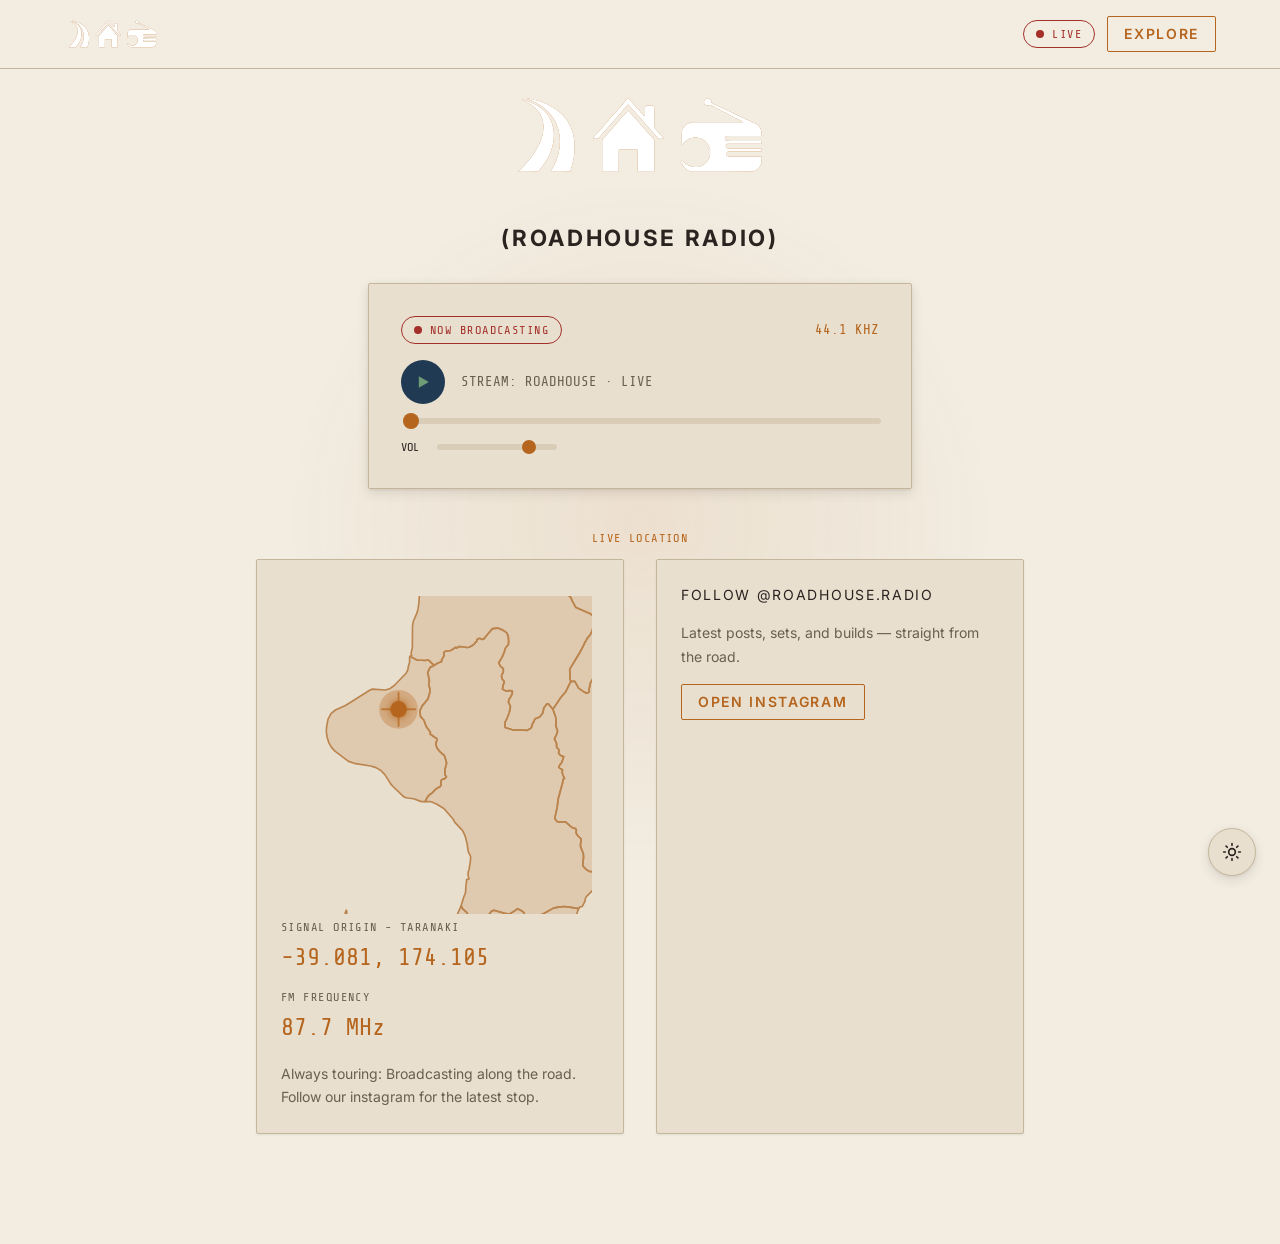
==== commit 616eb570: "text update, icon fix" ====
--- a/index.html
+++ b/index.html
@@ -13,6 +13,23 @@
 <link rel="stylesheet" href="css/tokens.css">
 <link rel="stylesheet" href="css/base.css">
 <link rel="stylesheet" href="css/components.css">
+<style>
+  /* Theme-aware logo: always use CSS for correct light/dark appearance */
+  .logo--theme-aware,
+  .logo--theme-aware[src] {
+    filter: brightness(0) invert(1) drop-shadow(0 0 0 #B5651D) !important;
+  }
+  [data-theme="light"] .logo--theme-aware,
+  [data-theme="light"] .logo--theme-aware[src] {
+    filter: brightness(0) drop-shadow(0 0 0 #B5651D) !important;
+  }
+  .logo--theme-aware.logo--hover {
+    filter: brightness(0) invert(1) drop-shadow(0 0 3px #B5651D) sepia(1) saturate(5) hue-rotate(-5deg) brightness(1.15) !important;
+  }
+  [data-theme="light"] .logo--theme-aware.logo--hover {
+    filter: brightness(0) drop-shadow(0 0 3px #B5651D) sepia(1) saturate(5) hue-rotate(-5deg) brightness(1.15) !important;
+  }
+</style>
 </head>
 <body class="voice-hud">
 
@@ -30,7 +47,7 @@
 </button>
 
 <nav class="nav" aria-label="Primary">
-  <a href="index.html" class="nav__brand"><img src="images/roadhouseradio_logo.svg" alt="Roadhouse Radio" style="height:36px;width:auto;display:block;filter:brightness(0) invert(1) drop-shadow(0 0 0 #B5651D);transition:filter .25s ease;" onmouseover="this.style.filter='brightness(0) invert(1) drop-shadow(0 0 3px #B5651D) sepia(1) saturate(5) hue-rotate(-5deg) brightness(1.15)'" onmouseout="this.style.filter='brightness(0) invert(1) drop-shadow(0 0 0 #B5651D)'"></a>
+  <a href="index.html" class="nav__brand"><img id="nav-logo" src="images/roadhouseradio_logo.svg" alt="Roadhouse Radio" class="logo--theme-aware" style="height:36px;width:auto;display:block;filter:brightness(0) invert(1) drop-shadow(0 0 0 #B5651D);transition:filter .25s ease;" onmouseover="this.classList.add('logo--hover');this.style.filter='brightness(0) invert(1) drop-shadow(0 0 3px #B5651D) sepia(1) saturate(5) hue-rotate(-5deg) brightness(1.15)'" onmouseout="this.classList.remove('logo--hover');this.style.filter=''" onload="this.style.filter=''" onerror="this.style.filter=''"></a>
   <div class="btn-row" style="align-items:center;">
     <span class="status-pill status-pill--live" data-live="true"><span class="status-pill__dot"></span>Live</span>
     <a href="portfolio.html" class="btn btn-outline btn-sm">Explore</a>
@@ -48,7 +65,7 @@
   <!-- RADIO HERO — stream player console                                -->
   <!-- ================================================================ -->
   <section class="radio-hero container">
-    <img src="images/roadhouseradio_logo.svg" alt="Roadhouse Radio" style="height:100px;width:auto;display:block;margin:0 auto 0.5rem;filter:invert(1);"><h1 class="radio-hero__wordmark" style="font-size:1.4rem;letter-spacing:0.12em;">(Roadhouse Radio)</h1>
+    <img src="images/roadhouseradio_logo.svg" alt="Roadhouse Radio" class="logo--theme-aware" style="height:100px;width:auto;display:block;margin:0 auto 0.5rem;" onload="this.style.filter=''" onerror="this.style.filter=''"><h1 class="radio-hero__wordmark" style="font-size:1.4rem;letter-spacing:0.12em;">(Roadhouse Radio)</h1>
 
     <div class="radio-console">
       <div class="radio-console__readout">
--- a/css/components.css
+++ b/css/components.css
@@ -786,6 +786,29 @@
     radial-gradient(50% 50% at 50% 40%, color-mix(in srgb, var(--atmos-contact) 24%, transparent), transparent 74%),
     radial-gradient(32% 32% at 50% 82%, color-mix(in srgb, var(--atmos-contact) 16%, transparent), transparent 72%);
 }
+.scroll-stage__layer--bottom {
+  position: absolute;
+  top: 100vh;
+  left: 0; right: 0;
+  height: 800px;
+  pointer-events: none;
+}
+.scroll-stage__atmo--contact--bottom {
+  position: absolute; inset: 0;
+  opacity: 0;
+  transition: opacity 900ms var(--ease-standard);
+  background:
+    radial-gradient(50% 50% at 50% 30%, color-mix(in srgb, var(--atmos-contact) 24%, transparent), transparent 74%),
+    radial-gradient(32% 32% at 50% 70%, color-mix(in srgb, var(--atmos-contact) 16%, transparent), transparent 72%);
+}
+
+/* Dark-mode colour inversion: icons (logo + socials) should be white on dark,
+   and dark on light — so we only apply the invert when we're in dark mode. */
+@media (prefers-color-scheme: dark) {
+  :root:not([data-theme="light"]) .invert-on-dark { filter: invert(1); }
+}
+[data-theme="dark"] .invert-on-dark { filter: invert(1); }
+[data-theme="light"] .invert-on-dark { filter: none; }
 
 /* The morphing mark itself — centered, large, low-opacity watermark.
    Its color is per-pillar; the JS sets data-atmo on the stage and the
@@ -1279,16 +1302,21 @@
    ===================================================================== */
 .lightbox-overlay {
   position: fixed; inset: 0; z-index: 9999;
-  background: rgba(10,8,9,0.92); display: none; align-items: center;
-  justify-content: center; padding: 2rem; opacity: 0; transition: opacity 0.2s ease;
+  background: rgba(10,8,9,0.95); display: none; align-items: center;
+  justify-content: center; overflow: hidden; overscroll-behavior: contain; touch-action: none;
+  opacity: 0; transition: opacity 0.2s ease;
+  -webkit-user-select: none; user-select: none;
+  padding: max(1rem, env(safe-area-inset-top, 0)) max(1rem, env(safe-area-inset-right, 0)) max(1rem, env(safe-area-inset-bottom, 0)) max(1rem, env(safe-area-inset-left, 0));
 }
 .lightbox-overlay.active { display: flex; opacity: 1; }
-.lightbox-overlay img { max-width: 92vw; max-height: 88vh; border-radius: var(--radius-lg); box-shadow: 0 0 40px rgba(0,0,0,0.5); object-fit: contain; }
+.lightbox-overlay img { max-width: 94vw; max-height: 88dvh; width: auto; border-radius: var(--radius-lg); box-shadow: 0 0 40px rgba(0,0,0,0.5); object-fit: contain; margin: auto; display: block; }
 .lightbox-close {
-  position: absolute; top: 1rem; right: 1rem;
-  background: rgba(255,255,255,0.08); border: 1px solid rgba(255,255,255,0.12);
-  color: #fff; font-family: var(--font-mono); font-size: 1.25rem;
-  padding: 0.35rem 0.7rem; border-radius: 50%; cursor: pointer; line-height: 1;
+  position: fixed; top: max(1rem, env(safe-area-inset-top, 0) + 0.5rem); right: max(1rem, env(safe-area-inset-right, 0) + 0.5rem);
+  background: rgba(20,18,16,0.82); backdrop-filter: blur(4px); -webkit-backdrop-filter: blur(4px);
+  border: 1px solid rgba(255,255,255,0.22); color: #fff; font-family: var(--font-mono);
+  font-size: 1.5rem; font-weight: 700; width: 48px; height: 48px;
+  border-radius: 50%; cursor: pointer; line-height: 1; display: inline-flex; align-items: center; justify-content: center;
+  z-index: 10000; touch-action: manipulation; -webkit-tap-highlight-color: transparent; user-select: none;
 }
 .lightbox-close:hover { background: rgba(255,255,255,0.18); }
 .lightbox-image { cursor: zoom-in; }
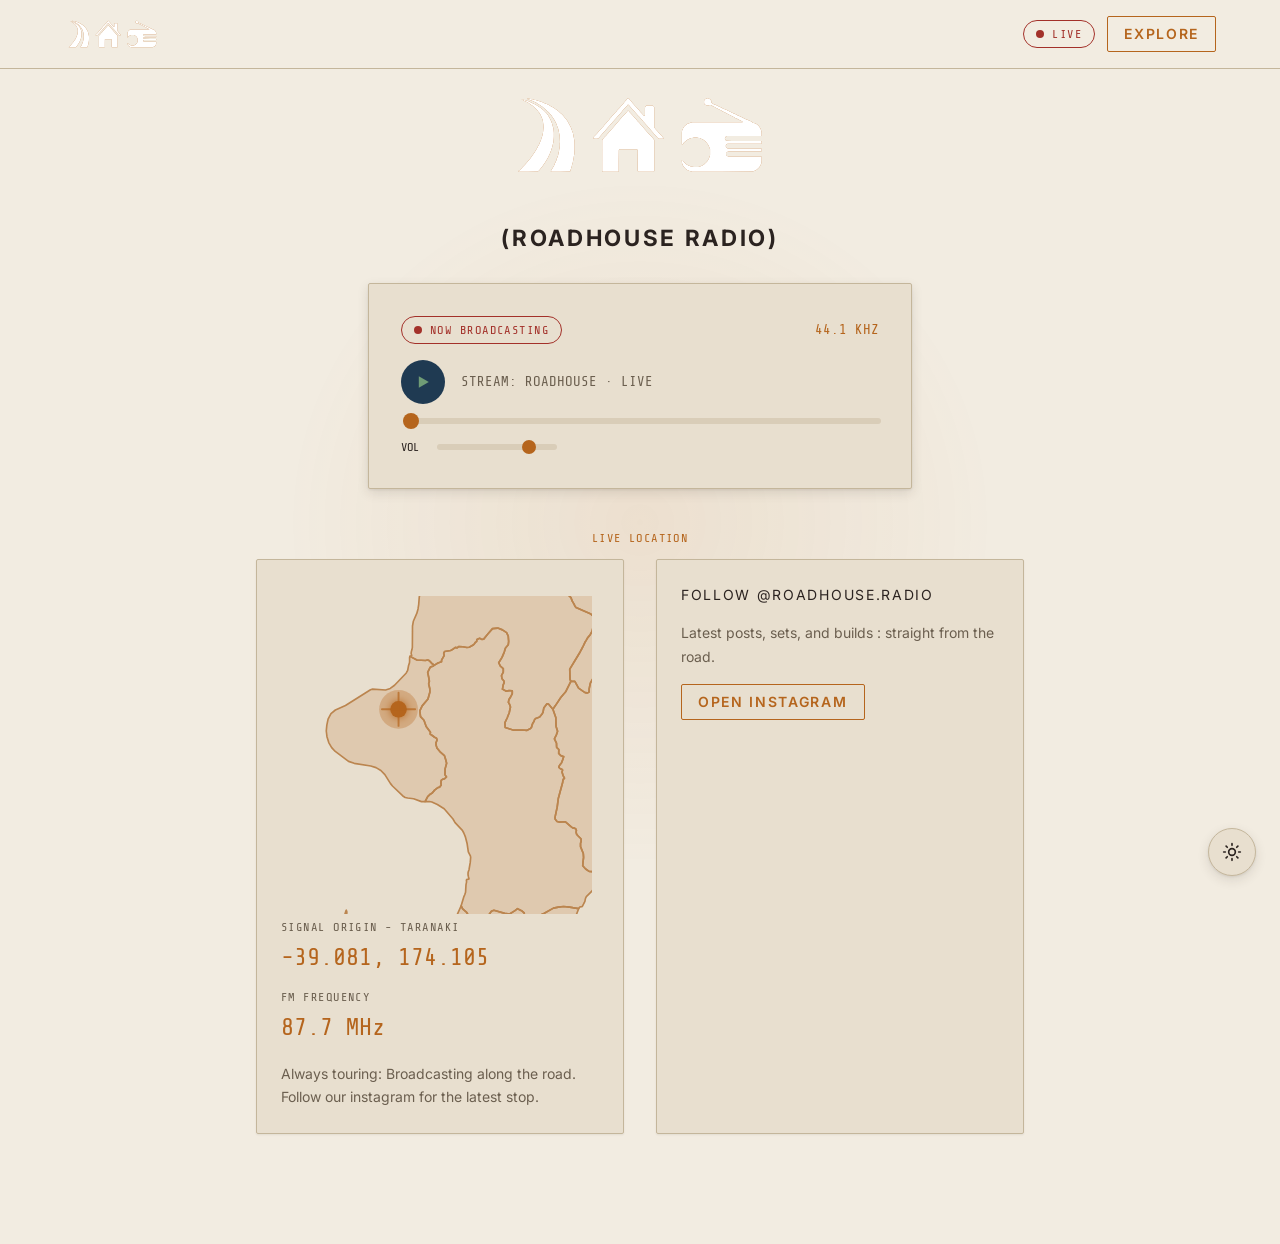
==== commit add2027a: "theme-aware logo + remove em-dash dividers site-wide" ====
--- a/index.html
+++ b/index.html
@@ -3,8 +3,8 @@
 <head>
 <meta charset="UTF-8">
 <meta name="viewport" content="width=device-width, initial-scale=1.0">
-<title>Roadhouse Radio — Live</title>
-<meta name="description" content="Roadhouse Radio — the live stream. Listen now, see where the broadcast is coming from, and follow @Roadhouse.Radio.">
+<title>Roadhouse Radio :  Live</title>
+<meta name="description" content="Roadhouse Radio :  the live stream. Listen now, see where the broadcast is coming from, and follow @Roadhouse.Radio.">
 
 <link rel="preconnect" href="https://fonts.googleapis.com">
 <link rel="preconnect" href="https://fonts.gstatic.com" crossorigin>
@@ -214,7 +214,7 @@
       </div>
       <div class="ig-widget">
         <div class="ig-widget__head">Follow @Roadhouse.Radio</div>
-        <p class="card__body">Latest posts, sets, and builds — straight from the road.</p>
+        <p class="card__body">Latest posts, sets, and builds :  straight from the road.</p>
         <div class="pillar__cta" style="margin-top: var(--space-4);">
           <a href="https://www.instagram.com/Roadhouse.Radio" class="btn btn-outline btn-sm" target="_blank" rel="noopener">Open Instagram</a>
         </div>
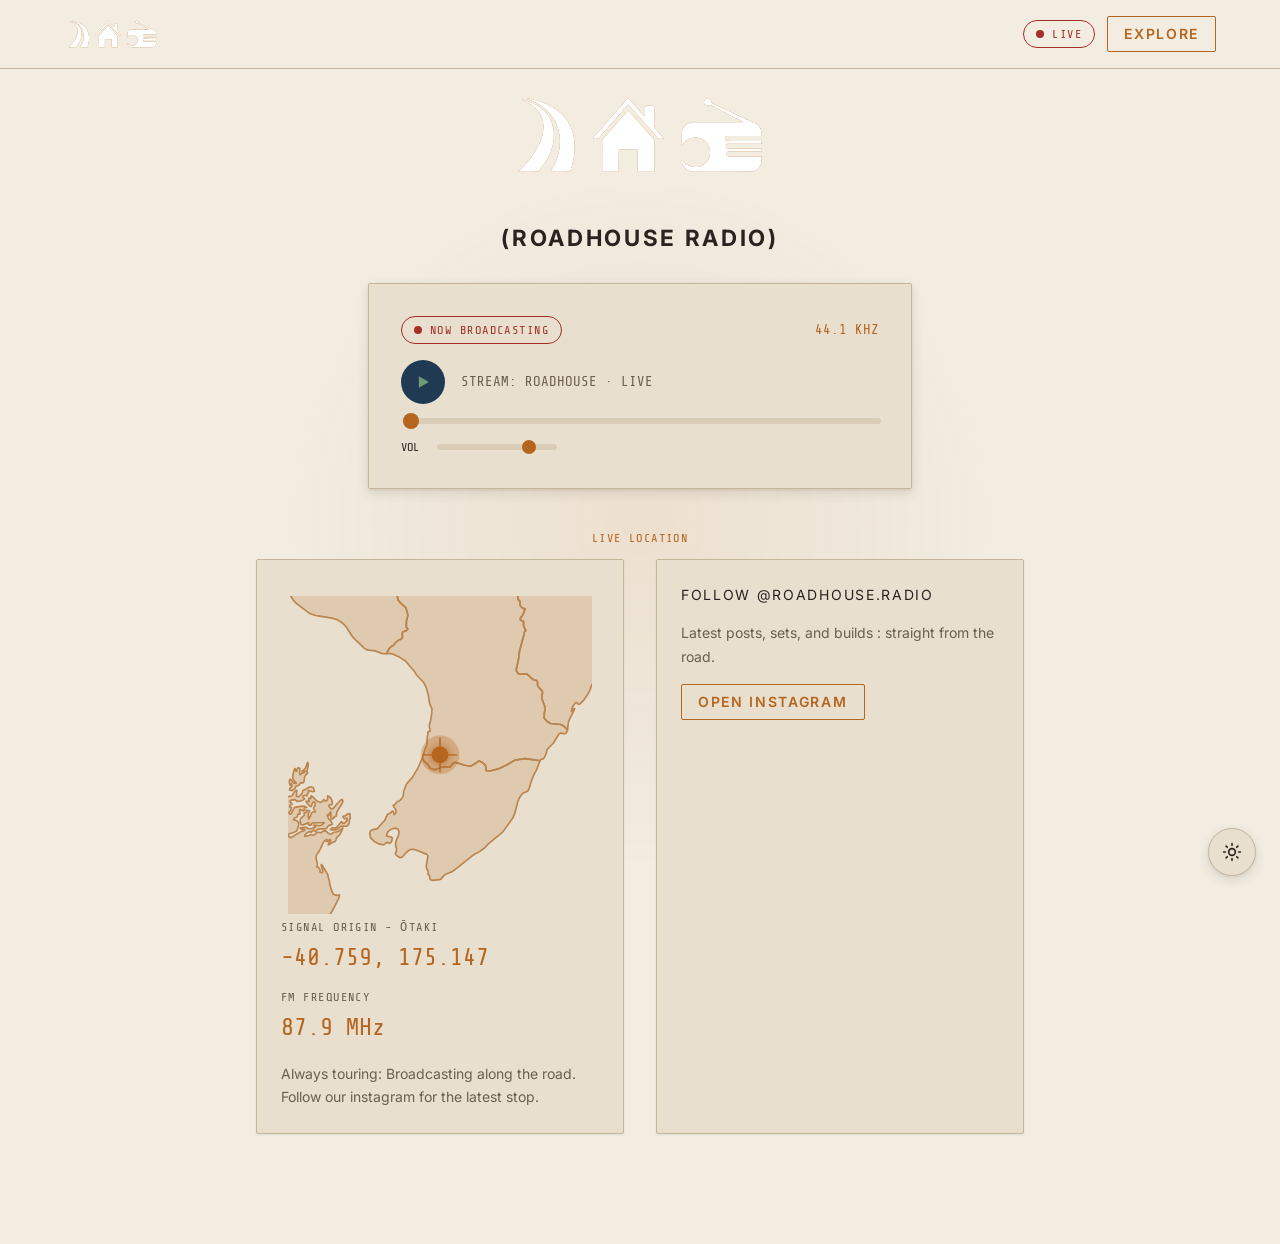
==== commit 5b18701c: "Radio page: move broadcast origin to Ōtaki (marker + view re-center, FM 87.9)" ====
--- a/index.html
+++ b/index.html
@@ -107,13 +107,13 @@
       <div class="ig-widget">
 
               <!-- Accurate NZ outline (images/nz.svg) — inlined so it inherits page
-                   colour tokens; marker placed at Taranaki (39.055°S / 174.075°E) -->
+                   colour tokens; marker placed at Levin (40.622°S / 175.287°E) -->
 
   <!--********* Copyright (c) 2024 Pareto Softare, LLC DBA Simplemaps.com ***************************************
   ************* Free for Commercial Use, full terms at  https://simplemaps.com/resources/svg-license ************
   ************* Attribution is appreciated! https://simplemaps.com *******************************************-->
 
-  <svg class="nz-map" role="img" aria-label="New Zealand — broadcast origin (-39.081, 174.105) — Taranaki" focusable="false" baseprofile="tiny" stroke-linecap="round" stroke-linejoin="round" stroke-width=".5" version="1.2" viewBox="560 390 220 230" xmlns="http://www.w3.org/2000/svg"><style>.nz-map path{fill:color-mix(in srgb,var(--color-accent) 18%,transparent);stroke:color-mix(in srgb,var(--color-accent) 60%,var(--color-border));stroke-width:1.2;stroke-linejoin:round}.nz-map__svg #points,.nz-map__svg #label_points{display:none}</style>
+  <svg class="nz-map" role="img" aria-label="New Zealand — broadcast origin (-40.759, 175.147) — Ōtaki" focusable="false" baseprofile="tiny" stroke-linecap="round" stroke-linejoin="round" stroke-width=".5" version="1.2" viewBox="588 497 220 230" xmlns="http://www.w3.org/2000/svg"><style>.nz-map path{fill:color-mix(in srgb,var(--color-accent) 18%,transparent);stroke:color-mix(in srgb,var(--color-accent) 60%,var(--color-border));stroke-width:1.2;stroke-linejoin:round}.nz-map__svg #points,.nz-map__svg #label_points{display:none}</style>
    <g id="features">
   <path d="M140.2 1258.2l0.8-1.5 1.7-1.1 1.6-0.2 0.7 1.4-0.9 0.8-1.7 1.3-1.6 0.5-0.6-1.2z m20.5-46.4l-0.8 0.7-1.1 0.4-0.9-0.4-0.5-1.3 0.3-1.4 0.9-0.7 1-0.1 0.9 0.2 0.9 0.8-0.7 1.8z m62.2-5.4l1.1 2.3-0.9 2.1-1.5 1.7-0.6 1 0.3-1.1-0.5-0.9-0.7-1-0.6-1.3 1.1-0.1 1-0.4 0.8-0.9 0.5-1.4z m-27.6 32.6l3.2 2.2 0.9 1 0.1 0.6-0.5 0.4-0.7 0.1-0.6-0.1-0.4-0.3-0.5-1.4-0.5-0.4-1.6-0.1-0.4 0.7 0.5 2.6-0.8 0.5-2.4-1.1 0.8 1.6-5.3 0-4.4 0.8-1.7 0.8-4.4 4.2-1.4 1.7-0.9 0.8-1.2-0.1-1.3-0.5-0.9-0.9-1.1-0.6-2.6 0.4-0.8-0.1-0.7-1.3-0.5-1.5-0.6-0.7-1.4 1.4-1.2 0.3-0.6 0.3 0 0.4-0.4 2.5-1.2-0.8-3.6 2.9-2 0.8 1.2 1.3 2.2-0.4 4.3-1.7-0.8 2-0.8 1.4-2.2 2.4 0-2.6-0.9 0.1-1.3 1.3-1 1.5-1.3 0.7-2.3 0.6-2.4 0.2-1.5-0.5-0.4-2 0.5-2.7 0.8-2.5 0.9-1.6 0.7-0.7 1.4-0.2 1.4-1.2 2.4-1.2-1.2-0.8 0-1 0.5-1.1 0.3-1.3-0.1-1.6-0.2-1.2 0-1.1 0.5-1.5 0.8-1 0.7-0.7 1.7-1.1 1.1-0.4 0.9 0.2 0.9 0.5 0.9 0.1 1.2-1.4-0.2-2.5-0.6-2.8 0.4-2.2 0.8-0.5 2.1 0 0.9-0.9 1.2-2 0.4-1.1 0.2-1.5-0.4-2.3-0.9-2.2-2.4-3.6-0.4-1.1 0.3-1 0.5-0.7 0.3-0.8 0-0.6-0.2-0.5-0.2-0.5-0.3-0.5-0.3-0.7 0.1-0.6 0.3-0.5 0.2-0.6 0.4-2.9 0.9-1.5 1.6-0.5 2.1-0.1 1.9 0.7 1.1 0.2 0.9-0.6 1-1 0.8-0.2 3.3 1.8 1.4 1.1 1.2 1.4 6.3 9 1 1 1.2 0.8 1 1 0.4 1.4 0.9 0.3 1.6 0.9 0.8 1.3-1.4 1.4 1.5 0.7 0 0.7-1.8 0.6-6.4-0.6 0.5-1.4-4-0.2-1.3 0.7 0.7 2-0.2 1.1-3.4 4.9 1.8-0.2 2.4-3.2 1.6-0.8 0.7 0.3 1.9 1.5 1.8 0.5 2.8 1.2-0.3 0.7-0.2 0.6-0.4 0.4-0.5 0.4 0 0.7 0.8 0 3.8-1.4 0.9-0.1 0.9-0.5 0.6-0.2 0.2 0.4 0.2 0.8 0.6 0.8 0.6 0.6 0.6 0.3-0.4 1-0.4 2.6-0.2 0.7-0.8 0.5-0.8-0.1-0.8-0.3-1-0.1 0 0.7z m-105-146.3l1.3 1 0.9 1.9 0.6 2.3 0.2 2.2-0.3 2.2-0.8 1.6-1.2 1-1.6 0.2-0.1-0.6-0.5-1-0.6-0.5-0.5 1.8-0.6 0.4-0.6 0.1-0.6-0.2-0.4-1.1-0.3-2-0.2-2 0-1.2-1-1.9-1.2 0.2-4.4 5.2-1.1 0.8-1.5 0.5 0.4-1.3 0.6-1.8 0.9-1.7 0.8-0.7 0.2-0.3 0.8-1.5 0.6-1.5 0.8-0.3 1.8 0.1 5.6-2 1.3-0.1 0.7 0.2z m18.5-45.6l0.6 3.6 1 3.4 2.7 6.8-2.4 0.4-0.9-0.2-1.3-1.3-1.1-0.7-1.6-0.6-1.3-0.7-0.6-1.4-0.8-1.2-0.1-0.8 0.7-0.4-0.2-0.4 0.5-1 4.3-6.8 0 0.4 0.1 0.3 0.2 0.3 0.2 0.3z m156.6 147.6l-0.9-0.3-0.6 0.7 0 2.3-0.8 0.8-0.2 0.5-0.2 0.5-0.4 0.2-2.1 0-1.3-0.4-0.7-1-0.5-1-0.5-0.5-0.9 0.1 0 1 0.2 1.2-0.3 1.3-1.8 1.1-2.4-0.6-2.5-1.2-1.9-0.7-2.3 0.1-1.3-0.2-0.8-1.3-1.8-6.4-0.1-1-0.4-1.2-1 0-2.1 0.8-7.2 1.4-2.4 0 0.6-1.1 0.8-0.3 1-0.2 0.9-0.5-1.4-0.9-1.7-0.4-3.6-0.1 0.6 1.4 0.9 1 0.4 0.7-0.9 1.1 0.3 0.3 0.4 0.8 0.3 0.3-3.8 1.3-12.2-1.3 0.9-1.8 0.4-0.5 0.6-0.4 1-0.4 2.5 0.1 0.9 0.3 0.7 1.1 2.1 0.5 1.2-0.6-1.6-1.8-2-0.8-6.2 0.1-2.8-1.8-1.5-0.3-0.6 1.8 0.5 2.1 2.1 2.7 0.9 1.9-2-0.4-2.5-3.1-1.6-0.8-0.3-0.4-0.1-1-0.4-1-1.9-0.6-0.5-0.6-0.3-0.9-0.2-1.2 2.2-0.6 0.8 0 0.7 0.3 0.1 0.2 0 0.5 0.4 0.7 0.4-0.7 3.7-3.1 0.7-2.7-0.5-3.4-1.3-2.4-1.8 0 0.5 2.6-0.7 2.4-1.3 1.5-1.5-0.2-0.8-1.4-1.4-4.2-3.8-7.1-1.2-1.2-2-0.6-6.9 1.3-1 0.5-0.1 1.2 0.3 1.2-0.2 0.5-1-0.3-1.3-0.6-1.2-0.4-0.9 0.4-2.1-0.4-1.3 0.1-0.6 0.9-0.4 1.1-0.9 0.3-0.8-0.2-0.7-0.2-1-0.6-0.6-0.1-0.5 0.3-1 0.9-0.5 0.2-0.8-0.3-0.6-0.7-0.7-1-0.8-0.4-0.6-0.9-1-1.9-0.7-0.7-1.7-1-0.8-0.7 1-0.6 0.9-0.4 0.9-0.6 0.7-1.2-3.7-4.9-1.7-2.9 0-2-1.1-1-2.9-0.3-1.4-0.4-3.3-2.3-1-0.2-8.1-0.9-0.6 0.2-0.4 0.7-0.1 1.7-0.2 0.8-0.9 1.6-0.2 1.4-0.2 1.3-0.4 1.5-0.9 1.3-1.1 0.3-2.4-0.2-1.1 0.4-2.2 1.4-1 0.4-1.4-0.2-2.9-1.1-1.5-0.1-1.2 0.3-0.6 0.3-0.4 0.4-0.5 0.3-0.4-0.4-0.3-0.6-0.3-0.3-0.8-0.2-4.5-2.2-1.2 0.1-1.2 0.2-1.2-0.1-4.8-1.3-9.7 0.3-4.8-0.9-3.9-2.9-2.1-2.9-0.4-1 0.5-0.6 2-0.9 0.7-0.6 2.7-3.1 2.4-3.5 2-4.7 1.1-2.1 1.5-0.9 2-0.5 3.3-2.7 1.7-1 0-0.7-1.5 0.2-4.3 2.7-3.1 1.1-1.7 1-1 1.3-0.3 1.1 0.2 0.8 0.2 0.6-0.1 1-0.3 0.2-2.2 2.5-0.1 0.4-0.2-0.1-0.6-0.9 0-0.5 0.3-0.8 0-0.8-0.8-0.7-0.9 3.1-2.2 1.3-5.2 1.2 0-1.8 0.3-1.6 0.6-0.8 1.1 0.7 0.3-3.3 0.7-2.2 1.4-1.5 2-1.3 4.2-1.1 1.9-0.9 1.1-2.3-2.4 1.2-2.4 0.9-1-0.1-1.3-0.4-1.1-0.6-0.2-0.6 3.8-4.8 0.6-1 0.2-0.8-0.7-0.8-0.8 0.1-0.8 0.7-0.7 0.7-0.2 0.5-0.4 0.6-0.2 0.8-0.1 0.5-1.3 1-0.4 0.4-1.9 3.2-0.3 1-1 1.1-6.7 2-1 0.6-1.6 1.8-0.6 0.4-0.5-0.5-0.5-1.2-0.4-1.3 0-0.8 0.3-1.2-0.1-1.3-0.4-2.1 0-9.1 0.5-2.3 1.1-1 4.6-0.7 4.9 0-0.6 0.7 0.6 0.7 1.7-1.5 2.1-0.6 4.4 0 1.8-0.3 3.8-1.5 1.9-0.3 2.1 0.4 1-0.1 0.8-0.6 0.6-0.8 0.6-0.7 1.4-1 3.5-1.5 1.4-1.2 0.9-2.1-3 1.2-1.1 0.2-5-0.7-6.6 2-1.7-0.6 1.3-2.9 0.9-1.1 1.2-0.9 3.8-1.1 1.1-1-6.8 1.1-1.2-0.4-0.6-2.4 0.1-2.2 0.8-1.7 1.6-0.6 1.9-0.5 3.5-1.9 2.1-0.3 3.7 1.3 2 0.1 1.5-1.4-2.4 0-1.1-0.4-0.8-1.1 4.6-1.4 2-1.6 0.6-2.5-9.4 5-5.8 1.2-3.9 2.2-0.7 0.1-1.6 0.4-0.8 0.1-1.2-0.1-0.6-0.4-0.9-1.9 0-1.5 2.7-5.7 1.2-6.1 0.7-1.6 3.2-1.6 3.4 1.4 3.4 2.3 3.1 0.7-0.8-2.4-1.1-2.5-1.1-0.9-0.9 2.3-1.3-1-2.7-1.5-1.3-0.9-0.9-1.1-0.2-1.1 0.4-1.3 0.9-1.7 2.4-2.5 1.6-1.2 0.7 0.3 0.5 1.7 1.3 1.3 3 1.4-0.7 0.5-0.5 0.6-0.5 0.8-0.2 1 2.2-0.3 2-1 1.9-0.1 2 2 0.5 1 0.3 0.9-0.1 1-0.7 1.2-1.8 1.5-0.8 0.9 0.7 0.5 2.4-0.2 0.8-0.5 0.9-1.1 0.5-1.3 0.3-1.3 0.5-0.5 1.9 1.7 0.9 0.6 0.7 0.9 0.5 2.3 1.3 3.4 0.3-0.2 0.1-0.4 0.6 0.4 0.9 0.5 0.5 0.5-0.4-3.3-3.7-4.8-7.1-7.2 1-1.4 1.2-0.6 7.2-2.2 1.3 0.1 0.7 0.8 1.2 2.4 1 0.9 1.3 0.5 1.5 0.1 1.3-0.6 0.7-1.3-1.1-0.4-2.5 0.1-1-0.7-0.6-1-0.2-0.5 0.1-1.9 0.4-1.1 0.6-0.5 0-0.1-2.6 0.1-2.7 1.2-1.8 0.5-5.8 0.6-1.2-0.7-0.1-1.3-0.7-2-0.4-2-1.3-1.1-0.3-1.2-0.2-4.4 0.5-1.7 1.6-1.1 2.1 0.1 1.7 1.2 2.7 3.9 0.8 0.6 1.2 0.5 1.1 0 0.5-0.8-0.3-0.6-2.6-2.1-2.6-3.4-1.4-1.3-1.8-0.1 2.8-4.6 1.7-1.7 1.6 0.4 2.6 4.5 0.2 1.5-0.1 1.3 0.1 1.1 0.8 0.9 0.4-1.4-0.2-2 0.3-0.8 1.1-0.5 4.2 0.5-1-1.2-4-1.5-1.5-1-1.2-1.6-0.8-1.7-0.2-1.6 1-1.6 1.7-0.7 1.8 0.6 1.9 0.9 1.9 0.6 1.4 0.7 1.8 1.5 1.5 0.9 1-1.1-1.3-0.4-8.5-4.9-0.8-0.9 0.3-1.4 1.2-1.4 3.5-3 1.2-0.6 1.3-0.3 1.7-0.1-0.4-0.4-0.7-1.2-0.4-0.4 5.5-3.3 2.3-0.2 1 3.1 0.2 0.5 0.5 0.5 0.5 0.8 0.2 0.9-0.2 1-0.7 1.9-0.1 0.9 0.6 1.4 0.9 1 0.5 1.2-0.5 1.9 2.6 0.3 1.2-0.2-0.2-1.1-0.3-0.6-0.2-0.7-0.2-0.8 0-0.7-0.2-0.6-1.5-1.4-0.2-1 0.2-1.5 0-1.6-0.5-1.4-0.5-1-1-3.3-0.2-1.2 0.9-3.4 2-2.2 2.6-0.3 2.2 2.2 0.5 1.3-0.2 0.7-0.5 0.7-0.7 1.4-0.3 1.8 0.2 1.5 0.7 1.2 1.2 0.9 0.2-2.2 0.6-1.5 0.7-1.3 0.6-1.8-0.2-2-1.8-2.1-0.5-1.7-0.8-1.3-0.1-0.7 1.3-0.7 0.8-0.7 0.7-0.5 0.8 0.6 1.3 1.9 1.2 1.2 1.3 0.7 1.8 0.5-1.2-0.6-2.7-3.4-1.8-1.7-0.3-1 0.6-1.4 1.1-0.9 3.8-1.1 0.5-0.6 0.5-1.4 0.4-0.7 0.5-0.3 1.2-0.4 0.5-0.4 2-2.2 2.1-0.8 2.1 0.4 3.1 2.9 2.4 1.4 0.9 1 2.2 4.4 0.5-1.1 0.1-1.5-0.1-1.5-0.5-1.3-0.4-0.4-1.6-0.9-1.9-2.1-0.4-0.3-0.4-0.1-0.3-0.2-0.4-0.7-0.1-0.8 0.1-2.6-0.4-2.9-0.5-1.4-0.5-1.2 1.7-2.4 5.8-6.7 2-1.8 2.6-1.8 1.8-2.3-0.4-3.2 6.4 0 0.6-0.4 0.9-1.7 0-1.5-0.2-0.3 3.8-1.3 3.6-0.2 2.5 1.1 2.4 1.6 1.4 1.7 1.4 2.1 0.7 2 0.9 1.7-0.6 2.3-0.6 1.7-2 7.9-1.5 1.6-2.3 1.7-2.4 3-2.5 4.3-1.4 3.7-1.7 7.4 0.2 3.6-1.2 8-1.5 3.7 0.4 3.8 0.7 3.3 1.4 3.1 2 2.6 1.9 1.9 4 1.8 0.2 1.9-2.6 8.5 0.3 2.9 1.2 3.3 2.3 4.8 0.1 2.8 0.9 3 3.5 1.8 2.8 0.2 4.7-0.4 12.3-5.8 1.7 0.9 2 5.1 4.5 6.4 1.8 3.5 2.4 1 2.7 0.5 3.1-1.5 7.7-11.3 3.2-1.7 2.6 1.5 6.4 7.2 1.3 4.3-3 2.8-4.9 12.9-4.4 9-1.1 4.5-0.4 3.2 0 2.8 0.2 1.8 0.4 2.1 0.3 3.5 1.2 1.4 2.1 1.9 0.9 2.2 0.3 2.6-0.3 2.8 0.1 3 0.6 3.3 1.8 2.6 1.9 3.5 0.8 3.4-0.1 2.6 0.8 2.8 2.3 5.7-0.2 6.6-0.5 2.9-1 2.6-0.5 3.1 0.9 2.6 0.6 2.7-0.1 2.7 0.4 2.2 2.9 4 0.1 2-0.9 2.7-1.2 2.2-0.2 5.5z" id="NZSTL" name="Southland">
   </path>
@@ -191,22 +191,22 @@
   </circle>
  </g>
 
-  <!-- Taranaki broadcast marker (updated to cx=640.0 cy=472.0 for -39.081, 174.105) -->
+  <!-- Otaki broadcast marker (cx=698.0 cy=612.0 for -40.759, 175.147) -->
   <g class="nz-map__marker">
-    <circle class="nz-map__dot-glow" cx="640.0" cy="472.0" r="14"/>
-    <circle class="nz-map__dot-core" cx="640.0" cy="472.0" r="6"/>
-    <line class="nz-map__cross" x1="640.0" y1="460.0" x2="640.0" y2="484.0"/>
-    <line class="nz-map__cross" x1="628.0" y1="472.0" x2="652.0" y2="472.0"/>
+    <circle class="nz-map__dot-glow" cx="698.0" cy="612.0" r="14"/>
+    <circle class="nz-map__dot-core" cx="698.0" cy="612.0" r="6"/>
+    <line class="nz-map__cross" x1="698.0" y1="600.0" x2="698.0" y2="624.0"/>
+    <line class="nz-map__cross" x1="686.0" y1="612.0" x2="710.0" y2="612.0"/>
   </g>
 </svg>
 
         <p class="fm-reading">
-          <span class="fm-label">Signal origin - Taranaki</span>
-          <span class="fm-figure">-39.081, 174.105</span>
+          <span class="fm-label">Signal origin - Ōtaki</span>
+          <span class="fm-figure">-40.759, 175.147</span>
         </p>
         <p class="fm-reading">
           <span class="fm-label">FM frequency</span>
-          <span class="fm-figure">87.7 MHz</span>
+          <span class="fm-figure">87.9 MHz</span>
         </p>
 
         <p class="fm-reading__note">Always touring: Broadcasting along the road. Follow our instagram for the latest stop.</p>
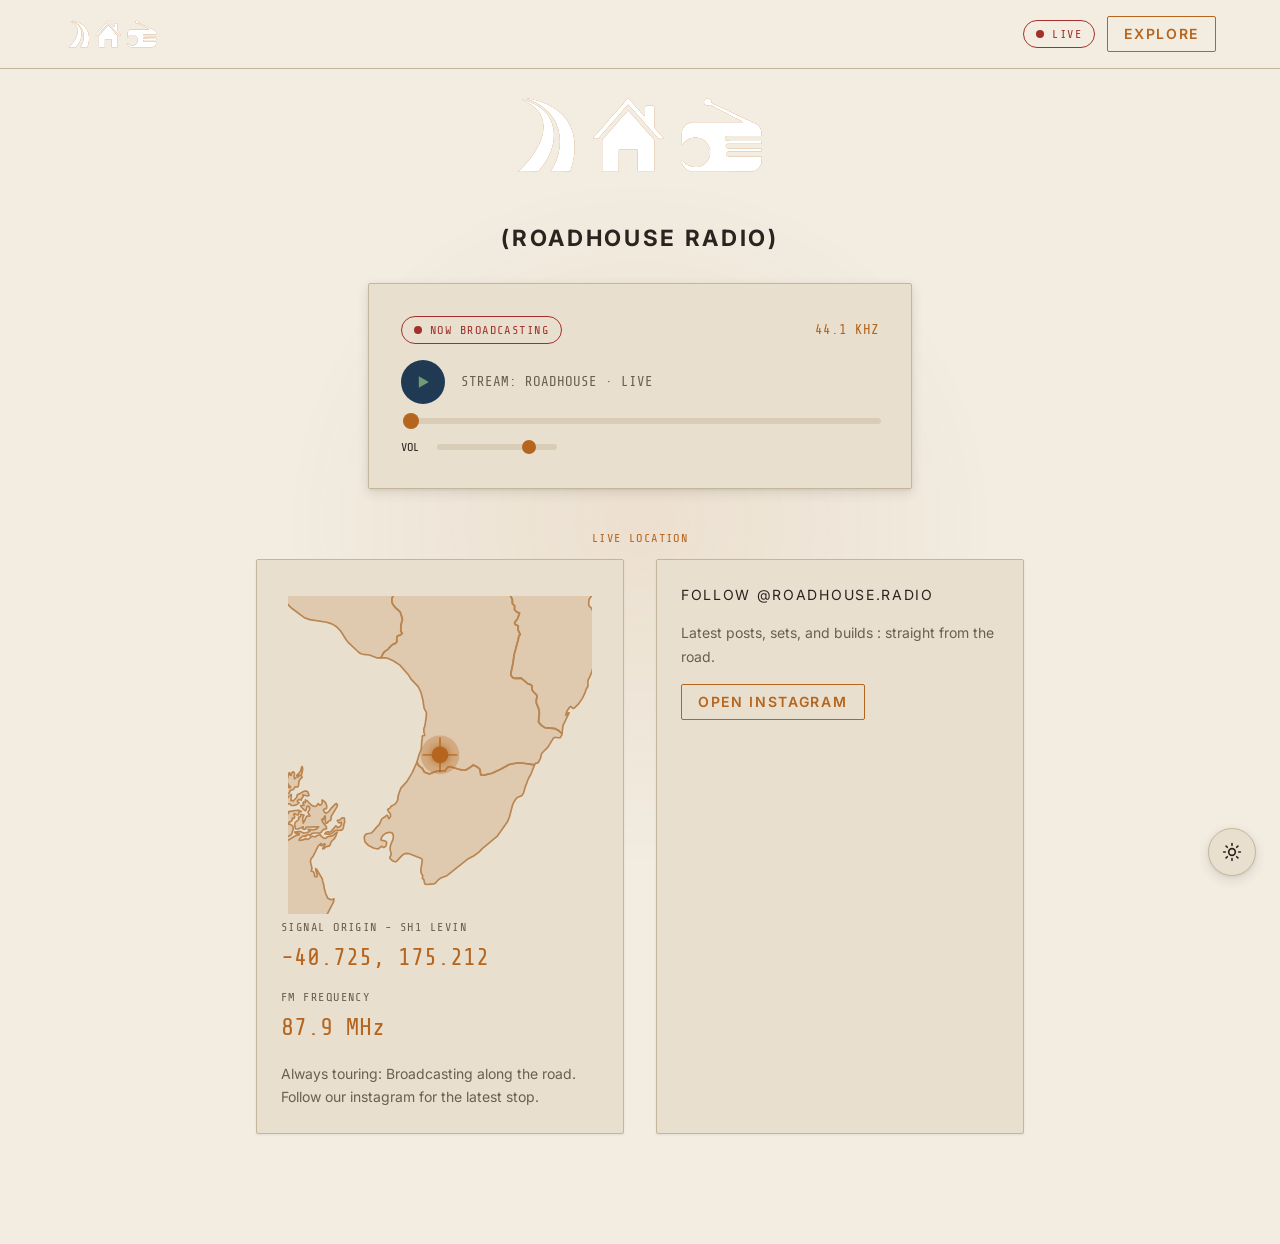
==== commit c3e45319: "Radio page: set broadcast origin to 1196 SH1 (-40.725, 175.212), re-center marker + view" ====
--- a/index.html
+++ b/index.html
@@ -113,7 +113,7 @@
   ************* Free for Commercial Use, full terms at  https://simplemaps.com/resources/svg-license ************
   ************* Attribution is appreciated! https://simplemaps.com *******************************************-->
 
-  <svg class="nz-map" role="img" aria-label="New Zealand — broadcast origin (-40.759, 175.147) — Ōtaki" focusable="false" baseprofile="tiny" stroke-linecap="round" stroke-linejoin="round" stroke-width=".5" version="1.2" viewBox="588 497 220 230" xmlns="http://www.w3.org/2000/svg"><style>.nz-map path{fill:color-mix(in srgb,var(--color-accent) 18%,transparent);stroke:color-mix(in srgb,var(--color-accent) 60%,var(--color-border));stroke-width:1.2;stroke-linejoin:round}.nz-map__svg #points,.nz-map__svg #label_points{display:none}</style>
+  <svg class="nz-map" role="img" aria-label="New Zealand — broadcast origin (-40.725, 175.212) — SH1 Levin" focusable="false" baseprofile="tiny" stroke-linecap="round" stroke-linejoin="round" stroke-width=".5" version="1.2" viewBox="592 494 220 230" xmlns="http://www.w3.org/2000/svg"><style>.nz-map path{fill:color-mix(in srgb,var(--color-accent) 18%,transparent);stroke:color-mix(in srgb,var(--color-accent) 60%,var(--color-border));stroke-width:1.2;stroke-linejoin:round}.nz-map__svg #points,.nz-map__svg #label_points{display:none}</style>
    <g id="features">
   <path d="M140.2 1258.2l0.8-1.5 1.7-1.1 1.6-0.2 0.7 1.4-0.9 0.8-1.7 1.3-1.6 0.5-0.6-1.2z m20.5-46.4l-0.8 0.7-1.1 0.4-0.9-0.4-0.5-1.3 0.3-1.4 0.9-0.7 1-0.1 0.9 0.2 0.9 0.8-0.7 1.8z m62.2-5.4l1.1 2.3-0.9 2.1-1.5 1.7-0.6 1 0.3-1.1-0.5-0.9-0.7-1-0.6-1.3 1.1-0.1 1-0.4 0.8-0.9 0.5-1.4z m-27.6 32.6l3.2 2.2 0.9 1 0.1 0.6-0.5 0.4-0.7 0.1-0.6-0.1-0.4-0.3-0.5-1.4-0.5-0.4-1.6-0.1-0.4 0.7 0.5 2.6-0.8 0.5-2.4-1.1 0.8 1.6-5.3 0-4.4 0.8-1.7 0.8-4.4 4.2-1.4 1.7-0.9 0.8-1.2-0.1-1.3-0.5-0.9-0.9-1.1-0.6-2.6 0.4-0.8-0.1-0.7-1.3-0.5-1.5-0.6-0.7-1.4 1.4-1.2 0.3-0.6 0.3 0 0.4-0.4 2.5-1.2-0.8-3.6 2.9-2 0.8 1.2 1.3 2.2-0.4 4.3-1.7-0.8 2-0.8 1.4-2.2 2.4 0-2.6-0.9 0.1-1.3 1.3-1 1.5-1.3 0.7-2.3 0.6-2.4 0.2-1.5-0.5-0.4-2 0.5-2.7 0.8-2.5 0.9-1.6 0.7-0.7 1.4-0.2 1.4-1.2 2.4-1.2-1.2-0.8 0-1 0.5-1.1 0.3-1.3-0.1-1.6-0.2-1.2 0-1.1 0.5-1.5 0.8-1 0.7-0.7 1.7-1.1 1.1-0.4 0.9 0.2 0.9 0.5 0.9 0.1 1.2-1.4-0.2-2.5-0.6-2.8 0.4-2.2 0.8-0.5 2.1 0 0.9-0.9 1.2-2 0.4-1.1 0.2-1.5-0.4-2.3-0.9-2.2-2.4-3.6-0.4-1.1 0.3-1 0.5-0.7 0.3-0.8 0-0.6-0.2-0.5-0.2-0.5-0.3-0.5-0.3-0.7 0.1-0.6 0.3-0.5 0.2-0.6 0.4-2.9 0.9-1.5 1.6-0.5 2.1-0.1 1.9 0.7 1.1 0.2 0.9-0.6 1-1 0.8-0.2 3.3 1.8 1.4 1.1 1.2 1.4 6.3 9 1 1 1.2 0.8 1 1 0.4 1.4 0.9 0.3 1.6 0.9 0.8 1.3-1.4 1.4 1.5 0.7 0 0.7-1.8 0.6-6.4-0.6 0.5-1.4-4-0.2-1.3 0.7 0.7 2-0.2 1.1-3.4 4.9 1.8-0.2 2.4-3.2 1.6-0.8 0.7 0.3 1.9 1.5 1.8 0.5 2.8 1.2-0.3 0.7-0.2 0.6-0.4 0.4-0.5 0.4 0 0.7 0.8 0 3.8-1.4 0.9-0.1 0.9-0.5 0.6-0.2 0.2 0.4 0.2 0.8 0.6 0.8 0.6 0.6 0.6 0.3-0.4 1-0.4 2.6-0.2 0.7-0.8 0.5-0.8-0.1-0.8-0.3-1-0.1 0 0.7z m-105-146.3l1.3 1 0.9 1.9 0.6 2.3 0.2 2.2-0.3 2.2-0.8 1.6-1.2 1-1.6 0.2-0.1-0.6-0.5-1-0.6-0.5-0.5 1.8-0.6 0.4-0.6 0.1-0.6-0.2-0.4-1.1-0.3-2-0.2-2 0-1.2-1-1.9-1.2 0.2-4.4 5.2-1.1 0.8-1.5 0.5 0.4-1.3 0.6-1.8 0.9-1.7 0.8-0.7 0.2-0.3 0.8-1.5 0.6-1.5 0.8-0.3 1.8 0.1 5.6-2 1.3-0.1 0.7 0.2z m18.5-45.6l0.6 3.6 1 3.4 2.7 6.8-2.4 0.4-0.9-0.2-1.3-1.3-1.1-0.7-1.6-0.6-1.3-0.7-0.6-1.4-0.8-1.2-0.1-0.8 0.7-0.4-0.2-0.4 0.5-1 4.3-6.8 0 0.4 0.1 0.3 0.2 0.3 0.2 0.3z m156.6 147.6l-0.9-0.3-0.6 0.7 0 2.3-0.8 0.8-0.2 0.5-0.2 0.5-0.4 0.2-2.1 0-1.3-0.4-0.7-1-0.5-1-0.5-0.5-0.9 0.1 0 1 0.2 1.2-0.3 1.3-1.8 1.1-2.4-0.6-2.5-1.2-1.9-0.7-2.3 0.1-1.3-0.2-0.8-1.3-1.8-6.4-0.1-1-0.4-1.2-1 0-2.1 0.8-7.2 1.4-2.4 0 0.6-1.1 0.8-0.3 1-0.2 0.9-0.5-1.4-0.9-1.7-0.4-3.6-0.1 0.6 1.4 0.9 1 0.4 0.7-0.9 1.1 0.3 0.3 0.4 0.8 0.3 0.3-3.8 1.3-12.2-1.3 0.9-1.8 0.4-0.5 0.6-0.4 1-0.4 2.5 0.1 0.9 0.3 0.7 1.1 2.1 0.5 1.2-0.6-1.6-1.8-2-0.8-6.2 0.1-2.8-1.8-1.5-0.3-0.6 1.8 0.5 2.1 2.1 2.7 0.9 1.9-2-0.4-2.5-3.1-1.6-0.8-0.3-0.4-0.1-1-0.4-1-1.9-0.6-0.5-0.6-0.3-0.9-0.2-1.2 2.2-0.6 0.8 0 0.7 0.3 0.1 0.2 0 0.5 0.4 0.7 0.4-0.7 3.7-3.1 0.7-2.7-0.5-3.4-1.3-2.4-1.8 0 0.5 2.6-0.7 2.4-1.3 1.5-1.5-0.2-0.8-1.4-1.4-4.2-3.8-7.1-1.2-1.2-2-0.6-6.9 1.3-1 0.5-0.1 1.2 0.3 1.2-0.2 0.5-1-0.3-1.3-0.6-1.2-0.4-0.9 0.4-2.1-0.4-1.3 0.1-0.6 0.9-0.4 1.1-0.9 0.3-0.8-0.2-0.7-0.2-1-0.6-0.6-0.1-0.5 0.3-1 0.9-0.5 0.2-0.8-0.3-0.6-0.7-0.7-1-0.8-0.4-0.6-0.9-1-1.9-0.7-0.7-1.7-1-0.8-0.7 1-0.6 0.9-0.4 0.9-0.6 0.7-1.2-3.7-4.9-1.7-2.9 0-2-1.1-1-2.9-0.3-1.4-0.4-3.3-2.3-1-0.2-8.1-0.9-0.6 0.2-0.4 0.7-0.1 1.7-0.2 0.8-0.9 1.6-0.2 1.4-0.2 1.3-0.4 1.5-0.9 1.3-1.1 0.3-2.4-0.2-1.1 0.4-2.2 1.4-1 0.4-1.4-0.2-2.9-1.1-1.5-0.1-1.2 0.3-0.6 0.3-0.4 0.4-0.5 0.3-0.4-0.4-0.3-0.6-0.3-0.3-0.8-0.2-4.5-2.2-1.2 0.1-1.2 0.2-1.2-0.1-4.8-1.3-9.7 0.3-4.8-0.9-3.9-2.9-2.1-2.9-0.4-1 0.5-0.6 2-0.9 0.7-0.6 2.7-3.1 2.4-3.5 2-4.7 1.1-2.1 1.5-0.9 2-0.5 3.3-2.7 1.7-1 0-0.7-1.5 0.2-4.3 2.7-3.1 1.1-1.7 1-1 1.3-0.3 1.1 0.2 0.8 0.2 0.6-0.1 1-0.3 0.2-2.2 2.5-0.1 0.4-0.2-0.1-0.6-0.9 0-0.5 0.3-0.8 0-0.8-0.8-0.7-0.9 3.1-2.2 1.3-5.2 1.2 0-1.8 0.3-1.6 0.6-0.8 1.1 0.7 0.3-3.3 0.7-2.2 1.4-1.5 2-1.3 4.2-1.1 1.9-0.9 1.1-2.3-2.4 1.2-2.4 0.9-1-0.1-1.3-0.4-1.1-0.6-0.2-0.6 3.8-4.8 0.6-1 0.2-0.8-0.7-0.8-0.8 0.1-0.8 0.7-0.7 0.7-0.2 0.5-0.4 0.6-0.2 0.8-0.1 0.5-1.3 1-0.4 0.4-1.9 3.2-0.3 1-1 1.1-6.7 2-1 0.6-1.6 1.8-0.6 0.4-0.5-0.5-0.5-1.2-0.4-1.3 0-0.8 0.3-1.2-0.1-1.3-0.4-2.1 0-9.1 0.5-2.3 1.1-1 4.6-0.7 4.9 0-0.6 0.7 0.6 0.7 1.7-1.5 2.1-0.6 4.4 0 1.8-0.3 3.8-1.5 1.9-0.3 2.1 0.4 1-0.1 0.8-0.6 0.6-0.8 0.6-0.7 1.4-1 3.5-1.5 1.4-1.2 0.9-2.1-3 1.2-1.1 0.2-5-0.7-6.6 2-1.7-0.6 1.3-2.9 0.9-1.1 1.2-0.9 3.8-1.1 1.1-1-6.8 1.1-1.2-0.4-0.6-2.4 0.1-2.2 0.8-1.7 1.6-0.6 1.9-0.5 3.5-1.9 2.1-0.3 3.7 1.3 2 0.1 1.5-1.4-2.4 0-1.1-0.4-0.8-1.1 4.6-1.4 2-1.6 0.6-2.5-9.4 5-5.8 1.2-3.9 2.2-0.7 0.1-1.6 0.4-0.8 0.1-1.2-0.1-0.6-0.4-0.9-1.9 0-1.5 2.7-5.7 1.2-6.1 0.7-1.6 3.2-1.6 3.4 1.4 3.4 2.3 3.1 0.7-0.8-2.4-1.1-2.5-1.1-0.9-0.9 2.3-1.3-1-2.7-1.5-1.3-0.9-0.9-1.1-0.2-1.1 0.4-1.3 0.9-1.7 2.4-2.5 1.6-1.2 0.7 0.3 0.5 1.7 1.3 1.3 3 1.4-0.7 0.5-0.5 0.6-0.5 0.8-0.2 1 2.2-0.3 2-1 1.9-0.1 2 2 0.5 1 0.3 0.9-0.1 1-0.7 1.2-1.8 1.5-0.8 0.9 0.7 0.5 2.4-0.2 0.8-0.5 0.9-1.1 0.5-1.3 0.3-1.3 0.5-0.5 1.9 1.7 0.9 0.6 0.7 0.9 0.5 2.3 1.3 3.4 0.3-0.2 0.1-0.4 0.6 0.4 0.9 0.5 0.5 0.5-0.4-3.3-3.7-4.8-7.1-7.2 1-1.4 1.2-0.6 7.2-2.2 1.3 0.1 0.7 0.8 1.2 2.4 1 0.9 1.3 0.5 1.5 0.1 1.3-0.6 0.7-1.3-1.1-0.4-2.5 0.1-1-0.7-0.6-1-0.2-0.5 0.1-1.9 0.4-1.1 0.6-0.5 0-0.1-2.6 0.1-2.7 1.2-1.8 0.5-5.8 0.6-1.2-0.7-0.1-1.3-0.7-2-0.4-2-1.3-1.1-0.3-1.2-0.2-4.4 0.5-1.7 1.6-1.1 2.1 0.1 1.7 1.2 2.7 3.9 0.8 0.6 1.2 0.5 1.1 0 0.5-0.8-0.3-0.6-2.6-2.1-2.6-3.4-1.4-1.3-1.8-0.1 2.8-4.6 1.7-1.7 1.6 0.4 2.6 4.5 0.2 1.5-0.1 1.3 0.1 1.1 0.8 0.9 0.4-1.4-0.2-2 0.3-0.8 1.1-0.5 4.2 0.5-1-1.2-4-1.5-1.5-1-1.2-1.6-0.8-1.7-0.2-1.6 1-1.6 1.7-0.7 1.8 0.6 1.9 0.9 1.9 0.6 1.4 0.7 1.8 1.5 1.5 0.9 1-1.1-1.3-0.4-8.5-4.9-0.8-0.9 0.3-1.4 1.2-1.4 3.5-3 1.2-0.6 1.3-0.3 1.7-0.1-0.4-0.4-0.7-1.2-0.4-0.4 5.5-3.3 2.3-0.2 1 3.1 0.2 0.5 0.5 0.5 0.5 0.8 0.2 0.9-0.2 1-0.7 1.9-0.1 0.9 0.6 1.4 0.9 1 0.5 1.2-0.5 1.9 2.6 0.3 1.2-0.2-0.2-1.1-0.3-0.6-0.2-0.7-0.2-0.8 0-0.7-0.2-0.6-1.5-1.4-0.2-1 0.2-1.5 0-1.6-0.5-1.4-0.5-1-1-3.3-0.2-1.2 0.9-3.4 2-2.2 2.6-0.3 2.2 2.2 0.5 1.3-0.2 0.7-0.5 0.7-0.7 1.4-0.3 1.8 0.2 1.5 0.7 1.2 1.2 0.9 0.2-2.2 0.6-1.5 0.7-1.3 0.6-1.8-0.2-2-1.8-2.1-0.5-1.7-0.8-1.3-0.1-0.7 1.3-0.7 0.8-0.7 0.7-0.5 0.8 0.6 1.3 1.9 1.2 1.2 1.3 0.7 1.8 0.5-1.2-0.6-2.7-3.4-1.8-1.7-0.3-1 0.6-1.4 1.1-0.9 3.8-1.1 0.5-0.6 0.5-1.4 0.4-0.7 0.5-0.3 1.2-0.4 0.5-0.4 2-2.2 2.1-0.8 2.1 0.4 3.1 2.9 2.4 1.4 0.9 1 2.2 4.4 0.5-1.1 0.1-1.5-0.1-1.5-0.5-1.3-0.4-0.4-1.6-0.9-1.9-2.1-0.4-0.3-0.4-0.1-0.3-0.2-0.4-0.7-0.1-0.8 0.1-2.6-0.4-2.9-0.5-1.4-0.5-1.2 1.7-2.4 5.8-6.7 2-1.8 2.6-1.8 1.8-2.3-0.4-3.2 6.4 0 0.6-0.4 0.9-1.7 0-1.5-0.2-0.3 3.8-1.3 3.6-0.2 2.5 1.1 2.4 1.6 1.4 1.7 1.4 2.1 0.7 2 0.9 1.7-0.6 2.3-0.6 1.7-2 7.9-1.5 1.6-2.3 1.7-2.4 3-2.5 4.3-1.4 3.7-1.7 7.4 0.2 3.6-1.2 8-1.5 3.7 0.4 3.8 0.7 3.3 1.4 3.1 2 2.6 1.9 1.9 4 1.8 0.2 1.9-2.6 8.5 0.3 2.9 1.2 3.3 2.3 4.8 0.1 2.8 0.9 3 3.5 1.8 2.8 0.2 4.7-0.4 12.3-5.8 1.7 0.9 2 5.1 4.5 6.4 1.8 3.5 2.4 1 2.7 0.5 3.1-1.5 7.7-11.3 3.2-1.7 2.6 1.5 6.4 7.2 1.3 4.3-3 2.8-4.9 12.9-4.4 9-1.1 4.5-0.4 3.2 0 2.8 0.2 1.8 0.4 2.1 0.3 3.5 1.2 1.4 2.1 1.9 0.9 2.2 0.3 2.6-0.3 2.8 0.1 3 0.6 3.3 1.8 2.6 1.9 3.5 0.8 3.4-0.1 2.6 0.8 2.8 2.3 5.7-0.2 6.6-0.5 2.9-1 2.6-0.5 3.1 0.9 2.6 0.6 2.7-0.1 2.7 0.4 2.2 2.9 4 0.1 2-0.9 2.7-1.2 2.2-0.2 5.5z" id="NZSTL" name="Southland">
   </path>
@@ -191,18 +191,18 @@
   </circle>
  </g>
 
-  <!-- Otaki broadcast marker (cx=698.0 cy=612.0 for -40.759, 175.147) -->
+  <!-- 1196 SH1 broadcast marker (cx=702.0 cy=609.0 for -40.725, 175.212) -->
   <g class="nz-map__marker">
-    <circle class="nz-map__dot-glow" cx="698.0" cy="612.0" r="14"/>
-    <circle class="nz-map__dot-core" cx="698.0" cy="612.0" r="6"/>
-    <line class="nz-map__cross" x1="698.0" y1="600.0" x2="698.0" y2="624.0"/>
-    <line class="nz-map__cross" x1="686.0" y1="612.0" x2="710.0" y2="612.0"/>
+    <circle class="nz-map__dot-glow" cx="702.0" cy="609.0" r="14"/>
+    <circle class="nz-map__dot-core" cx="702.0" cy="609.0" r="6"/>
+    <line class="nz-map__cross" x1="702.0" y1="597.0" x2="702.0" y2="621.0"/>
+    <line class="nz-map__cross" x1="690.0" y1="609.0" x2="714.0" y2="609.0"/>
   </g>
 </svg>
 
         <p class="fm-reading">
-          <span class="fm-label">Signal origin - Ōtaki</span>
-          <span class="fm-figure">-40.759, 175.147</span>
+          <span class="fm-label">Signal origin - SH1 Levin</span>
+          <span class="fm-figure">-40.725, 175.212</span>
         </p>
         <p class="fm-reading">
           <span class="fm-label">FM frequency</span>
